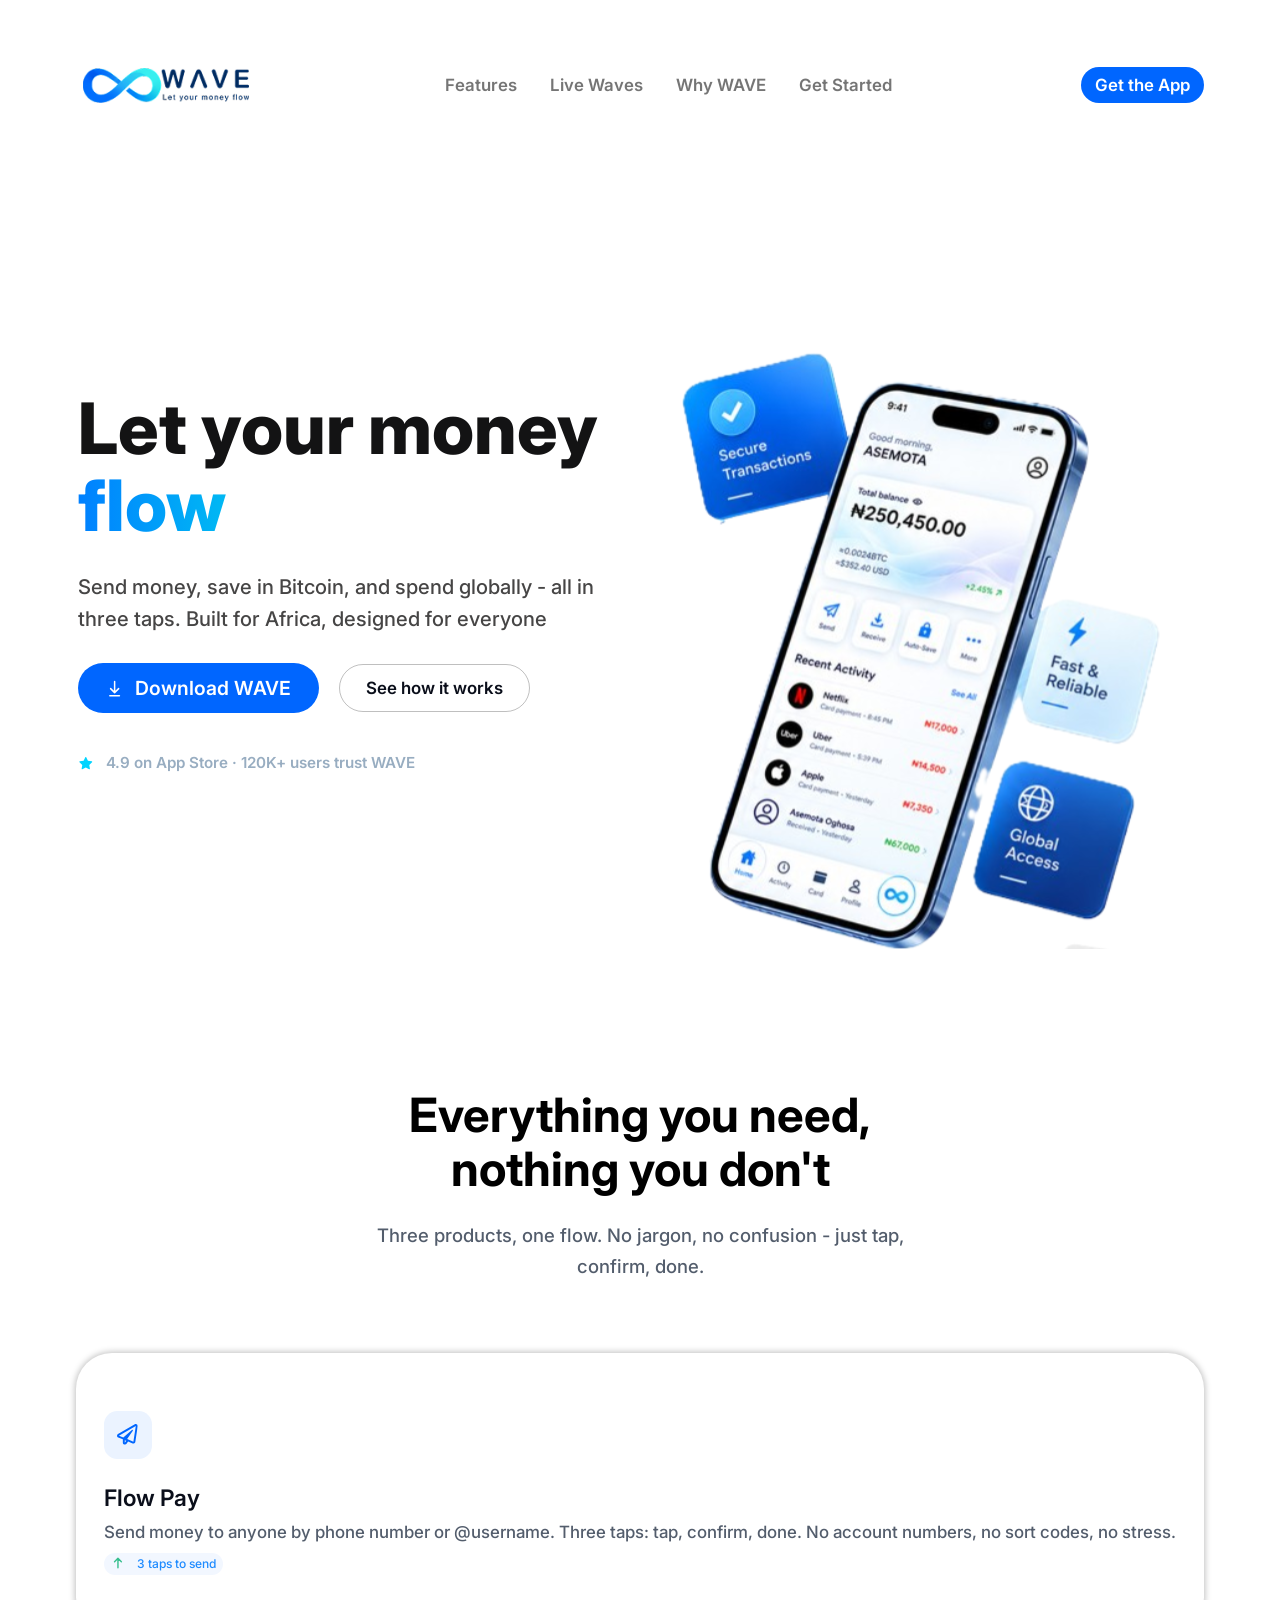
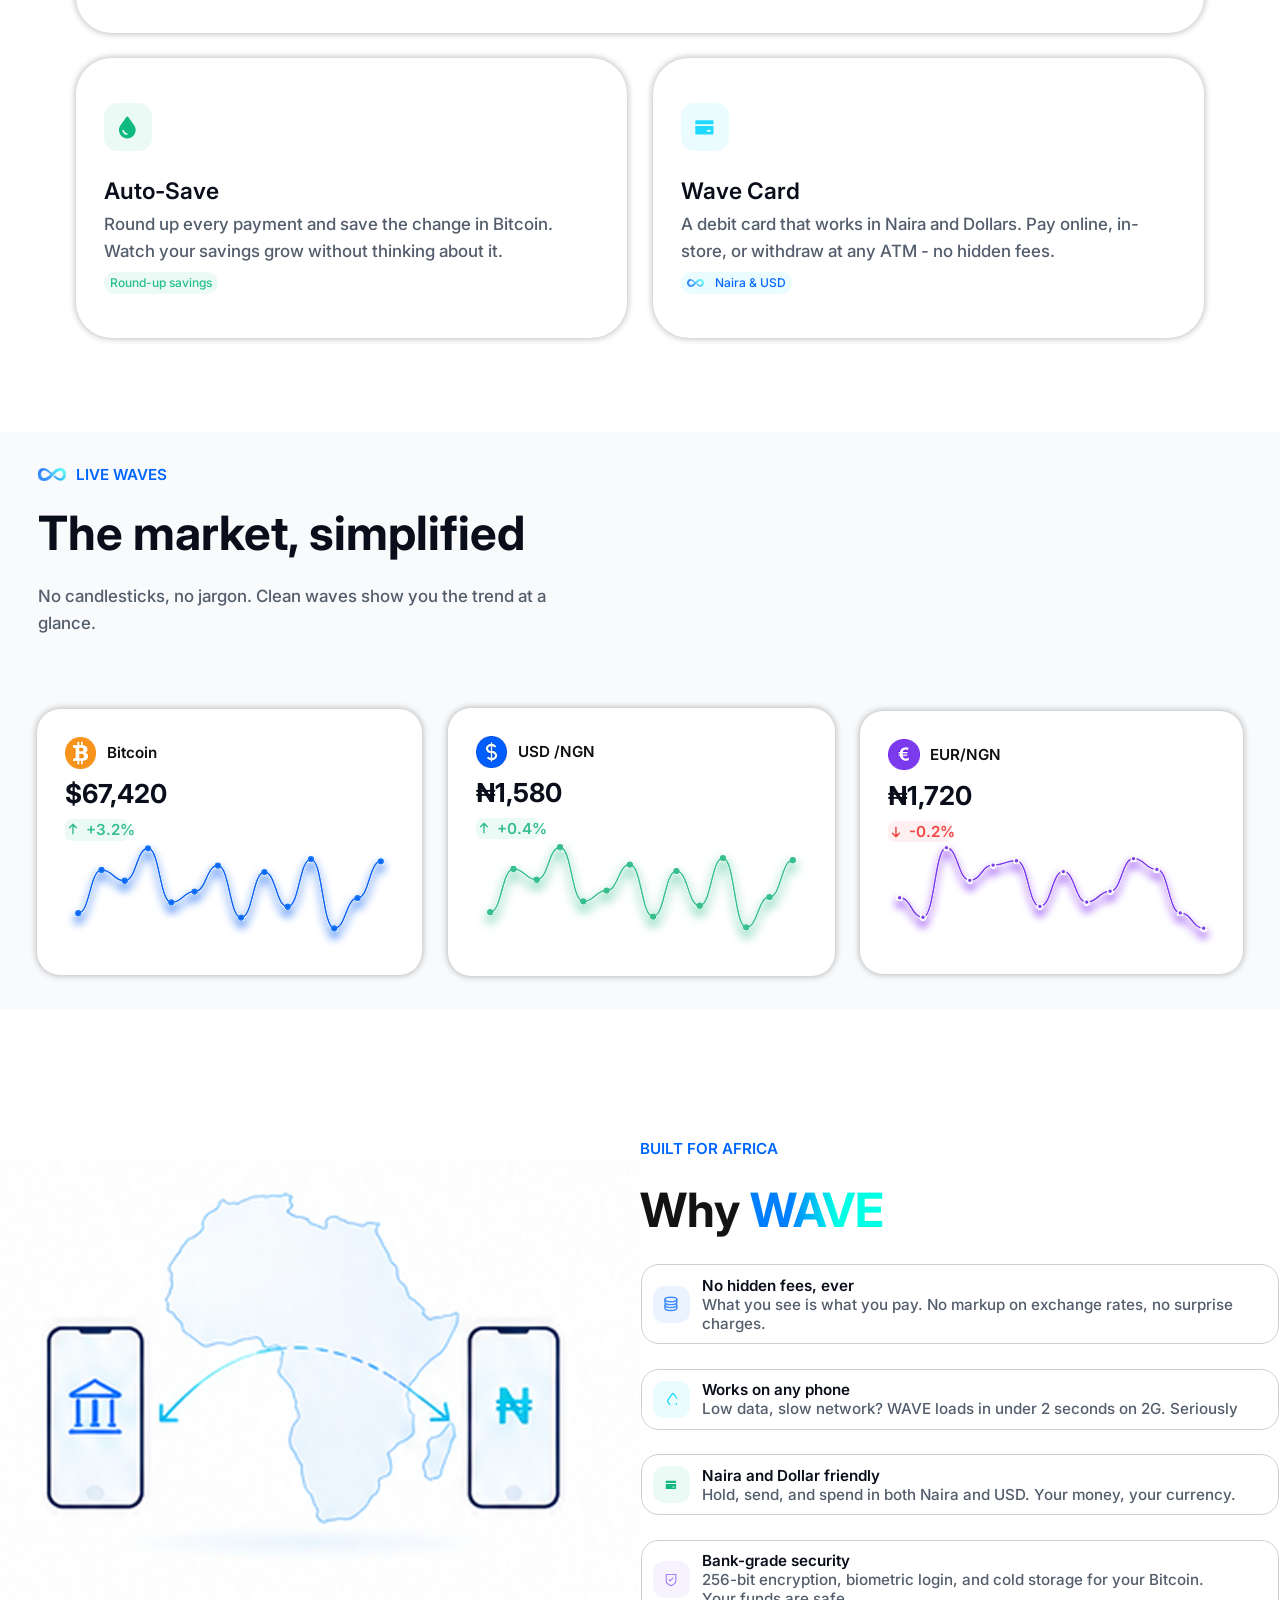
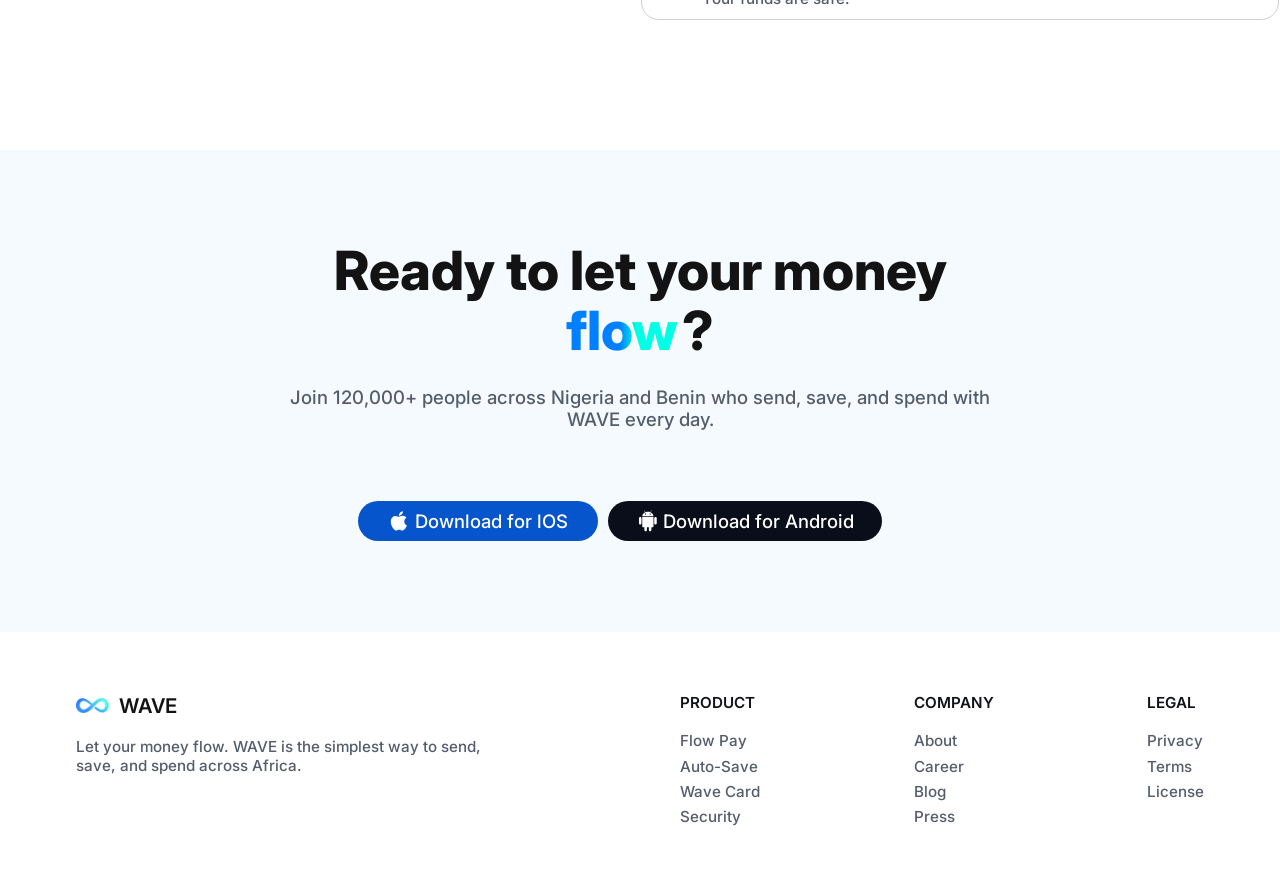
==== index.html @ 25938897 "major changes" ====
<!DOCTYPE html>
<html lang="en">
<head>
    <meta charset="UTF-8">
    <meta name="viewport" content="width=device-width, initial-scale=1.0">
    <link rel="stylesheet" href="/styles/global.css">
    <link rel="stylesheet" href="/styles/layout.css">
    <title>Wave</title>
</head>
<body>
    <div class="wave-animation" style="display: none;">
        
        <div id="sm-circle" class="circle-bg"></div>
        <div id="mid-circle" class="circle-bg"></div>
        <div id="big-circle" class="circle-bg"></div>
    </div>
    <div class="body_content">
        <header class="main-pd-all">
            <nav>
                <div class="logo_box">
                    <div class="logo"></div>
                </div>
                <div class="nav">
                    <ul>
                        <li class="nav-content"><a class="a-text semi-bold" href="#section-2">Features</a></li>
                        <li class="nav-content"><a class="a-text semi-bold" href="#section-3">Live Waves</a></li>
                        <li class="nav-content"><a class="a-text semi-bold" href="#section-4">Why WAVE</a></li>
                        <li class="nav-content"><a class="a-text semi-bold" href="#section-5">Get Started</a></li>
                    </ul>
                </div>
                <div class="nav_download_btn_box">
                    <a class="get-the-app single-item-centering-text-alignment blue-bg white-text get-the-app-btn-pd get-the-app-btn-bdr-r semi-bold">Get the App</a>
                </div>
                <!--<div class="hamburger hb-active">
                    <a href="#">
                        <span class="line black-text"></span>
                        <span class="line black-text"></span>
                        <span class="line black-text"></span>
                    </a>
                </div>-->
            </nav>
        </header>
        <main>
            <section id="section-1" class="main-pd">
                <div class="hero">
                    <h1 class="heading-1 black-with-wave extra-bold">Let your money <br><span><div class="wave_design_1">flow</div></span></h1>
                    <p class="hero-gray-text hero-pg-1 medium">Send money, save in Bitcoin, and spend globally - all in three taps. Built for Africa, designed for everyone </p>
                    <div class="hero-application-info">
                        <div class="hero-btn-box">
                        <a class=" hero-download-btn blue-bg hero-btn-size hero-btn-bdr-r double-item-centering box-pd-side" href="#">
                            <span class="vertical-alignment">
                                <svg class="download-btn-arrow-box" viewBox="0 0 26 26" fill="none" xmlns="http://www.w3.org/2000/svg">
                                <path class="download-btn-arrow-color" d="M6.5 22.75H19.5M13 3.25V18.4167M7.58333 13L13 18.4167L18.4167 13" stroke-width="2" stroke-linecap="round" stroke-linejoin="round"/>
                                </svg>  
                            </span>
                            <p class="hero-download-btn-font white-text semi-bold">Download WAVE</p>
                        </a>
                        <a class="hero-working-btn white-bg hero-btn-size hero-btn-bdr-r single-item-centering-text-alignment box-pd-side how_it_works_btn_outline" href="#">
                            <p class="hero-working-btn-font black-text semi-bold">See how it works</p>
                        </a>
                        </div>
                        <div class="hero-bottom-text">
                            <span class="vertical-alignment">
                                <svg class="blue-star-box-size" viewBox="0 0 21 21" fill="none" xmlns="http://www.w3.org/2000/svg">
                                    <path class="blue-star-color" d="M18.6232 7.24133L13.4163 6.48459L11.0886 1.76574C11.025 1.63654 10.9205 1.53195 10.7913 1.46838C10.4672 1.30842 10.0735 1.44172 9.91147 1.76574L7.58383 6.48459L2.3769 7.24133C2.23335 7.26184 2.1021 7.32951 2.00161 7.43205C1.88012 7.55692 1.81318 7.7249 1.81549 7.8991C1.81779 8.0733 1.88916 8.23945 2.01391 8.36106L5.7812 12.034L4.89116 17.2204C4.87029 17.3411 4.88364 17.4652 4.9297 17.5786C4.97576 17.6921 5.05268 17.7903 5.15175 17.8623C5.25082 17.9342 5.36806 17.977 5.49019 17.9857C5.61232 17.9944 5.73445 17.9687 5.84272 17.9115L10.5 15.4629L15.1574 17.9115C15.2845 17.9792 15.4322 18.0018 15.5737 17.9772C15.9305 17.9156 16.1705 17.5773 16.1089 17.2204L15.2189 12.034L18.9862 8.36106C19.0887 8.26057 19.1564 8.12932 19.1769 7.98576C19.2323 7.62688 18.9821 7.29465 18.6232 7.24133Z"/>
                                </svg>
                            </span>
                            <p class=" hero-pg-2 lighter-hero-gray-text semi-bold">4.9 on App Store · 120K+ users trust WAVE</p>
                        </div>
                    </div>
                </div>
                <div class="phone-illustration">
                    <span class="vertical-alignment">
                        <div id="imported-phone-illustration"></div>
                    </span>
                </div>
            </section>
            <section id="section-2" class="main-pd">
                    <div class="section-2-title">
                        <h2 class="heading-3 bold">Everything you need,<br> nothing you don't</h2>
                        <p class="section-2-intro-pg gray medium">Three products, one flow. No jargon, no confusion - just tap,<br> confirm, done.</p>
                    </div>
                    <div class="section-2-content ">
                        <div class=" section-2-box-contr section-2-content-box-type-1 section-2-main-content-box-size section-2-main-content-box-bdr-r box-pd vertical-alignment section-2-gap box-shadow">
                            <div class="paper-plane-box-bg section-2-iconbox single-item-centering">
                                <span class="vertical-alignment">
                                    <svg class="paper-plane-box-size" viewBox="0 0 28 28" fill="none" xmlns="http://www.w3.org/2000/svg">
                                    <g clip-path="url(#clip0_2177_845)">
                                    <path class="paper-plane-color" d="M24.0626 0.355458L1.31256 13.475C-0.568686 14.5633 -0.388217 17.3469 1.62428 18.1726L7.87506 20.7594V25.375C7.87506 27.9125 11.1126 28.957 12.611 26.9391L15.0063 23.707L21.1258 26.2336C21.4485 26.3648 21.7876 26.4305 22.1266 26.4305C22.5751 26.4305 23.018 26.3156 23.4173 26.0914C24.1173 25.6976 24.5985 24.9976 24.7243 24.2047L27.9727 3.02968C28.3063 0.836708 25.9548 -0.732823 24.0626 0.355458ZM10.5001 25.375V21.8422L12.5016 22.668L10.5001 25.375ZM22.1266 23.8055L13.7157 20.3328L21.3829 9.26952C21.968 8.42186 20.8633 7.43749 20.0868 8.11015L8.52038 18.1891L2.62506 15.75L25.3751 2.62499L22.1266 23.8055Z"/>
                                    </g>
                                    <defs>
                                    <clipPath id="clip0_2177_845">
                                    <rect width="28" height="28" fill="white"/>
                                    </clipPath>
                                    </defs>
                                    </svg>
                                </span>
                            </div>
                            <div class="vertical-alignment section-2-sub-gap">
                                <p class="products-headings black-text semi-bold">Flow Pay</p>
                                <p class="products-pg gray medium">Send money to anyone by phone number or @username. Three taps: tap, confirm, done. No account numbers, no sort codes, no stress.</p>
                                <div class="section-2-text-contr-size section-2-text-contr-bdr-r light-blue-text-contr sm-text-contr double-item-centering">
                                    <span class="vertical-alignment">
                                        <svg class="arrow-size" viewBox="0 0 24 24" fill="none" xmlns="http://www.w3.org/2000/svg">
                                        <path class="green-arrow-color" d="M11.2169 18.0057L11.2105 4.58905M16.0045 9.37842L11.2105 4.58905L6.42113 9.38302" stroke-width="2" stroke-linecap="round" stroke-linejoin="round"/>
                                        </svg>
                                    </span>
                                    <p class="products-icon-font light-blue-text-contr-text medium">3 taps to send</p>
                                </div>
                            </div>
                        </div>
                        <div class=" section-2-box-contr section-2-content-box-type-2 section-2-main-content-box-size section-2-main-content-box-bdr-r box-pd vertical-alignment section-2-gap box-shadow">
                            <div class="green-drop-box-bg section-2-iconbox single-item-centering">
                                <span class="vertical-alignment">
                                    <svg class="green-drop-size" viewBox="0 0 36 36" fill="none" xmlns="http://www.w3.org/2000/svg">
                                    <path class="green-drop-color" fill-rule="evenodd" clip-rule="evenodd" d="M19.5301 4.35001L27.2026 15.2925L27.1876 15.285C28.5227 17.1734 29.2382 19.4299 29.2351 21.7425C29.2351 27.945 24.1876 32.9925 17.9851 32.9925C11.7826 32.9925 6.73511 27.945 6.73511 21.7425C6.73511 19.425 7.44761 17.19 8.78261 15.285L16.4551 4.34251C16.6285 4.09538 16.859 3.89377 17.127 3.75482C17.3951 3.61588 17.6927 3.5437 17.9946 3.54444C18.2965 3.54518 18.5937 3.6188 18.8611 3.75905C19.1284 3.8993 19.3579 4.10203 19.5301 4.35001ZM11.2501 21.75H13.5001C13.5001 24.2325 15.5176 26.25 18.0001 26.25V28.5C14.2801 28.5 11.2501 25.47 11.2501 21.75Z" />
                                    </svg>
                                </span>
                            </div>
                            <div class="vertical-alignment section-2-sub-gap">
                                <p class="products-headings black-text semi-bold">Auto-Save</p>
                                <p class="products-pg gray medium">Round up every payment and save the change in Bitcoin. Watch your savings grow without thinking about it.</p>
                                <div class="section-2-text-contr-size section-2-text-contr-bdr-r light-green-text-contr sm-text-contr single-item-centering-text-alignment-sec-2">
                                    <span class="vertical-alignment"><!--padlock--></span>
                                    <p class="products-icon-font light-green-text-contr-text medium">Round-up savings</p>
                                </div>
                            </div>
                        </div>
                        <div class=" section-2-box-contr section-2-content-box-type-2 section-2-main-content-box-size section-2-main-content-box-bdr-r box-pd vertical-alignment section-2-gap box-shadow">
                            <div class="light-blue-card-box-bg section-2-iconbox single-item-centering">
                                <span class="vertical-alignment">
                                    <svg class="light-blue-credit-card-size" viewBox="0 0 23 23" fill="none" xmlns="http://www.w3.org/2000/svg">
                                    <path class="light-blue-credit-card-color" d="M20.8438 3.59375H2.15625C1.75869 3.59375 1.4375 3.91494 1.4375 4.3125V7.90625H21.5625V4.3125C21.5625 3.91494 21.2413 3.59375 20.8438 3.59375ZM1.4375 18.6875C1.4375 19.0851 1.75869 19.4062 2.15625 19.4062H20.8438C21.2413 19.4062 21.5625 19.0851 21.5625 18.6875V9.88281H1.4375V18.6875ZM14.4424 14.5547C14.4424 14.4559 14.5232 14.375 14.6221 14.375H18.3281C18.427 14.375 18.5078 14.4559 18.5078 14.5547V16.1719C18.5078 16.2707 18.427 16.3516 18.3281 16.3516H14.6221C14.5232 16.3516 14.4424 16.2707 14.4424 16.1719V14.5547Z"/>
                                    </svg>
                                </span>
                            </div>
                            <div class="vertical-alignment section-2-sub-gap">
                                <p class=" products-headings black-text semi-bold">Wave Card</p>
                                <p class="products-pg gray medium">A debit card that works in Naira and Dollars. Pay online, in-store, or withdraw at any ATM - no hidden fees.</p>
                                <div class="section-2-text-contr-size section-2-text-contr-bdr-r light-sky-blue-text-contr sm-text-contr double-item-centering">
                                    <span class="vertical-alignment">
                                        <div class="logo-tiny"></div>
                                    </span>
                                    <p class="products-icon-font light-sky-blue-text-contr-text medium">Naira & USD</p>
                                </div>
                            </div>
                        </div>
                    </div>
            </section>
            <section id="section-3" >
                    <div class="section-3-title-box vertical-alignment ">
                        <div class="double-item-centering">
                            <span class="vertical-alignment">
                                <div class="logo-sm"></div>
                            </span>
                            <p class="section-3-logo-text blue-text semi-bold">LIVE WAVES</p>
                        </div>
                        <h2 class="heading-3 black-text bold">The market, simplified</h2>
                        <p class="section-3-intro-pg gray medium">No candlesticks, no jargon. Clean waves show you the trend at a <br>glance.</p>
                    </div>
                    <div class="section-3-content ">
                        <div class=" section-3-box-contr section-3-box-contr-size section-3-box-contr-bdr-r vertical-alignment box-pd box-shadow">
                            <div class="vertical-alignment section-3-box-gap">
                                <div class="double-item-centering">
                                    <span class="vertical-alignment">
                                        <div class="currency-img-size bitcoin"></div>
                                    </span>
                                    <p class="section-3-box-heading currency-text semi-bold">Bitcoin</p>
                                </div>
                                <div>
                                    <p class="section-3-box-values black-text bold">$67,420</p>
                                </div>
                                <div class="section-3-percentage-contr-size section-3-percentage-contr-bdr-r light-green-text-contr double-item-centering-sm-gap">
                                    <span class="vertical-alignment">
                                        <svg class="arrow-size" viewBox="0 0 24 24" fill="none" xmlns="http://www.w3.org/2000/svg">
                                            <path class="green-arrow-color" d="M11.2169 18.0057L11.2105 4.58905M16.0045 9.37842L11.2105 4.58905L6.42113 9.38302" stroke-width="2" stroke-linecap="round" stroke-linejoin="round"/>
                                        </svg>
                                    </span>
                                    <p class="section-3-box-arrow-icon-font green-text-percentage-color semi-bold">+3.2%</p>
                                </div>
                            </div>
                            <div class="single-item-centering">
                                <span class="vertical-alignment">
                                    <!--svg-->
                                    <!--focus on size-->
                                    <svg class="blue-graph-size" viewBox="0 0 445 144" fill="none" xmlns="http://www.w3.org/2000/svg">
                                        <g filter="url(#filter0_d_2020_235)">
                                        <path class="blue-graph-stroke" d="M17.8528 97.527C33.5642 97.527 33.5642 39.0777 49.2755 39.0777C64.9869 39.0777 64.9869 53.69 80.6983 53.69C96.4097 53.69 96.4097 9.85303 112.121 9.85303C127.832 9.85303 127.832 82.9147 143.544 82.9147C159.255 82.9147 159.255 68.3023 174.967 68.3023C190.678 68.3023 190.678 33.2328 206.389 33.2328C222.101 33.2328 222.101 103.372 237.812 103.372C253.523 103.372 253.523 42.0002 269.235 42.0002C284.946 42.0002 284.946 88.7596 300.658 88.7596C316.369 88.7596 316.369 24.4654 332.08 24.4654C347.792 24.4654 347.792 117.984 363.503 117.984C379.214 117.984 379.214 77.0697 394.926 77.0697C410.637 77.0697 410.637 27.3878 426.349 27.3878" stroke-width="2"/>
                                        <circle cx="17.8528" cy="97.5269" r="3.25273" class="blue-graph-main" stroke-width="2"/>
                                        <circle cx="49.2754" cy="39.0774" r="3.25273" class="blue-graph-main" stroke-width="2"/>
                                        <circle cx="80.6985" cy="53.69" r="3.25273" class="blue-graph-main" stroke-width="2"/>
                                        <circle cx="112.121" cy="9.85283" r="3.25273" class="blue-graph-main" stroke-width="2"/>
                                        <circle cx="143.544" cy="82.9146" r="3.25273" class="blue-graph-main" stroke-width="2"/>
                                        <circle cx="174.967" cy="68.3023" r="3.25273" class="blue-graph-main" stroke-width="2"/>
                                        <circle cx="206.39" cy="33.2327" r="3.25273" class="blue-graph-main" stroke-width="2"/>
                                        <circle cx="237.813" cy="103.372" r="3.25273" class="blue-graph-main" stroke-width="2"/>
                                        <circle cx="269.235" cy="42.0003" r="3.25273" class="blue-graph-main" stroke-width="2"/>
                                        <circle cx="300.658" cy="88.7596" r="3.25273" class="blue-graph-main" stroke-width="2"/>
                                        <circle cx="332.081" cy="24.4654" r="3.25273" class="blue-graph-main" stroke-width="2"/>
                                        <circle cx="363.504" cy="117.984" r="3.25273" class="blue-graph-main" stroke-width="2"/>
                                        <circle cx="394.927" cy="77.0699" r="3.25273" class="blue-graph-main" stroke-width="2"/>
                                        <circle cx="426.35" cy="27.3877" r="3.25273" class="blue-graph-main" stroke-width="2"/>
                                        </g>
                                        <defs>
                                        <filter id="filter0_d_2020_235" x="9.72748e-05" y="9.72748e-05" width="444.202" height="143.837" filterUnits="userSpaceOnUse" color-interpolation-filters="sRGB">
                                        <feFlood flood-opacity="0" result="BackgroundImageFix"/>
                                        <feColorMatrix in="SourceAlpha" type="matrix" values="0 0 0 0 0 0 0 0 0 0 0 0 0 0 0 0 0 0 127 0" result="hardAlpha"/>
                                        <feOffset dy="8"/>
                                        <feGaussianBlur stdDeviation="6.8"/>
                                        <feComposite in2="hardAlpha" operator="out"/>
                                        <feColorMatrix type="matrix" values="0 0 0 0 0.0509804 0 0 0 0 0.384314 0 0 0 0 0.952941 0 0 0 1 0"/>
                                        <feBlend mode="normal" in2="BackgroundImageFix" result="effect1_dropShadow_2020_235"/>
                                        <feBlend mode="normal" in="SourceGraphic" in2="effect1_dropShadow_2020_235" result="shape"/>
                                        </filter>
                                        </defs>
                                    </svg>
                                </span>
                            </div>
                        </div>
                        <div class=" section-3-box-contr section-3-box-contr-size section-3-box-contr-bdr-r vertical-alignment box-pd box-shadow">
                            <div class="vertical-alignment section-3-box-gap">
                                <div class="double-item-centering">
                                    <span class="vertical-alignment">
                                        <div class="currency-img-size dollar"></div>
                                    </span>
                                    <p class="section-3-box-heading currency-text semi-bold">USD /NGN</p>
                                </div>
                                <div>
                                    <p class="section-3-box-values black-text bold">₦1,580</p>
                                </div>
                                <div class="section-3-percentage-contr-size section-3-percentage-contr-bdr-r light-green-text-contr double-item-centering-sm-gap">
                                    <span class="vertical-alignment">
                                        <svg class="arrow-size" viewBox="0 0 24 24" fill="none" xmlns="http://www.w3.org/2000/svg">
                                            <path class="green-arrow-color" d="M11.2169 18.0057L11.2105 4.58905M16.0045 9.37842L11.2105 4.58905L6.42113 9.38302" stroke-width="2" stroke-linecap="round" stroke-linejoin="round"/>
                                        </svg>
                                    </span>
                                    <p class="section-3-box-arrow-icon-font green-text-percentage-color semi-bold">+0.4%</p>
                                </div>
                            </div>
                            <div class="single-item-centering">
                                <span class="vertical-alignment">
                                    <!--svg-->
                                    <!--focus on size-->
                                    <svg class="green-graph-size" viewBox="0 0 447 147" fill="none" xmlns="http://www.w3.org/2000/svg">
                                        <g filter="url(#filter0_d_2020_252)">
                                        <path class="green-graph-stroke" d="M19.1526 98.8268C34.864 98.8268 34.864 40.3775 50.5753 40.3775C66.2867 40.3775 66.2867 54.9898 81.9981 54.9898C97.7095 54.9898 97.7095 11.1528 113.421 11.1528C129.132 11.1528 129.132 84.2145 144.844 84.2145C160.555 84.2145 160.555 69.6022 176.266 69.6022C191.978 69.6022 191.978 34.5326 207.689 34.5326C223.401 34.5326 223.401 104.672 239.112 104.672C254.823 104.672 254.823 43.3 270.535 43.3C286.246 43.3 286.246 90.0594 301.957 90.0594C317.669 90.0594 317.669 25.7652 333.38 25.7652C349.092 25.7652 349.092 119.284 364.803 119.284C380.514 119.284 380.514 78.3696 396.226 78.3696C411.937 78.3696 411.937 28.6876 427.648 28.6876M427.648 28.6876V28.6876Z" stroke-width="2"/>
                                        <circle cx="19.1526" cy="98.8267" r="3.25273" class="green-graph-main" stroke-width="2"/>
                                        <circle cx="50.5752" cy="40.3772" r="3.25273" class="green-graph-main" stroke-width="2"/>
                                        <circle cx="81.9983" cy="54.9898" r="3.25273" class="green-graph-main" stroke-width="2"/>
                                        <circle cx="113.421" cy="11.1526" r="3.25273" class="green-graph-main" stroke-width="2"/>
                                        <circle cx="144.844" cy="84.2144" r="3.25273" class="green-graph-main" stroke-width="2"/>
                                        <circle cx="176.267" cy="69.6021" r="3.25273" class="green-graph-main" stroke-width="2"/>
                                        <circle cx="207.689" cy="34.5325" r="3.25273" class="green-graph-main" stroke-width="2"/>
                                        <circle cx="239.112" cy="104.672" r="3.25273" class="green-graph-main" stroke-width="2"/>
                                        <circle cx="270.535" cy="43.3001" r="3.25273" class="green-graph-main" stroke-width="2"/>
                                        <circle cx="301.958" cy="90.0594" r="3.25273" class="green-graph-main" stroke-width="2"/>
                                        <circle cx="333.381" cy="25.7652" r="3.25273" class="green-graph-main" stroke-width="2"/>
                                        <circle cx="364.804" cy="119.284" r="3.25273" class="green-graph-main" stroke-width="2"/>
                                        <circle cx="396.226" cy="78.3697" r="3.25273" class="green-graph-main" stroke-width="2"/>
                                        <circle cx="427.649" cy="28.6875" r="3.25273" class="green-graph-main" stroke-width="2"/>
                                        </g>
                                        <defs>
                                        <filter id="filter0_d_2020_252" x="-9.72748e-05" y="-9.72748e-05" width="446.802" height="146.437" filterUnits="userSpaceOnUse" color-interpolation-filters="sRGB">
                                        <feFlood flood-opacity="0" result="BackgroundImageFix"/>
                                        <feColorMatrix in="SourceAlpha" type="matrix" values="0 0 0 0 0 0 0 0 0 0 0 0 0 0 0 0 0 0 127 0" result="hardAlpha"/>
                                        <feOffset dy="8"/>
                                        <feGaussianBlur stdDeviation="7.45"/>
                                        <feComposite in2="hardAlpha" operator="out"/>
                                        <feColorMatrix type="matrix" values="0 0 0 0 0.215686 0 0 0 0 0.74902 0 0 0 0 0.556863 0 0 0 1 0"/>
                                        <feBlend mode="normal" in2="BackgroundImageFix" result="effect1_dropShadow_2020_252"/>
                                        <feBlend mode="normal" in="SourceGraphic" in2="effect1_dropShadow_2020_252" result="shape"/>
                                        </filter>
                                        </defs>
                                    </svg>
                                </span>
                            </div>
                        </div>
                        <div class=" section-3-box-contr section-3-box-contr-size section-3-box-contr-bdr-r vertical-alignment box-pd box-shadow">
                            <div class="vertical-alignment section-3-box-gap">
                                <div class="double-item-centering">
                                    <span class="vertical-alignment">
                                        <div class="currency-img-size euro"></div>
                                    </span>
                                    <p class="section-3-box-heading currency-text semi-bold">EUR/NGN</p>
                                </div>
                                <div>
                                    <p class="section-3-box-values black-text bold">₦1,720</p>
                                </div>
                                <div class="section-3-percentage-contr-size section-3-percentage-contr-bdr-r light-red-text-contr double-item-centering-sm-gap">
                                    <div class="invert">
                                    <span class="vertical-alignment"><!--svg do it the other way around-->
                                        <svg class="arrow-size" viewBox="0 0 24 24" fill="none" xmlns="http://www.w3.org/2000/svg">
                                            <path class="red-arrow-color" d="M11.2169 18.0057L11.2105 4.58905M16.0045 9.37842L11.2105 4.58905L6.42113 9.38302" stroke-width="2" stroke-linecap="round" stroke-linejoin="round"/>
                                        </svg>
                                    </span>
                                    </div>
                                    <p class="section-3-box-arrow-icon-font red-text-percentage-color semi-bold">-0.2%</p>
                                </div>
                            </div>
                            <div class="single-item-centering">
                                <span class="vertical-alignment">
                                    <!--svg-->
                                    <!--focus on size-->
                                    <svg class="purple-graph-size" viewBox="0 0 442 140" fill="none" xmlns="http://www.w3.org/2000/svg">
                                        <g filter="url(#filter0_d_2021_301)">
                                        <path class="purple-graph-stroke" d="M15.6636 75.2056C31.451 75.2056 31.451 101.635 47.2384 101.635C63.0258 101.635 63.0258 7.66357 78.8132 7.66357C94.6006 7.66357 94.6006 51.7127 110.388 51.7127C126.175 51.7127 126.175 31.1565 141.963 31.1565C157.75 31.1565 157.75 25.2832 173.538 25.2832C189.325 25.2832 189.325 86.952 205.113 86.952C220.9 86.952 220.9 39.9663 236.687 39.9663C252.475 39.9663 252.475 81.0788 268.262 81.0788C284.05 81.0788 284.05 66.3958 299.837 66.3958C315.624 66.3958 315.624 22.3466 331.412 22.3466C347.199 22.3466 347.199 37.0297 362.987 37.0297C378.774 37.0297 378.774 95.7619 394.561 95.7619C410.349 95.7619 410.349 116.318 426.136 116.318" stroke-width="2"/>
                                        <circle cx="15.6635" cy="75.2058" r="3.26364" class="purple-graph-main" stroke-width="2"/>
                                        <circle cx="47.2382" cy="101.635" r="3.26364" class="purple-graph-main" stroke-width="2"/>
                                        <circle cx="78.8132" cy="7.66354" r="3.26364" class="purple-graph-main" stroke-width="2"/>
                                        <circle cx="110.388" cy="51.7126" r="3.26364" class="purple-graph-main" stroke-width="2"/>
                                        <circle cx="141.963" cy="31.1565" r="3.26364" class="purple-graph-main" stroke-width="2"/>
                                        <circle cx="173.538" cy="25.2834" r="3.26364" class="purple-graph-main" stroke-width="2"/>
                                        <circle cx="205.113" cy="86.9519" r="3.26364" class="purple-graph-main" stroke-width="2"/>
                                        <circle cx="236.687" cy="39.9665" r="3.26364" class="purple-graph-main" stroke-width="2"/>
                                        <circle cx="268.262" cy="81.0788" r="3.26364" class="purple-graph-main" stroke-width="2"/>
                                        <circle cx="299.837" cy="66.3957" r="3.26364" class="purple-graph-main" stroke-width="2"/>
                                        <circle cx="331.412" cy="22.3466" r="3.26364" class="purple-graph-main" stroke-width="2"/>
                                        <circle cx="362.987" cy="37.0298" r="3.26364" class="purple-graph-main" stroke-width="2"/>
                                        <circle cx="394.561" cy="95.7619" r="3.26364" class="purple-graph-main" stroke-width="2"/>
                                        <circle cx="426.136" cy="116.318" r="3.26364" class="purple-graph-main" stroke-width="2"/>
                                        </g>
                                        <defs>
                                        <filter id="filter0_d_2021_301" x="-9.72748e-05" y="-9.72748e-05" width="441.8" height="139.982" filterUnits="userSpaceOnUse" color-interpolation-filters="sRGB">
                                        <feFlood flood-opacity="0" result="BackgroundImageFix"/>
                                        <feColorMatrix in="SourceAlpha" type="matrix" values="0 0 0 0 0 0 0 0 0 0 0 0 0 0 0 0 0 0 127 0" result="hardAlpha"/>
                                        <feOffset dy="8"/>
                                        <feGaussianBlur stdDeviation="5.7"/>
                                        <feComposite in2="hardAlpha" operator="out"/>
                                        <feColorMatrix type="matrix" values="0 0 0 0 0.541176 0 0 0 0 0.219608 0 0 0 0 0.960784 0 0 0 1 0"/>
                                        <feBlend mode="normal" in2="BackgroundImageFix" result="effect1_dropShadow_2021_301"/>
                                        <feBlend mode="normal" in="SourceGraphic" in2="effect1_dropShadow_2021_301" result="shape"/>
                                        </filter>
                                        </defs>
                                    </svg>
                                </span>
                            </div>
                        </div>
                    </div>
            </section>
            <section id="section-4">
                <div class="country-transfer"></div>
                <div class="section-4-content ">
                    <p class="section-4-sm-heading blue-text semi-bold" >BUILT FOR AFRICA</p>
                    <div class="section-4-heading-with-wave"><h2 class="heading-3 black-with-wave double-item-centering bold"><div>Why</div><span><div class="wave_design_2" >WAVE</div></span></h2></div>
                    <div class="section-4-content-box vertical-alignment">
                        <div class=" section-4-box-contr section-4-box-contr-size section-4-box-contr-bdr-r double-item-centering-sec-4 section-4-box-outline box-pd-sm">
                            <div class="section-4-iconbox single-item-centering coins-box-bg">
                            <span class="vertical-alignment">
                                <svg class="coins-size" viewBox="0 0 24 24" fill="none" xmlns="http://www.w3.org/2000/svg">
                                <path class="coins-color" d="M12 9C16.4183 9 20 7.65685 20 6C20 4.34315 16.4183 3 12 3C7.58172 3 4 4.34315 4 6C4 7.65685 7.58172 9 12 9Z" stroke-width="2" stroke-linecap="round" stroke-linejoin="round"/>
                                <path class="coins-color" d="M6.037 12C4.77 12.53 4 13.232 4 14C4 15.657 7.582 17 12 17C16.418 17 20 15.657 20 14C20 13.232 19.23 12.53 17.963 12" stroke-width="2" stroke-linecap="round" stroke-linejoin="round"/>
                                <path class="coins-color" d="M4 6V10C4 11.657 7.582 13 12 13C16.418 13 20 11.657 20 10V6M4 14V18C4 19.657 7.582 21 12 21C16.418 21 20 19.657 20 18V14" stroke-width="2" stroke-linecap="round" stroke-linejoin="round"/>
                                </svg>
                            </span>
                            </div>
                            <div class="vertical-alignment">
                                <p class="section-4-box-bold-font black-text semi-bold">No hidden fees, ever</p>
                                <p class="section-4-box-font gray medium">What you see is what you pay. No markup on exchange rates, no surprise charges.</p>
                            </div>
                        </div>
                        <div class=" section-4-box-contr section-4-box-contr-size section-4-box-contr-bdr-r double-item-centering-sec-4 section-4-box-outline box-pd-sm">
                            <div class="section-4-iconbox single-item-centering diamond-box-bg">
                            <span class="vertical-alignment">
                            <svg class="diamond-size" xmlns="http://www.w3.org/2000/svg" xmlns:xlink="http://www.w3.org/1999/xlink" width="16" height="16" fill="none"><use xlink:href="#a" class="diamond-color"/><mask id="b" fill="#fff"><use xlink:href="#a"/></mask><path class="diamond-color-stroke" stroke-width="2" d="M8.38405 1.22592a.4629.4629 0 0 0-.16651-.15007.46306.46306 0 0 0-.21749-.05426.46306.46306 0 0 0-.21748.05426.4629.4629 0 0 0-.16651.15007l-4.56001 6.468a.54006.54006 0 0 0-.09506.306c0 .10927.03315.21597.09506.306l4.56001 6.46898c.04237.0629.09955.1145.16651.1501.06695.0356.14164.0542.21748.0542.07585 0 .15054-.0186.21749-.0542.06696-.0356.12414-.0872.16651-.1501l4.56005-6.46898c.0619-.09003.095-.19673.095-.306s-.0331-.21597-.095-.306zm-1.536-.613003a1.39 1.39 0 0 1 .49973-.449634 1.38996 1.38996 0 0 1 .65227-.16255c.22746 0 .45143.055815.65228.16255a1.39 1.39 0 0 1 .49973.449634L13.7121 7.08092c.1875.26976.288.59045.288.919s-.1005.64923-.288.919L9.15206 15.3869c-.12728.1885-.29887.3429-.49973.4497a1.39034 1.39034 0 0 1-.65228.1625c-.22745 0-.45142-.0558-.65227-.1625-.20086-.1068-.37245-.2612-.49973-.4497l-4.56-6.46698A1.61006 1.61006 0 0 1 2 8.00092c0-.32855.10052-.64924.28805-.919z" mask="url(#b)"/><defs><path id="a" d="M8.38405 1.22592a.4629.4629 0 0 0-.16651-.15007.46306.46306 0 0 0-.21749-.05426.46306.46306 0 0 0-.21748.05426.4629.4629 0 0 0-.16651.15007l-4.56001 6.468a.54006.54006 0 0 0-.09506.306c0 .10927.03315.21597.09506.306l4.56001 6.46898c.04237.0629.09955.1145.16651.1501.06695.0356.14164.0542.21748.0542.07585 0 .15054-.0186.21749-.0542.06696-.0356.12414-.0872.16651-.1501l4.56005-6.46898c.0619-.09003.095-.19673.095-.306s-.0331-.21597-.095-.306zm-1.536-.613003a1.39 1.39 0 0 1 .49973-.449634 1.38996 1.38996 0 0 1 .65227-.16255c.22746 0 .45143.055815.65228.16255a1.39 1.39 0 0 1 .49973.449634L13.7121 7.08092c.1875.26976.288.59045.288.919s-.1005.64923-.288.919L9.15206 15.3869c-.12728.1885-.29887.3429-.49973.4497a1.39034 1.39034 0 0 1-.65228.1625c-.22745 0-.45142-.0558-.65227-.1625-.20086-.1068-.37245-.2612-.49973-.4497l-4.56-6.46698A1.61006 1.61006 0 0 1 2 8.00092c0-.32855.10052-.64924.28805-.919z"/></defs></svg>
                            </span>
                            </div>
                            <div class="vertical-alignment">
                                <p class="section-4-box-bold-font black-text semi-bold">Works on any phone</p>
                                <p class="section-4-box-font gray medium">Low data, slow network? WAVE loads in under 2 seconds on 2G. Seriously</p>
                            </div>
                        </div>
                        <div class=" section-4-box-contr section-4-box-contr-size section-4-box-contr-bdr-r double-item-centering-sec-4 section-4-box-outline box-pd-sm">
                            <div class="section-4-iconbox single-item-centering green-credit-card-box-bg">
                            <span class="vertical-alignment">
                                <svg class="green-credit-card-size" viewBox="0 0 23 23" fill="none" xmlns="http://www.w3.org/2000/svg">
                                <path class="green-credit-card-color" d="M20.8438 3.59375H2.15625C1.75869 3.59375 1.4375 3.91494 1.4375 4.3125V7.90625H21.5625V4.3125C21.5625 3.91494 21.2413 3.59375 20.8438 3.59375ZM1.4375 18.6875C1.4375 19.0851 1.75869 19.4062 2.15625 19.4062H20.8438C21.2413 19.4062 21.5625 19.0851 21.5625 18.6875V9.88281H1.4375V18.6875ZM14.4424 14.5547C14.4424 14.4559 14.5232 14.375 14.6221 14.375H18.3281C18.427 14.375 18.5078 14.4559 18.5078 14.5547V16.1719C18.5078 16.2707 18.427 16.3516 18.3281 16.3516H14.6221C14.5232 16.3516 14.4424 16.2707 14.4424 16.1719V14.5547Z"/>
                                </svg>
                            </span>
                            </div>
                            <div class="vertical-alignment">
                                <p class="section-4-box-bold-font black-text semi-bold">Naira and Dollar friendly</p>
                                <p class="section-4-box-font gray medium">Hold, send, and spend in both Naira and USD. Your money, your currency.</p>
                            </div>
                        </div>
                        <div class=" section-4-box-contr section-4-box-contr-size section-4-box-contr-bdr-r double-item-centering-sec-4 section-4-box-outline box-pd-sm">
                            <div class="section-4-iconbox single-item-centering shield-box-bg">
                            <span class="vertical-alignment">
                                <svg class="purple-shield" viewBox="0 0 19 19" fill="none" xmlns="http://www.w3.org/2000/svg">
                                <path class="shield-color" d="M8.3125 9.85031L6.77469 8.3125L5.9375 9.14969L8.3125 11.5247L13.0625 6.77469L12.2253 5.9375L8.3125 9.85031Z"/>
                                <path class="shield-color" d="M9.5 17.8125L5.833 15.8573C4.78752 15.3012 3.91324 14.4709 3.30401 13.4555C2.69478 12.4401 2.37362 11.2779 2.375 10.0938V2.375C2.375 2.06006 2.50012 1.75801 2.72282 1.53531C2.94551 1.31261 3.24756 1.1875 3.5625 1.1875H15.4375C15.7524 1.1875 16.0545 1.31261 16.2772 1.53531C16.4999 1.75801 16.625 2.06006 16.625 2.375V10.0938C16.6264 11.2779 16.3052 12.4401 15.696 13.4555C15.0868 14.4709 14.2125 15.3012 13.167 15.8573L9.5 17.8125ZM3.5625 2.375V10.0938C3.56184 11.0626 3.82487 12.0133 4.32338 12.844C4.8219 13.6747 5.5371 14.3541 6.39232 14.8093L9.5 16.4665L12.6077 14.8099C13.463 14.3547 14.1783 13.6752 14.6768 12.8444C15.1753 12.0135 15.4383 11.0627 15.4375 10.0938V2.375H3.5625Z"/>
                                </svg>

                            </span>
                            </div>
                            <div class="vertical-alignment">
                                <p class="section-4-box-bold-font black-text semi-bold">Bank-grade security</p>
                                <p class="section-4-box-font gray medium">256-bit encryption, biometric login, and cold storage for your Bitcoin. <br>Your funds are safe.</p>
                            </div>
                        </div>
                    </div>
                </div>
            </section>
            <section id="section-5" class="main-pd">
                <div class="section-5-title">
                    <h2 class="heading-2 black-with-wave vertical-alignment-center extra-bold">Ready to let your money <span class="double-item-centering-sm-gap"><div class="wave_design_3">flow</div><div>?</div></span></h2>
                    <p class="section-5-pg gray medium">Join 120,000+ people across Nigeria and Benin who send, save, and spend with <br>WAVE every day.</p>
                </div>
                <div class="section-5-download-link-btn-contr double-item-centering">
                    <a class=" apple blue-bg section-5-download-btn section-5-download-btn-apple-pd section-5-download-btn-bdr-r double-item-center-centering-sm-gap" href="">
                        <span class="vertical-alignment">
                            <svg class="apple-size" viewBox="0 0 31 31" fill="none" xmlns="http://www.w3.org/2000/svg">
                            <path class="app-color" d="M22.6264 16.2175C22.6143 14.1528 23.5497 12.5968 25.4388 11.4494C24.3822 9.93574 22.7838 9.10322 20.6768 8.94277C18.6817 8.78535 16.499 10.1053 15.6998 10.1053C14.8552 10.1053 12.9237 8.99727 11.404 8.99727C8.26768 9.0457 4.93457 11.4979 4.93457 16.4869C4.93457 17.9612 5.204 19.484 5.74287 21.0521C6.46338 23.1168 9.06084 28.1755 11.7703 28.0937C13.1871 28.0604 14.1892 27.0887 16.0328 27.0887C17.822 27.0887 18.7483 28.0937 20.3286 28.0937C23.0623 28.0544 25.4115 23.4559 26.0957 21.3852C22.4296 19.6565 22.6264 16.3234 22.6264 16.2175ZM19.4446 6.98408C20.9795 5.16162 20.8402 3.50264 20.7948 2.90625C19.4386 2.98496 17.8704 3.82959 16.9773 4.86797C15.9935 5.98203 15.4152 7.35947 15.5394 8.9125C17.0046 9.02451 18.3427 8.2707 19.4446 6.98408Z"/>
                            </svg>
                        </span>
                        <p class="section-5-btn-font download-btn-text medium">Download for lOS</p>
                    </a>
                    <a class=" andriod black-bg section-5-download-btn section-5-download-btn-android-pd section-5-download-btn-bdr-r double-item-center-centering-sm-gap" href="">
                        <span class="vertical-alignment">
                            <svg class="andriod-size" viewBox="0 0 32 32" fill="none" xmlns="http://www.w3.org/2000/svg">
                            <path class="app-color" d="M8.44067 23.1779C8.44067 23.9092 9.03755 24.506 9.77192 24.506H11.2938V28.2685C11.2938 29.2217 12.0594 29.9998 13 29.9998C13.9438 29.9998 14.7063 29.2248 14.7063 28.2685V24.5029H17.3625V28.2654C17.3625 29.2185 18.1282 29.9967 19.0688 29.9967C20.0125 29.9967 20.775 29.2217 20.775 28.2654V24.5029H22.2969C23.0313 24.5029 23.6282 23.906 23.6282 23.1748V10.8248H8.44067V23.1779ZM19.6 4.42478L21.0032 2.39353C21.0844 2.27478 21.0657 2.11541 20.9563 2.03728C20.8469 1.96228 20.6907 1.99978 20.6094 2.11853L19.1532 4.23103C18.1938 3.85291 17.125 3.64353 16.0032 3.64353C14.8813 3.64353 13.8125 3.85291 12.8532 4.23103L11.3969 2.12166C11.3157 2.00291 11.1594 1.96228 11.05 2.04041C10.9407 2.11541 10.9219 2.27166 11.0032 2.39666L12.4063 4.42791C10.175 5.46541 8.61255 7.43103 8.41255 9.72791H23.6C23.3938 7.42791 21.8282 5.46228 19.6 4.42478ZM12.7969 7.62791C12.6307 7.62791 12.4681 7.5786 12.3299 7.48624C12.1917 7.39387 12.0839 7.26258 12.0203 7.10897C11.9567 6.95537 11.94 6.78635 11.9725 6.62328C12.0049 6.46022 12.0849 6.31043 12.2025 6.19287C12.3201 6.07531 12.4699 5.99524 12.6329 5.96281C12.796 5.93037 12.965 5.94702 13.1186 6.01064C13.2722 6.07427 13.4035 6.18201 13.4959 6.32025C13.5882 6.45849 13.6375 6.62102 13.6375 6.78728C13.637 7.01005 13.5482 7.22353 13.3907 7.38105C13.2332 7.53858 13.0197 7.62733 12.7969 7.62791ZM19.3094 7.62791C19.1432 7.62791 18.9806 7.5786 18.8424 7.48624C18.7042 7.39387 18.5964 7.26258 18.5328 7.10897C18.4692 6.95537 18.4525 6.78635 18.485 6.62328C18.5174 6.46022 18.5974 6.31043 18.715 6.19287C18.8326 6.07531 18.9824 5.99524 19.1454 5.96281C19.3085 5.93037 19.4775 5.94702 19.6311 6.01064C19.7847 6.07427 19.916 6.18201 20.0084 6.32025C20.1007 6.45849 20.15 6.62102 20.15 6.78728C20.1495 7.01005 20.0607 7.22353 19.9032 7.38105C19.7457 7.53858 19.5322 7.62733 19.3094 7.62791ZM26.2907 10.7748C25.3469 10.7748 24.5844 11.5498 24.5844 12.506V19.2685C24.5844 20.2217 25.35 20.9998 26.2907 20.9998C27.2344 20.9998 27.9969 20.2248 27.9969 19.2685V12.5029C28 11.5467 27.2375 10.7748 26.2907 10.7748ZM5.70942 10.7748C4.76567 10.7748 4.00317 11.5498 4.00317 12.506V19.2685C4.00317 20.2217 4.7688 20.9998 5.70942 20.9998C6.65317 20.9998 7.41567 20.2248 7.41567 19.2685V12.5029C7.41567 11.5467 6.65005 10.7748 5.70942 10.7748Z"/>
                            </svg>
                        </span>
                        <p class="section-5-btn-font download-btn-text medium">Download for Android</p>
                    </a>
                </div>
            </section>
        </main>
        <footer class="main-pd-all">
            <div class="vertical-alignment-with-gap">
                <div class="double-item-centering">
                    <span class="vertical-alignment">
                        <div class="logo-m"></div>
                    </span>
                    <p class="footer-sm-heading ft_logo_black semi-bold">WAVE</p>
                </div>
                <div>
                    <p class="footer-font gray medium">Let your money flow. WAVE is the simplest way to send, save, and spend across Africa.</p>
                </div>
            </div>
            <div class="footer-content">
                <div class="vertical-alignment-with-gap">
                    <p class="footer-font ft_hd_black semi-bold">PRODUCT</p>
                    <ul>
                        <li class="footer-font gray medium">Flow Pay</li>
                        <li class="footer-font gray medium">Auto-Save</li>
                        <li class="footer-font gray medium">Wave Card</li>
                        <li class="footer-font gray medium">Security</li>
                    </ul>
                </div>
                <div class="vertical-alignment-with-gap">
                    <p class="footer-font ft_hd_black semi-bold">COMPANY</p>
                    <ul>
                        <li class="footer-font gray medium">About</li>
                        <li class="footer-font gray medium">Career</li>
                        <li class="footer-font gray medium">Blog</li>
                        <li class="footer-font gray medium">Press</li>
                    </ul>
                </div>
                <div class="vertical-alignment-with-gap">
                    <p class="footer-font ft_hd_black semi-bold">LEGAL</p>
                    <ul>
                        <li class="footer-font gray medium">Privacy</li>
                        <li class="footer-font gray medium">Terms</li>
                        <li class="footer-font gray medium">License</li>
                    </ul>
                </div>
            </div>
        </footer>
    </div>
    <script src="/index.js"></script>
</body>
</html>
---- styles/global.css ----
/* All universal styles: body, main-content(div) style, header style, footer style,  color, font-weight, font-family, background-color, background-image, logo, nav styles(all) *this includes all the sizes for all here; so don't bother in other style sheets */



@import url('https://fonts.googleapis.com/css2?family=Inter:ital,opsz,wght@0,14..32,100..900;1,14..32,100..900&display=swap');



*{
    margin: 0;
    padding: 0;
    box-sizing: border-box; 
}



html{
    scroll-behavior: smooth;
}



:root{

/*Font-weight*/

--medium: 500;

 --semi-bold: 600;

 --bold: 700;

 --extra-bold: 800;



 /*Colors*/

 --bg_white: #ffffff;

 --bg_white01: #F8FAFC;

 --bg_white02: #F5FAFE;



 --nav_gray: #15141496;

 --black_with_wave_design: #131314;

 --black: #0A0E1A;

 --currency_black: #0F1010;

 --hero_gray: #464545;

 --lighter_hero_gray: #98ADC1;

 --gray: #535D6C;

 --wave_design_1: linear-gradient(90deg, #0080FF 0%, #00FFE5 64%);

 --wave_design_2: linear-gradient(90deg, #0080FF 30%, #00FFE5 65%);

 --wave_design_3: linear-gradient(90deg, #0080FF 48%, #00FFE5 63%);

 --download_font_color: #ffffff;

 --blue: #0066FF;

 --how_it_works_font_color: #121212;

 --ft_logo_black: #141313;

 --ft_hd_black: #11121B;

 --how_it_works_btn: #ffffff;

 --how_it_works_btn_border_color: #00000030;



 --icon_outer_fill: #ffffff;

 --tiny_star_inner_fill: #00D4FF;

 --blue_paper_plane_inner_fill: #0066FF;

 --green_drop_icon_inner_fill: #10B981;

 --light_blue_mail_inner_fill: #20D9FF;

 --blue_coins_inner_fill: #418DFF;

 --light_blue_diamond_inner_fill: #20DAFF;

 --green_mail_inner_fill: #11B981;

 --tiny_purple_shield_inner_fill: #8F61F6;

 --blue_icon_box: #EBF3FF;

 --green_icon_box: #ECFAF5;

 --light_blue_icon_box: #EBFCFF;

 --purple_icon_box: #F6F2FE;

 --light_blue_text_contr: #F2F7FF;

 --green_text_contr: #ECFAF5;

 --blue_text_contr: #EBFCFF;

 --light_blue_text_contr_text: #1E8BFF;

 --green_text_contr_text: #25BF8C;

 --blue_text_contr_text: #0668FF;

 --green_arrow_inner_fill: #37BF8E;

 --red_arrow_inner_fill: #F14644;

 --green_percentage_contr: #ECFAF5;

 --red_percentage_contr: #FEF0F0;

 --blue_graph_stroke: #0D62F3;

 --blue_graph_shadow: #0D62F3;

 --green_graph_stroke: #37BF8E;

 --green_graph_shadow: #37BF8E;

 --purple_graph_stroke: #7C3AED;

 --purple_graph_shadow: #8A38F5;



 --box-shadow: 0 0 6.4px 1px #00000040;

 --outline-sm: 1px solid #00000030;

 --outline: 1px solid #00000040;

 --inside-outline: -2px;



 --blue_active: #0B52BE;

 --apple-btn-active: #0655CC;

 --how_it_works_font_color-active: #0066FF;

 --outline-active: 2px solid #0066FF;

 --box-shadow-active: 0 8px 30px 0 #0066f64a;

 --major_shadow-active: inset 0 -9px 4px 0 #0066FF, 0 8px 30px 0 #0066f64a;

}



body{

 font-family: 'Inter';

 width: 100%;

 display: grid;

 grid-template-columns: 1fr;

 justify-content: center;

 align-content: center;

}



.body_content{

 width: 100%;

 height: auto;

}



header{

 width: 100%;

}



section{

 width: 100%;

}

#section-3{

 background-color: #F8FAFC;

}



#section-5{

 background-color: #F5FAFE;

}


.medium{
    font-weight: var(--medium);
}

.semi-bold{
    font-weight: var(--semi-bold);
}

.bold{
    font-weight: var(--bold);
}

.extra-bold{
    font-weight: var(--extra-bold);
}




.invert{

 transform: rotateX(180deg);

}



/*Active buttons and Containers*/



/*Links*/
a{
    text-decoration: none;
}


.a-text{

 color: var(--nav_gray);

 text-decoration: none;

}



.a-text:visited{

 color: var(--nav_gray);

 text-decoration: underline;

 opacity: 90%;

}



.a-text:hover, .a-text:focus{

color: var(--blue);

 text-decoration: underline;

}



.a-text:active{

 color: var(--blue);

 text-decoration: underline;

}







/*List*/



.nav ul{

list-style-type: none;

display: flex;

flex-direction: row;

gap: clamp(35px, 2.6vw, 55px);

justify-content: center;

align-items: center;

white-space: nowrap;

}







/*Nav*/



nav{

 display: grid;

 grid-template-columns: repeat(3, 1fr);

 justify-content: space-between;

 align-items: center;

 width: 100%;

 height: auto;

 gap: clamp(100px, 18vw, 400px)



}



.nav_download_btn_box{

 display: flex;

 flex-direction: row;

 justify-content: flex-end;

 align-items: center;

 white-space: nowrap;

}



/*Footer*/






/*Make the footer collpse in mobile by usign drop down for each content*/





/*Logo*/



.logo{

 width: clamp(180px, 11.22685185vw, 400px);

 height: clamp(35px, 2.372685185vw, 50px);

 background-image: url("/assets/img/z_copy_2_1.png");

 background-position: center;

 background-size: contain;

 background-repeat: no-repeat;

}



.logo-m{

 width: 2.604166667vw;

 height: 1.157407407vw;

 background-image: url("/assets/img/z_copy_2_1_smaller.png");

 background-position: center;

 background-size: contain;

 background-repeat: no-repeat;

}



.logo-sm{

 width: 2.141203704vw;

 height: 0.9837962963vw;

 background-image: url("/assets/img/z_copy_2_1_smaller.png");

 background-position: center;

 background-size: contain;

 background-repeat: no-repeat;

}



.logo-tiny{

 width: 1.388888889vw;

 height: 0.6365740741vw;

 background-image: url("/assets/img/z_copy_2_1_smaller.png");

 background-position: center;

 background-size: contain;

 background-repeat: no-repeat;

}



.bitcoin{

 background-image: url("/assets/img/Bitcoin.png");

 background-position: center;

 background-size: cover;

 background-repeat: no-repeat;

}



.dollar{

 background-image: url("/assets/img/USD-NGN.png");

 background-position: center;

 background-size: cover;

 background-repeat: no-repeat;

}



.euro{

 background-image: url("/assets/img/EUR-NGN.png");

 background-position: center;

 background-size: cover;

 background-repeat: no-repeat;

}



.wave-animation{

 width: 100%;

 height: 30vw;

 display: flex;

 flex-direction: row;

 justify-content: center;

 align-items: center;

 position: absolute;

 top: 0;

 z-index: 1;

 backdrop-filter: blur();



}





.circle-bg{

background-image: radial-gradient(#0BBCFF 60%, #00FFE5 70% );

background-position: center;

background-repeat: no-repeat;

background-size: cover;





}



#sm-circle{

 width: 13.88888889vw; /*use vw*/

 height: 13.88888889vw;

 border-radius: 50%;



}

/*TEXT COLORS*/



.white-text{

 color: var(--download_font_color);

}



.blue-text{

 color: var(--blue);

}



.black-with-wave{

 color: var(--black_with_wave_design);

}



.black-text{

 color: var(--black);

}



.currency-text{

 color: var(--currency_black);

}



.hero-gray-text{

 color: var(--hero_gray);

}



.lighter-hero-gray-text{

 color: var(--lighter_hero_gray);

}



.gray{

 color: var(--gray);

}



.download-btn-text{

 color: var(--download_font_color)

}



.how_it_works_font_color{

 color: var(--how_it_works_font_color);

}



.ft_logo_black{

 color: var(--ft_logo_black);

}



.ft_hd_black{

 color: var(--ft_hd_black);

}



/*MAIN COLORS*/




.blue-bg{

 background-color: var(--blue);

}



.white-bg{

 background-color:var(--download_font_color) ;

}



.black-bg{

 background-color: var(--black);

}

.box-shadow{
    box-shadow: var(--box-shadow);
}


.how_it_works_btn_outline{

 outline: var(--outline);
 outline-offset: var(--inside-outline);

}

.section-4-box-outline{
    outline: var(--outline-sm);
    outline-offset: var(--inside-outline);    
}



.wave_design_1{

 background-image: var(--wave_design_1);

 background-repeat: no-repeat;

 background-position: center;

 background-size: cover;

 background-clip: text;

 color: transparent



}



.wave_design_2{

 background-image: var(--wave_design_2);

 background-repeat: no-repeat;

 background-position: left;

 background-size: cover;

 background-clip: text;

 color: transparent

}



.wave_design_3{

 background-image: var(--wave_design_3);

 background-repeat: no-repeat;

 background-position: center;

 background-size: cover;

 background-clip: text;

 color: transparent

}



/*ICONS*/



.blue-star-color {fill: var(--tiny_star_inner_fill);}



.download-btn-arrow-color {stroke: #ffffff;}



.paper-plane-color {fill: var(--blue);}



.green-drop-color {fill: var(--green_drop_icon_inner_fill);}



.light-blue-credit-card-color {fill: var(--light_blue_mail_inner_fill);}



.coins-color {stroke: var(--blue_coins_inner_fill);}



.diamond-color{

 fill: var(--light_blue_diamond_inner_fill);


}

.diamond-color-stroke{

 stroke: var(--light_blue_diamond_inner_fill);
}



.green-credit-card-color {fill: var(--green_mail_inner_fill);}



.shield-color {fill: var(--tiny_purple_shield_inner_fill);}



.app-color {fill: #ffffff;}



.blue-graph-main{

 fill: var(--blue_graph_stroke);

 stroke: #1678F8;

}

.blue-graph-stroke{

stroke: var(--blue_graph_stroke);

}



.green-graph-main{

 fill: var(--green_graph_stroke);

 stroke: var(--green_graph_stroke);

}



.green-graph-stroke{

 stroke: var(--green_graph_stroke);

}



.purple-graph-main{

 fill: var(--purple_graph_stroke);

 stroke: #F4F4F4;

}



.purple-graph-stroke{

 stroke: var(--purple_graph_stroke);

}



/*section 2*/



.paper-plane-box-bg{

 background-color: var(--blue_icon_box);

}



.green-drop-box-bg{

 background-color: var(--green_icon_box);

}



.light-blue-card-box-bg{

 background-color: var(--light_blue_icon_box);

}





.light-blue-text-contr{

 background-color: var(--light_blue_text_contr);

}



.light-green-text-contr{

 background-color: var(--green_icon_box);

}



.light-red-text-contr{

 background-color: var(--red_percentage_contr);

}



.light-sky-blue-text-contr{

 background-color: var(--blue_text_contr);

}



.light-blue-text-contr-text{

 color: var(--light_blue_text_contr_text);

}



.light-green-text-contr-text{

 color: var(--green_text_contr_text)

}



.light-sky-blue-text-contr-text{

 color: var(--blue_text_contr_text)

}



/*section 4*/

.coins-box-bg{

 background-color: var(--blue_icon_box);

}



.diamond-box-bg{

 background-color: var(--blue_text_contr);

}



.green-credit-card-box-bg{

 background-color: var(--green_icon_box);

}



.shield-box-bg{

 background-color: var(--purple_icon_box);

}

/*arrows color*/

.green-arrow-color{

 stroke: var(--green_graph_stroke);

}



.red-arrow-color{

 stroke: var(--red_arrow_inner_fill);

}

.blue-arrow-color{

 stroke: var(--light_blue_text_contr_text);

}



/*percentage colors*/

.green-text-color{

 color: var(--green_text_contr_text);

}



.green-text-percentage-color{

 color: var(--green_arrow_inner_fill);

}



.red-text-percentage-color{

 color: var(--red_arrow_inner_fill);

}



/*icon sizes*/



.blue-star-box-size{

 width: 1.215277778vw;

 height: 1.215277778vw;

}



.download-btn-arrow-box{

 width: 1.50462963vw;

 height: 1.50462963vw;

}

.paper-plane-box-size{

 width: 1.62037037vw;

 height: 1.62037037vw;

}



.green-drop-size{

 width: 2.083333333vw;

 height: 2.083333333vw;

}



.light-blue-credit-card-size{

 width: 1.62037037vw;

 height: 1.62037037vw;

}



.arrow-size{

width: 1.331018519vw;

 height: 1.331018519vw;

}



.coins-size{

 width: 1.388888889vw;

 height:1.388888889vw;

}



.diamond-size{

 width: 0.9259259259vw;

 height: 0.9259259259vw;

}



.green-credit-card-size{

 width: 0.9259259259vw;

 height: 0.9259259259vw;

}



.purple-shield{

 width: 1.099537037vw;

 height: 1.099537037vw;

}



.apple-size{

 width: 1.851851851852vw;

 height: 1.851851851852vw;

}



.andriod-size{

 width: 1.851851851852vw;

 height: 1.851851851852vw;

}



.blue-graph-size{

 width: 25.75231481vw;

 height: 8.333333333vw;

}



.green-graph-size{

 width: 25.86805556vw;

 height: 8.506944444vw;

}



.purple-graph-size{

 width: 25.5787037vw;

 height: 8.101851852vw;

}

/*icon boxes*/



.section-2-iconbox{

 min-width: 3.761574074vw;

 min-height: 3.761574074vw;

 border-radius: 1.041666667vw;

}



.section-4-iconbox{

 min-width: 2.893518519vw;

 min-height: 2.893518519vw;

 border-radius: 0.9259259259vw;

}





/*IMAGES*/



.currency-img-size{

 width: 2.488425926vw;

 height: 2.488425926vw;

}



.country-transfer{

 height: 34.31712963vw;

 background-image: url("/assets/img/Across_Africa.png");

 background-position: center;

 background-repeat: no-repeat;

 background-size: cover;
 
 width: 50%;

}



.phone-illustrated{

 width: 40.68287037vw;

 height: 57.52314815vw;

}



.hero-download-btn:hover, .hero-download-btn:active, .hero-download-btn:visited {
    background-color: var(--blue_active);
    box-shadow: var(--box-shadow-active);
}

.hero-working-btn:hover, .hero-working-btn:active, .hero-working-btn:visited{
    color: var(--blue);
    outline: var(--outline-active);
}

.section-2-box-contr:hover{
    box-shadow: var(--major_shadow-active);
}

.section-3-box-contr:hover{
    box-shadow: var(--box-shadow-active);
} 

.section-4-box-contr:hover{
    box-shadow: var(--box-shadow-active);
}

.apple:hover, .apple:active, .apple:visited{
    background-color: var(--apple-btn-active);
    box-shadow: var(--box-shadow-active);   
}

.andriod:hover, .andriod:active, .andriod:visited{
    background-color: var(--black);
    box-shadow: var(--box-shadow-active);   
}

html {
    scroll-padding-top: clamp(3.5rem, 5vw, 5rem);

    
}

body {
    min-width: 0;
    max-width: 100vw;
    width: 100%;
    display: grid;
    grid-template-columns: 1fr;
    justify-content: center;
    align-items: center;
    
}

img, video, canvas {
    max-width: 100%;
}

nav {
    display: flex;
    flex-wrap: nowrap;
    justify-content: space-between;
    align-items: center;
    gap: clamp(0.75rem, 2.5vw, 2.5rem);
    min-height: clamp(3rem, 2.9vw, 3.125rem);
}

.nav ul {
    flex-wrap: nowrap;
    gap: clamp(0.75rem, 2.6vw, 3.4rem);
    white-space: normal;
}

footer {
    display: flex;
    flex-direction: row;
    justify-content: flex-start;
    align-items: flex-start;
    gap: clamp(1rem, 15vw, 15rem);
    
}
---- styles/layout.css ----
:root {
    --page-gutter: clamp(1rem, 5.9259vw, 6.4rem);
    --page-gutter-2: clamp(1rem, 4.8vw, 4.8rem);
    --section-space: clamp(2.5rem, 5.5556vw, 6rem);
    --component-space: clamp(1rem, 3.8194vw, 4.125rem);
    --content-space: clamp(0.875rem, 2.1759vw, 2.35rem);
    --radius-button: clamp(1rem, calc(1.2rem + 0.7407vw), 2.5rem);
    --radius-card: clamp(1.25rem, calc(1.5rem + 0.9259vw), 3.125rem);
    --radius-small: clamp(0.625rem, calc(0.8625rem + 0.5324vw), 1.875rem);
}

/* Shared page spacing */
.main-pd {
    padding: 0 var(--page-gutter);
}

.main-pd-all{
    padding: var(--page-gutter-2) var(--page-gutter);
}
.sec-5-up-down-pd {
    padding-block: clamp(3rem, 9.2593vw, 10rem) 0;
}

.box-pd {
    padding: var(--content-space);
}

.box-pd-sm{
    padding: clamp(0.45rem, 0.98vw, 1.85rem);
}

.box-pd-side{
    padding: 0 var(--content-space);
}

.sm-text-contr{
    padding: 0 clamp(0.2rem, 0.5vw, 1.85rem);
}

.sm-text-contr-percentage{
    padding: 0.2vw clamp(0.2rem, 0.5vw, 1.85rem);
}
/* Section heights are minimums, not fixed heights, so content can grow. */
#section-1 {
    display: flex;
    flex-direction: row;
    justify-content: space-evenly;
    align-items: center;
    gap: clamp(1.5rem, 3vw, 3rem);
    min-height: clamp(42rem, 64.3519vw, 69.5rem);
}

#section-2 {
    display: flex;
    flex-direction: column;
    justify-content: center;
    align-items: center;
    gap: var(--section-space);
    min-height: clamp(50rem, 81.0185vw, 87.5rem);
}

#section-3 {
    display: flex;
    flex-direction: column;
    justify-content: center;
    align-items: flex-start;
    gap: var(--section-space);
    min-height: clamp(34rem, 45.1389vw, 48.75rem);
}

#section-4 {
    display: flex;
    flex-direction: row;
    justify-content: flex-start;
    align-items: center;
    min-height: clamp(38rem, 57.8704vw, 62.5rem);
}

#section-5 {
    display: flex;
    flex-direction: column;
    justify-content: center;
    align-items: center;
    gap: var(--section-space);
    min-height: clamp(30rem, 37.6157vw, 40.625rem);
    text-align: center;
}

/* Component and button dimensions */
.get-the-app-btn-pd {
    width: clamp(7.5rem, 9.6065vw, 10.375rem);
    min-height: clamp(2.25rem, 2.662vw, 2.875rem);
}

.hero-btn-size {
    min-height: clamp(2.75rem, 3.9352vw, 4.25rem);
}

.section-2-main-content-box-size {
    min-height: clamp(16rem, 21.875vw, 23.625rem);
    height: auto;
    width: 100%;
}

.section-2-text-contr-size {
    min-height: clamp(1.25rem, 1.7361vw, 1.875rem);
    height: auto;
}

.section-3-box-contr-size {
     background-color: #ffffff;
    min-height: clamp(14rem, 18.8079vw, 20.25rem);
    height: auto;
    
}

.section-3-percentage-contr-size {
    width: clamp(4rem, 5vw, 10rem);
    min-height: clamp(1.25rem, 1.6782vw, 1.8125rem);
    height: auto;
}

.section-4-box-contr-size {
    width: clamp(18rem, 100%, 48rem);
    max-width: 100%;
    height: auto;
    
}

.section-5-download-btn {
    min-height: clamp(2.5rem, 3.0093vw, 3.25rem);
    height: auto;
}

.section-5-download-btn-apple-pd {
    width: 42.5%;
    max-width: 100%;
}

.section-5-download-btn-android-pd {
    width: 48.6%;
    max-width: 100%;
}

.box-shadow {
    box-shadow: var(--box-shadow);
}

/* Border radii */
.get-the-app-btn-bdr-r {
    border-radius: clamp(1.25rem, calc(1.575rem + 0.9722vw), 3.25rem);
}

.hero-btn-bdr-r {
    border-radius: var(--radius-button);
}

.section-2-main-content-box-bdr-r {
    border-radius: var(--radius-card);
}

.section-2-text-contr-bdr-r {
    border-radius: var(--radius-small);
}

.section-3-box-contr-bdr-r {
    border-radius: clamp(0.875rem, calc(0.975rem + 0.6019vw), 2.125rem);
}

.section-3-percentage-contr-bdr-r {
    border-radius: clamp(0.375rem, calc(0.3rem + 0.1852vw), 0.75rem);
}

.section-4-box-contr-bdr-r {
    border-radius: clamp(0.75rem, calc(0.7875rem + 0.4861vw), 1.75rem);
}

.section-5-download-btn-bdr-r {
    border-radius: clamp(1rem, calc(1.0875rem + 0.6713vw), 2.5rem);
}

/* Responsive typography. clamp() gives each size a floor and ceiling. */
.heading-1 { font-size: clamp(2rem, calc(2.9167vw + 2.1rem), 5.25rem); line-height: 1.08; }
.heading-2 { font-size: clamp(1.75rem, calc(2.2222vw + 1.6rem), 4rem); line-height: 1.12; }
.heading-3 { font-size: clamp(1.5rem, calc(1.9444vw + 1.4rem), 3.5rem); line-height: 1.15; }

.nav-content,
.get-the-app { font-size: clamp(0.75rem, calc(0.6944vw + 0.5rem), 1.5rem); }

.hero-pg-1 { font-size: clamp(0.875rem, calc(0.8333vw + 0.6rem), 1.5rem); line-height: 1.6; }
.hero-pg-2 { font-size: clamp(0.8125rem, calc(0.625vw + 0.45rem), 1.125rem); line-height: 1.6; }
.hero-download-btn-font { font-size: clamp(0.875rem, calc(0.7986vw + 0.575rem), 1.4375rem); }
.hero-working-btn-font { font-size: clamp(0.8125rem, calc(0.6944vw + 0.5rem), 1.25rem); }

.section-2-intro-pg { font-size: clamp(0.875rem, calc(0.7639vw + 0.55rem), 1.375rem); line-height: 1.65; }
.products-headings { font-size: clamp(1rem, calc(0.9375vw + 0.675rem), 1.6875rem); line-height: 1.25; }
.products-pg { font-size: clamp(0.8125rem, calc(0.6944vw + 0.5rem), 1.25rem); line-height: 1.6; }
.products-icon-font { font-size: clamp(0.75rem, calc(0.4861vw + 0.35rem), 1rem); }

.section-3-logo-text,
.section-3-box-heading,
.section-3-box-arrow-icon-font,
.section-4-sm-heading,
.section-4-box-bold-font,
.section-4-box-font,
.footer-font { font-size: clamp(0.8125rem, calc(0.625vw + 0.45rem), 1.125rem); }

.section-3-intro-pg { font-size: clamp(0.8125rem, calc(0.6944vw + 0.5rem), 1.25rem); line-height: 1.6; }
.section-3-box-values { font-size: clamp(1.125rem, calc(1.0764vw + 0.775rem), 1.9375rem); }
.section-5-pg,
.section-5-btn-font { font-size: clamp(0.875rem, calc(0.7639vw + 0.55rem), 1.375rem); }
.footer-sm-heading { font-size: clamp(0.875rem, calc(0.8333vw + 0.6rem), 1.5rem); }

/* Main content arrangement */
.hero {
    display: flex;
    flex: 0 1 50%;
    flex-direction: column;
    justify-content: center;
    align-items: flex-start;
    gap: clamp(1.5rem, 2.1481vw, 4.48rem);
    width: 50%;
    min-width: 0;
    height: auto;
    white-space: normal;
}

.hero-application-info {
    display: flex;
    flex-direction: column;
    justify-content: center;
    align-items: flex-start;
    gap: clamp(1.5rem, 2.9556vw, 6rem);
    max-width: 100%;
}

.hero-btn-box {
    display: flex;
    flex-direction: row;
    justify-content: space-between;
    align-items: center;
    flex-wrap: nowrap;
    gap: clamp(0.75rem, 1.5vw, 1.5rem);
    width: 100%;
    max-width: 48rem;
}

.hero-bottom-text {
    display: flex;
    flex-direction: row;
    flex-wrap: nowrap;
    justify-content: flex-start;
    align-items: center;
    width: 80%;
    gap: clamp(0.75rem, 1vw, 1.5rem);
    max-width: 45rem;
}

.section-2-title,
.section-5-title {
    display: flex;
    flex-direction: column;
    justify-content: center;
    align-items: center;
    gap: clamp(1.5rem, 1.75vw, 4.48rem);
    max-width: 100%;
    text-align: center;
}

.section-2-title { white-space: normal; }

.section-2-content {
    display: grid;
    grid-template-columns: repeat(auto-fit, minmax(min(100%, 25rem), 1fr));
    gap: clamp(1rem, 2vw, 2rem);
    align-items: stretch;
    width: 100%;
}

.section-2-gap{
    gap: clamp(0.5rem, 2vw, 2.5rem);
}

.section-2-sub-gap{
gap: clamp(0.2rem, 0.5vw, 1.5rem)  
}

.section-2-content > *,
.section-3-content > *,
.section-4-content > * {
    min-width: 0;
}

.section-3-title-box {
    display: flex;
    flex-direction: column;
    justify-content: center;
    align-items: flex-start;
    flex-wrap: wrap;
    gap: clamp(1rem, 1.75vw, 4.125rem);
    max-width: 100%;
    margin-left: 3vw;
}

.section-3-content {
    display: flex;
    flex-direction: row;
    flex-wrap: nowrap;
    justify-content: center;
    align-items: center;
    gap: clamp(1rem, 2vw, 2rem);
    width: 100%;
}



.section-3-box-gap{
    gap: clamp(0.2rem, 0.75vw, 2rem)
}

.section-4-content {
    display: flex;
    flex-direction: column;
    justify-content: center;
    align-items: flex-start;
    flex-wrap: nowrap;
    gap: clamp(1.25rem, 2vw, 3rem);
    width: 50%;
    min-width: 0;
    height: auto;
}


.section-4-content-box {
    display: flex;
    flex-direction: column;
    justify-content: center;
    align-items: flex-start;
    gap: clamp(1rem, 1.75vw, 3.95rem);
    width: 100%;
    
}
 


.section-5-download-link-btn-contr {
    display: flex;
    flex-direction: row;
    justify-content: space-between;
    align-items: center;
    flex-wrap: wrap;
    gap: clamp(0.75rem, 1.5vw, 1.5rem);
    width: 50%;
    max-width: 52rem;
}


.footer-content{
    display: grid;
    grid-template-columns: repeat(3, 1fr);
    justify-content: space-evenly;
    align-items: flex-start;
    gap: 12vw;
    
}



/* Alignment utilities */
.single-item-centering,
.single-item-centering-text-alignment {
    display: flex;
    flex-direction: row;
    justify-content: center;
    align-items: center;
}

.single-item-centering-text-alignment-sec-2{
    display: flex;
    flex-direction: row;
    justify-content: flex-start;
    align-items: center;   
}

.single-item-centering-text-alignment { text-align: center; }

.double-item-centering-sm-gap{
    display: flex;
    flex-direction: row;
    justify-content: flex-start;
    align-items: center;
    gap: clamp(0.25rem, 0.3vw, 0.8rem);    
}

.double-item-center-centering-sm-gap{
    display: flex;
    flex-direction: row;
    justify-content: center;
    align-items: center;
    gap: clamp(0.25rem, 0.3vw, 0.8rem);    
}

.double-item-centering{
    display: flex;
    flex-direction: row;
    justify-content: flex-start;
    align-items: center;
    gap: clamp(0.5rem, 0.8vw, 1rem);    
}

.double-item-centering-sec-4{
    display: flex;
    flex-direction: row;
    justify-content: flex-start;
    align-items: center;
    gap: clamp(0.75rem, 1vw, 1.5rem);    
}

.vertical-alignment {
    display: flex;
    flex-direction: column;
    justify-content: center;
    align-items: flex-start;
}

.vertical-alignment-center{
    display: flex;
    flex-direction: column;
    justify-content: center;
    align-items: center;  
}

.vertical-alignment-with-gap{
    display: flex;
    flex-direction: column;
    justify-content: flex-start;
    align-items: flex-start; 
    gap: 1.5vw;
     
}

.vertical-alignment-with-gap ul{
    list-style: none;
}

.vertical-alignment-with-gap li{
    margin-bottom: 0.5vw;
    white-space: nowrap;
}


@media screen and (orientation: landscape)
{
    .section-2-content-box-type-1{
        grid-column: span 2;
    }
}
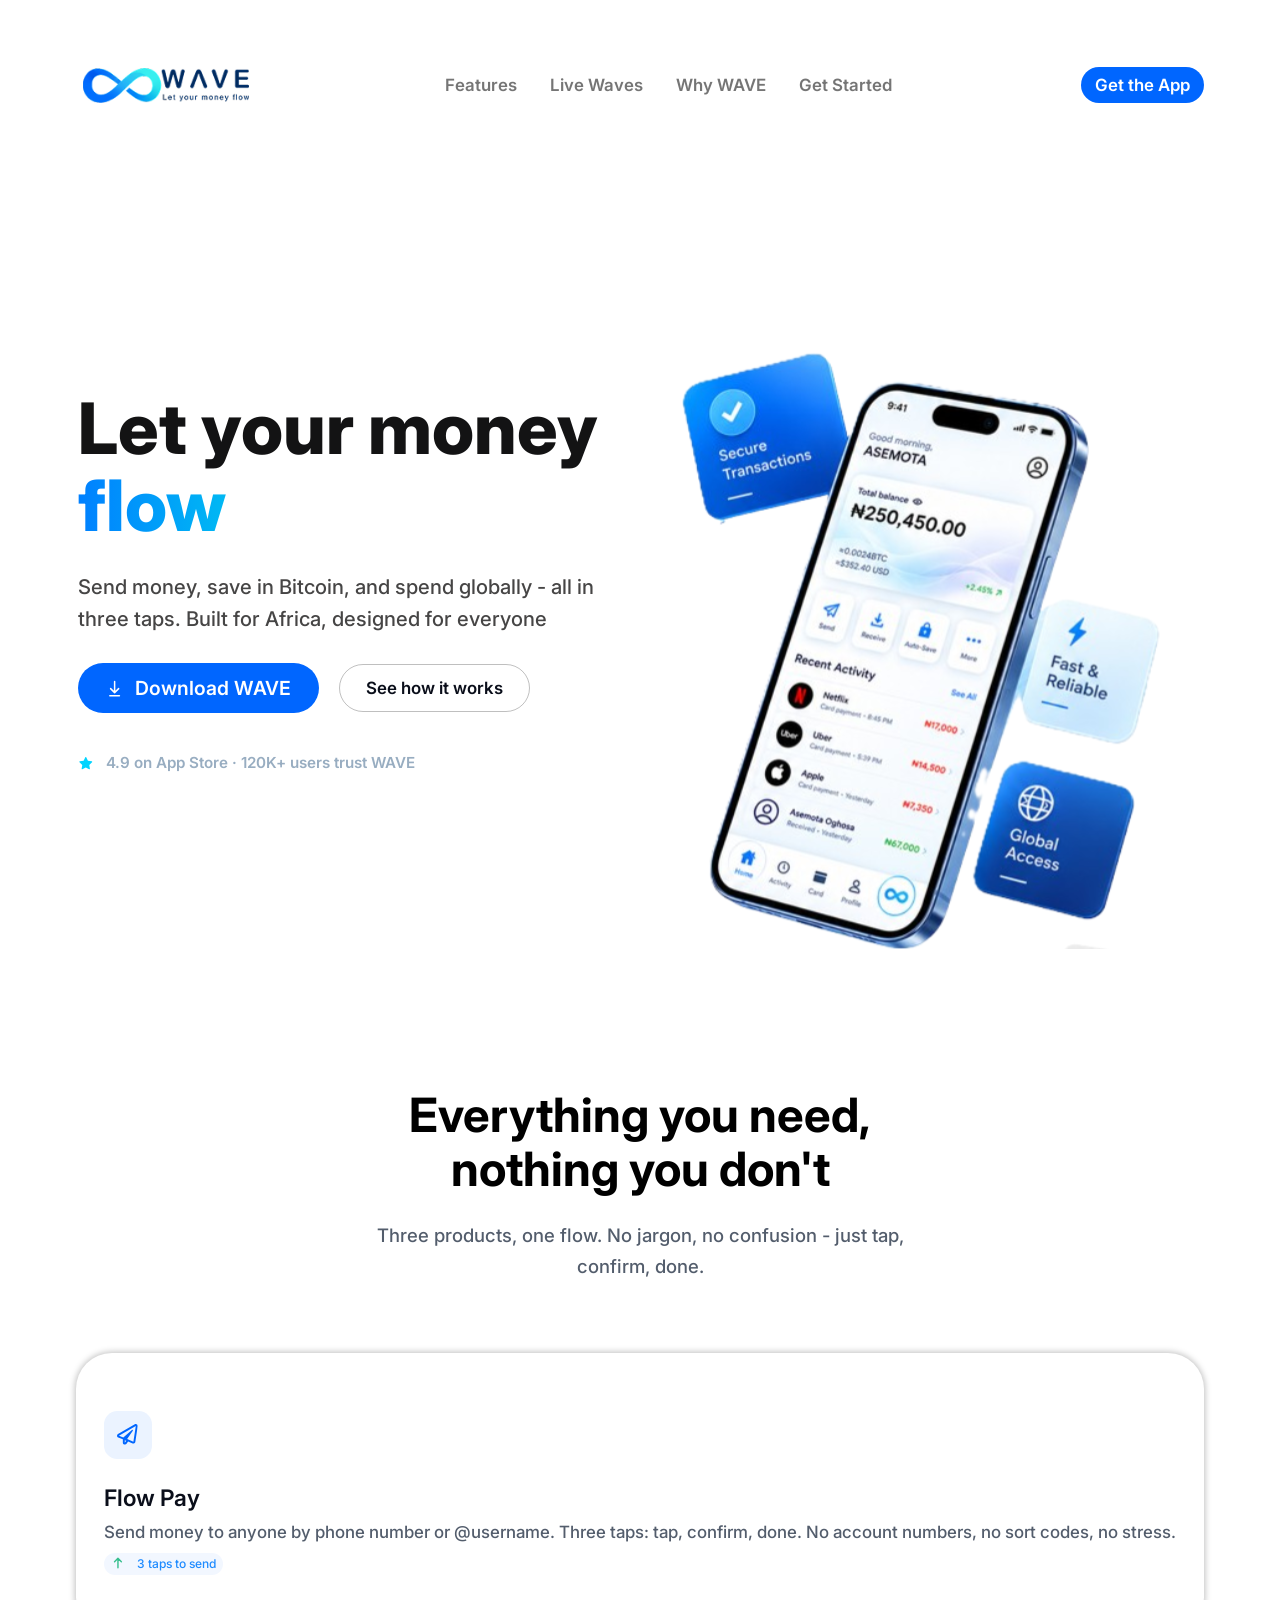
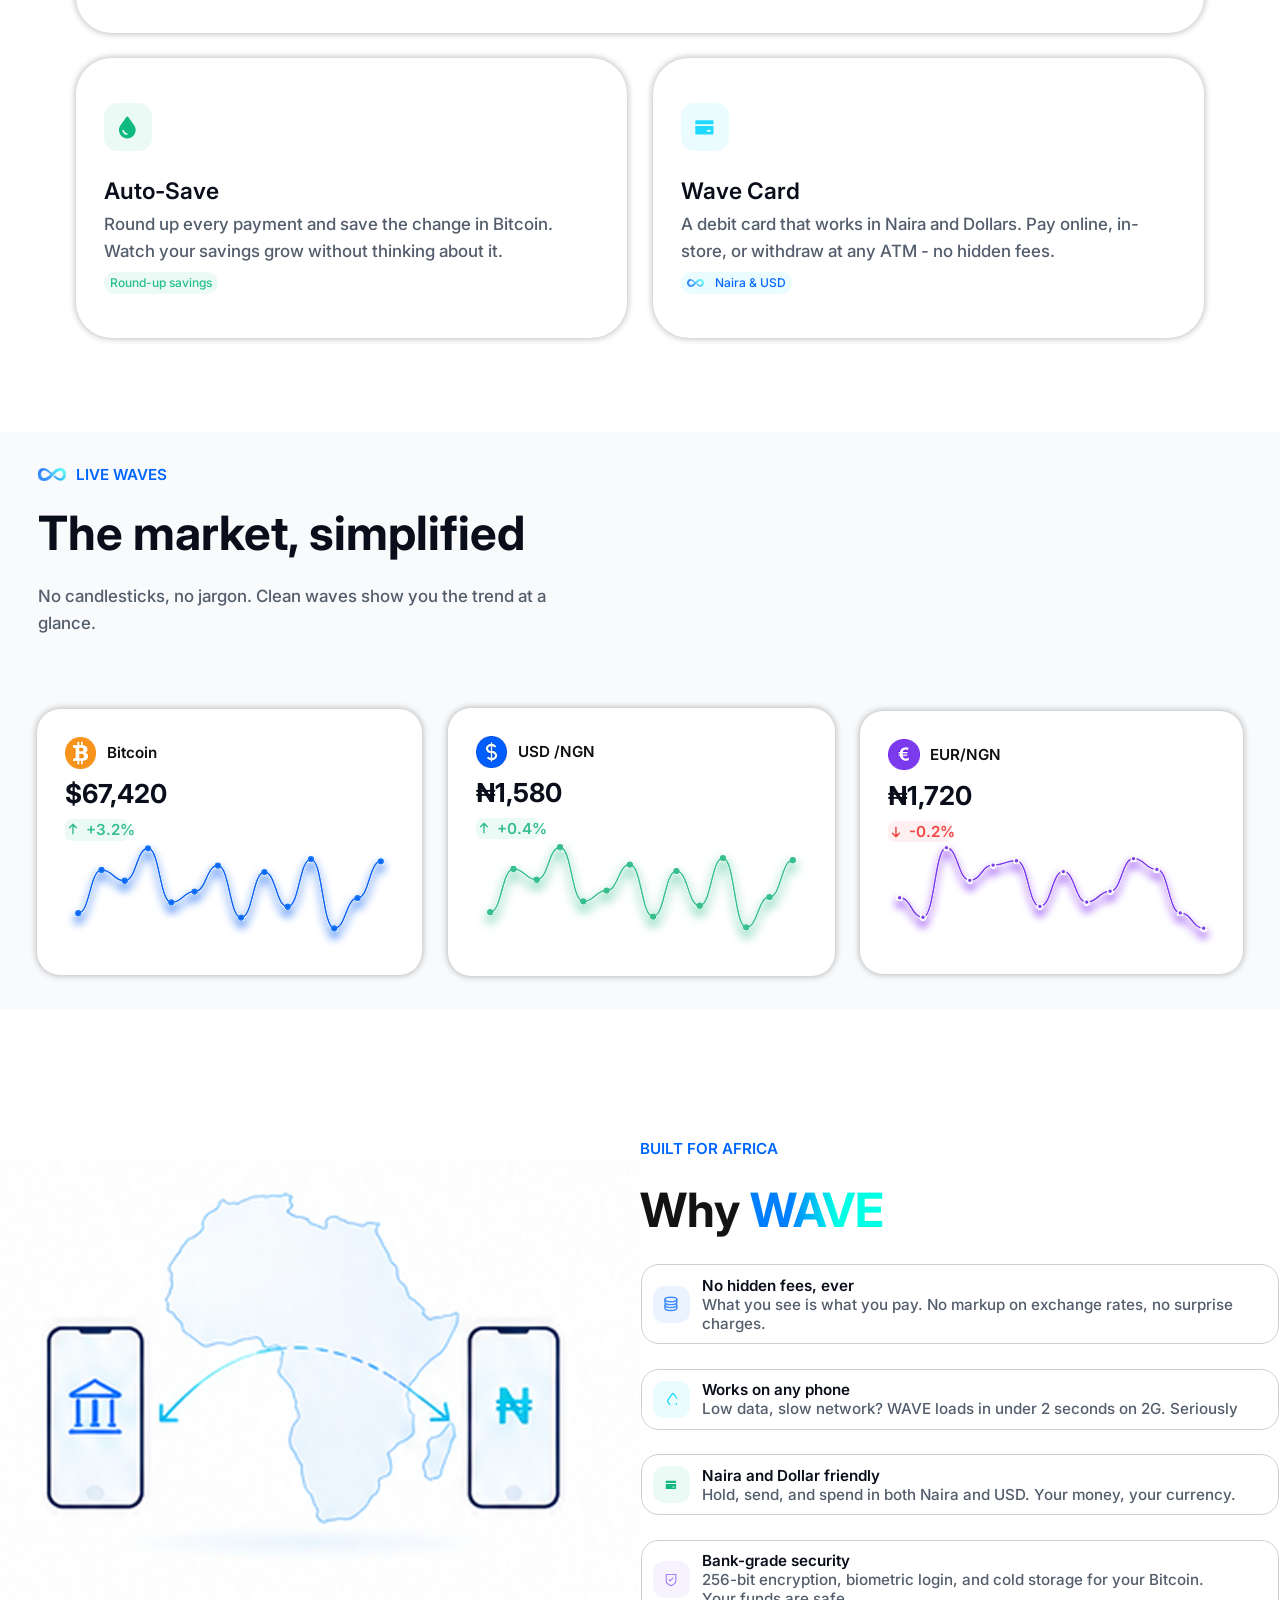
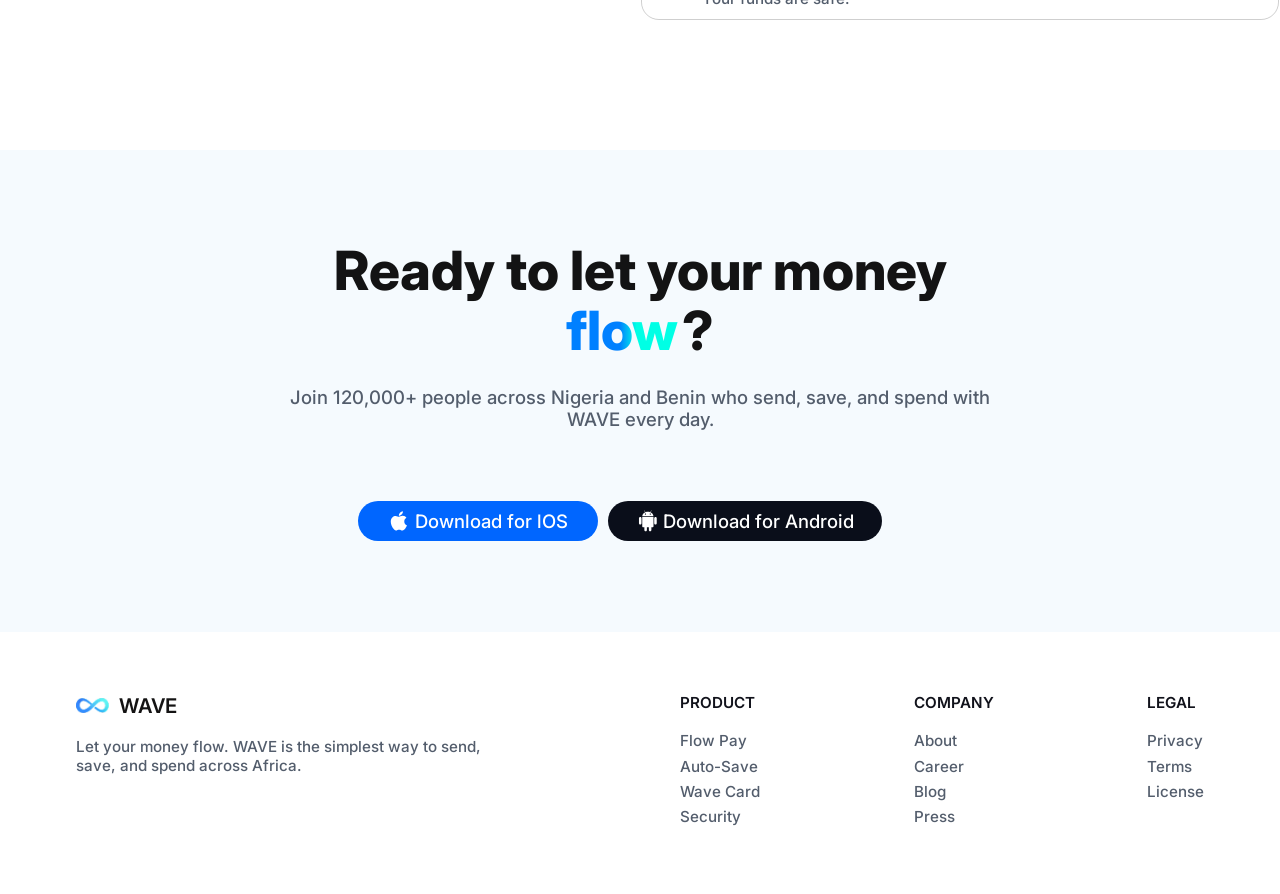
==== commit 32c7b2c1: "changes" ====
--- a/index.html
+++ b/index.html
@@ -47,7 +47,7 @@
                     <p class="hero-gray-text hero-pg-1 medium">Send money, save in Bitcoin, and spend globally - all in three taps. Built for Africa, designed for everyone </p>
                     <div class="hero-application-info">
                         <div class="hero-btn-box">
-                        <a class=" hero-download-btn blue-bg hero-btn-size hero-btn-bdr-r double-item-centering box-pd-side" href="#">
+                        <a class=" hero-download-btn blue-bg hero-btn-size hero-btn-bdr-r double-item-centering box-pd-side" href="">
                             <span class="vertical-alignment">
                                 <svg class="download-btn-arrow-box" viewBox="0 0 26 26" fill="none" xmlns="http://www.w3.org/2000/svg">
                                 <path class="download-btn-arrow-color" d="M6.5 22.75H19.5M13 3.25V18.4167M7.58333 13L13 18.4167L18.4167 13" stroke-width="2" stroke-linecap="round" stroke-linejoin="round"/>
@@ -55,7 +55,7 @@
                             </span>
                             <p class="hero-download-btn-font white-text semi-bold">Download WAVE</p>
                         </a>
-                        <a class="hero-working-btn white-bg hero-btn-size hero-btn-bdr-r single-item-centering-text-alignment box-pd-side how_it_works_btn_outline" href="#">
+                        <a class="hero-working-btn white-bg hero-btn-size hero-btn-bdr-r single-item-centering-text-alignment box-pd-side how_it_works_btn_outline" href="">
                             <p class="hero-working-btn-font black-text semi-bold">See how it works</p>
                         </a>
                         </div>
--- a/styles/global.css
+++ b/styles/global.css
@@ -1263,14 +1263,23 @@
 
 }
 
-
-
-.hero-download-btn:hover, .hero-download-btn:active, .hero-download-btn:visited {
+.hero-download-btn:visited{
+    background-color: var(--blue);
+    box-shadow: none;
+}
+
+
+.hero-download-btn:hover, .hero-download-btn:active {
     background-color: var(--blue_active);
     box-shadow: var(--box-shadow-active);
 }
 
-.hero-working-btn:hover, .hero-working-btn:active, .hero-working-btn:visited{
+ .hero-working-btn:visited{
+    color: var(--how_it_works_font_color);
+    outline: var(--outline);
+ }
+
+.hero-working-btn:hover, .hero-working-btn:active{
     color: var(--blue);
     outline: var(--outline-active);
 }
@@ -1287,12 +1296,22 @@
     box-shadow: var(--box-shadow-active);
 }
 
-.apple:hover, .apple:active, .apple:visited{
+.apple:visited{
+    background-color: var(--blue);
+    box-shadow: none;    
+}
+
+.apple:hover, .apple:active {
     background-color: var(--apple-btn-active);
     box-shadow: var(--box-shadow-active);   
 }
 
-.andriod:hover, .andriod:active, .andriod:visited{
+.andriod:visited{
+    background-color: var(--black);
+    box-shadow: none;
+}
+
+.andriod:hover, .andriod:active{
     background-color: var(--black);
     box-shadow: var(--box-shadow-active);   
 }
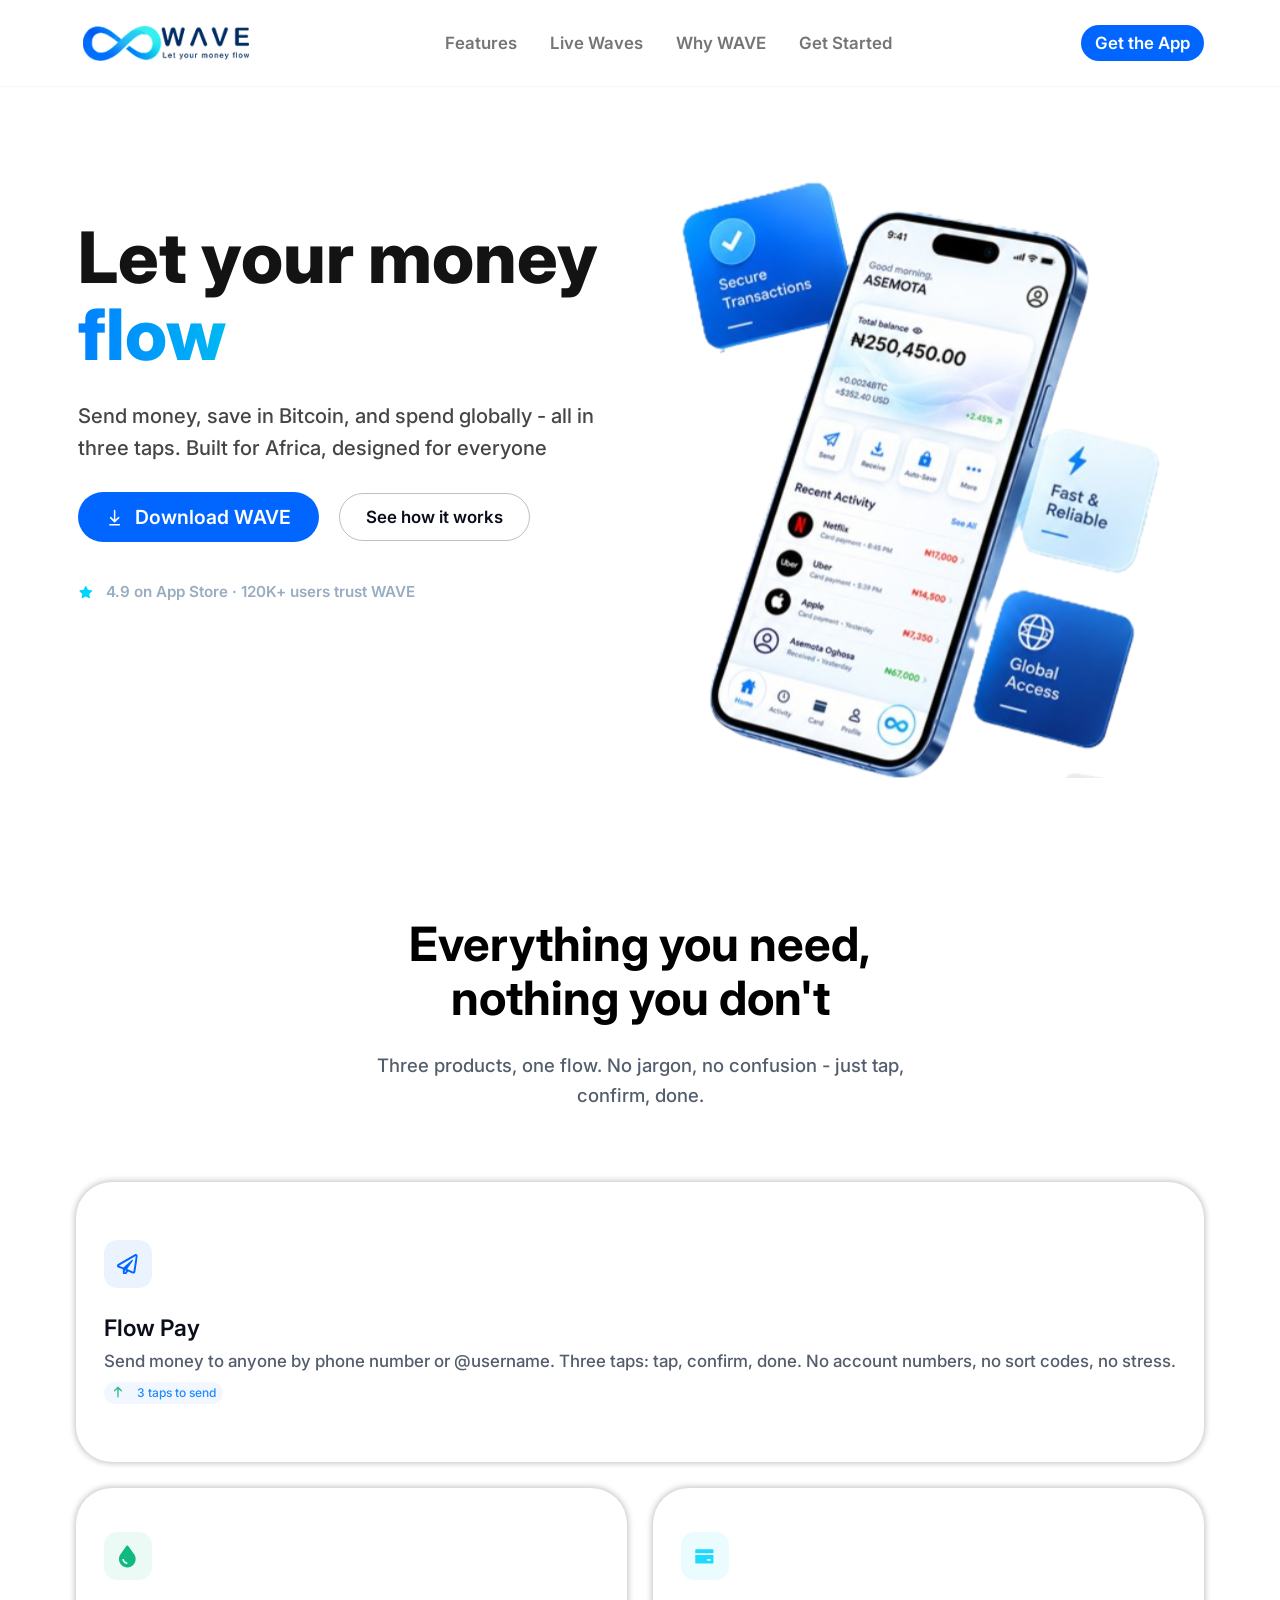
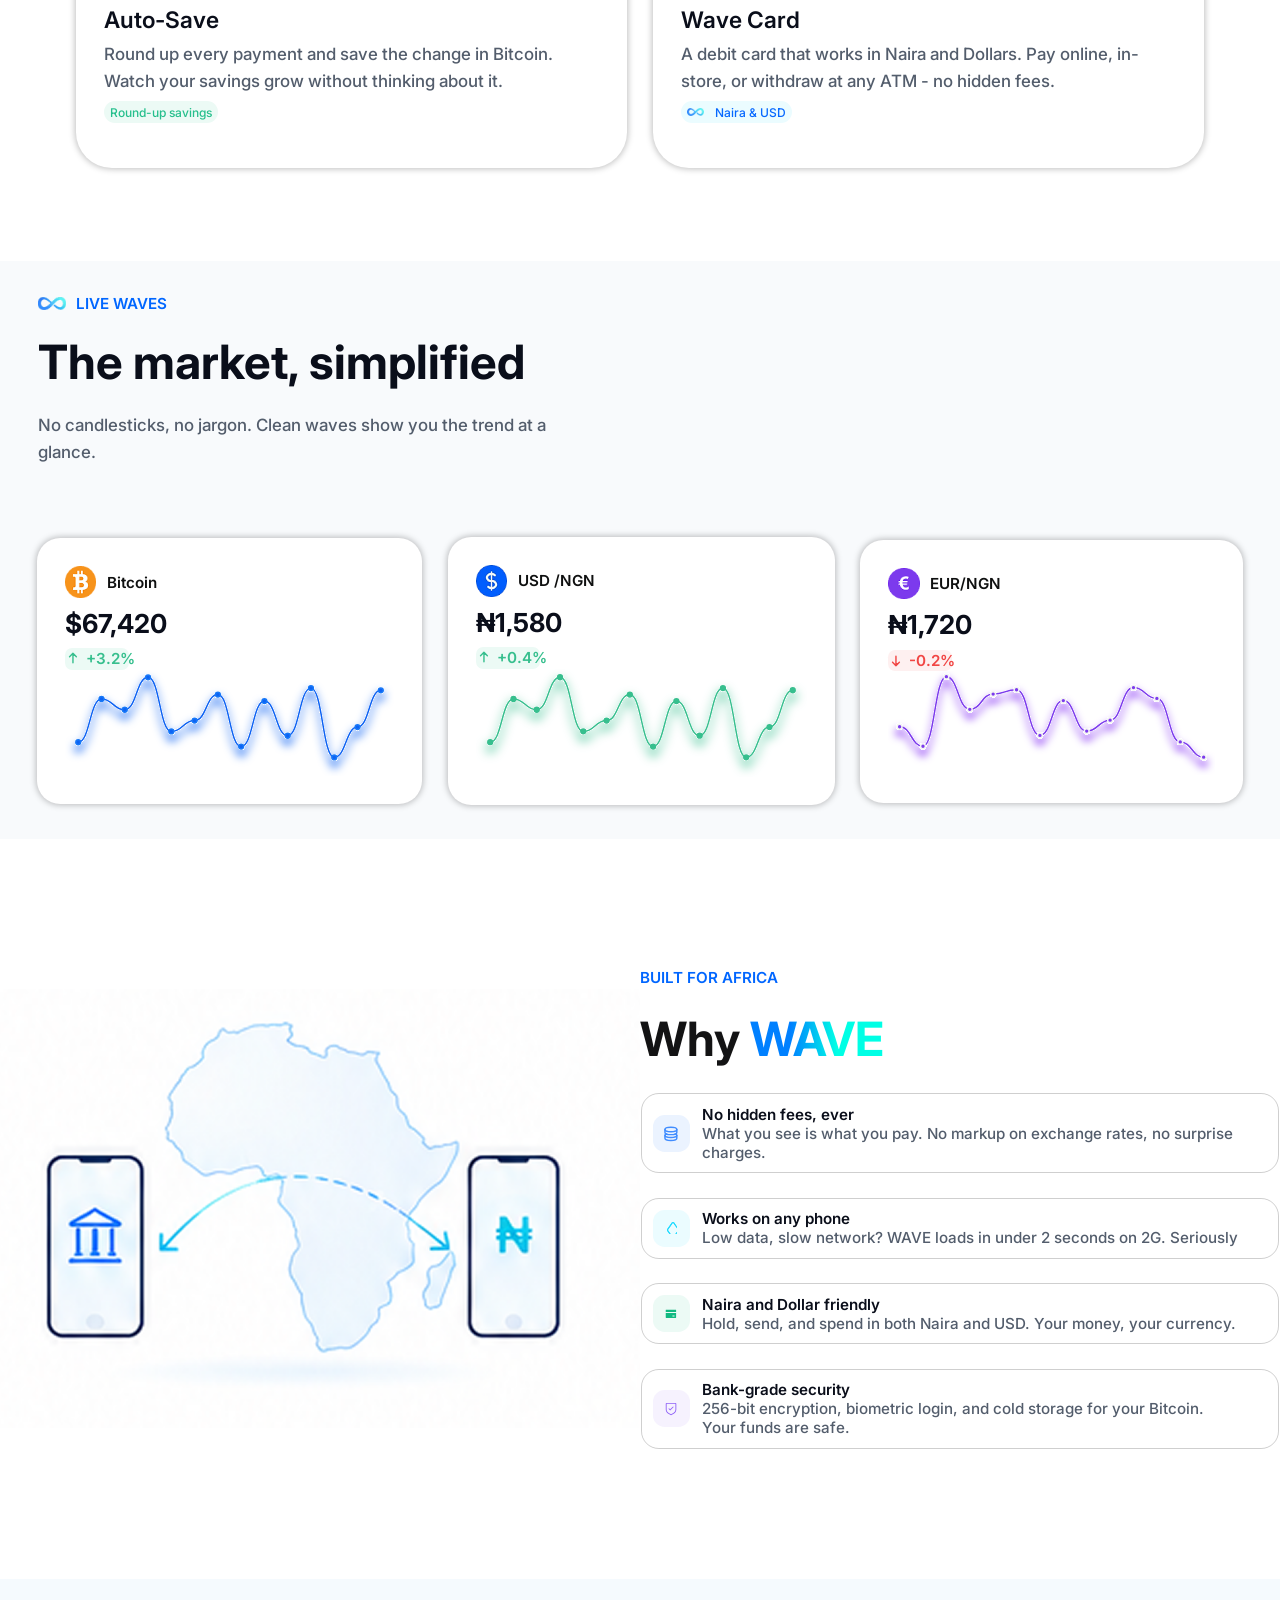
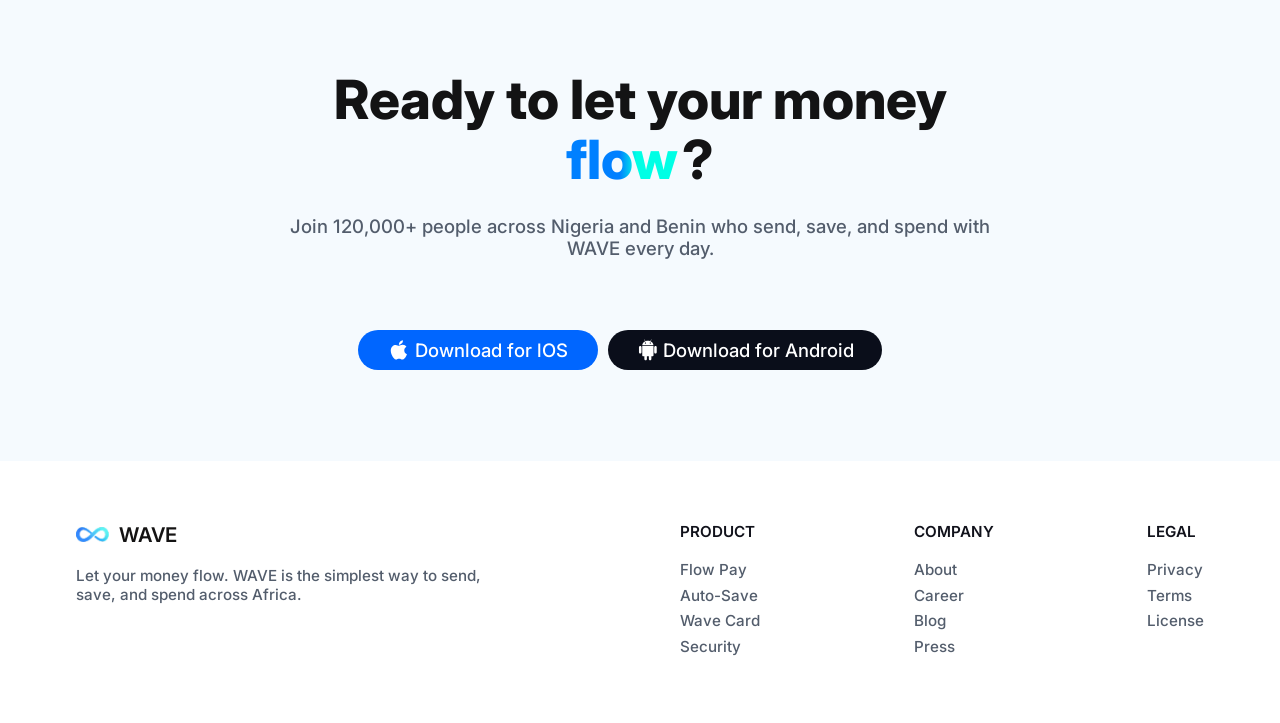
==== commit a8bd69fe: "changes" ====
--- a/index.html
+++ b/index.html
@@ -15,7 +15,7 @@
         <div id="big-circle" class="circle-bg"></div>
     </div>
     <div class="body_content">
-        <header class="main-pd-all">
+        <header class="main-pd-all-sm">
             <nav>
                 <div class="logo_box">
                     <div class="logo"></div>
--- a/styles/global.css
+++ b/styles/global.css
@@ -179,6 +179,7 @@
  justify-content: center;
 
  align-content: center;
+ cursor:context-menu;
 
 }
 
@@ -197,6 +198,10 @@
 header{
 
  width: 100%;
+ position: fixed;
+ top: 0;
+ background-color: var(--bg_white);
+ border-bottom: 1px solid #3333330a;
 
 }
 
--- a/styles/layout.css
+++ b/styles/layout.css
@@ -3,6 +3,7 @@
 :root {
     --page-gutter: clamp(1rem, 5.9259vw, 6.4rem);
     --page-gutter-2: clamp(1rem, 4.8vw, 4.8rem);
+    --page-gutter-3: clamp(1rem, 1.5vw, 2.5rem);
     --section-space: clamp(2.5rem, 5.5556vw, 6rem);
     --component-space: clamp(1rem, 3.8194vw, 4.125rem);
     --content-space: clamp(0.875rem, 2.1759vw, 2.35rem);
@@ -14,6 +15,10 @@
 /* Shared page spacing */
 .main-pd {
     padding: 0 var(--page-gutter);
+}
+
+.main-pd-all-sm{
+    padding: var(--page-gutter-3) var(--page-gutter);
 }
 
 .main-pd-all{
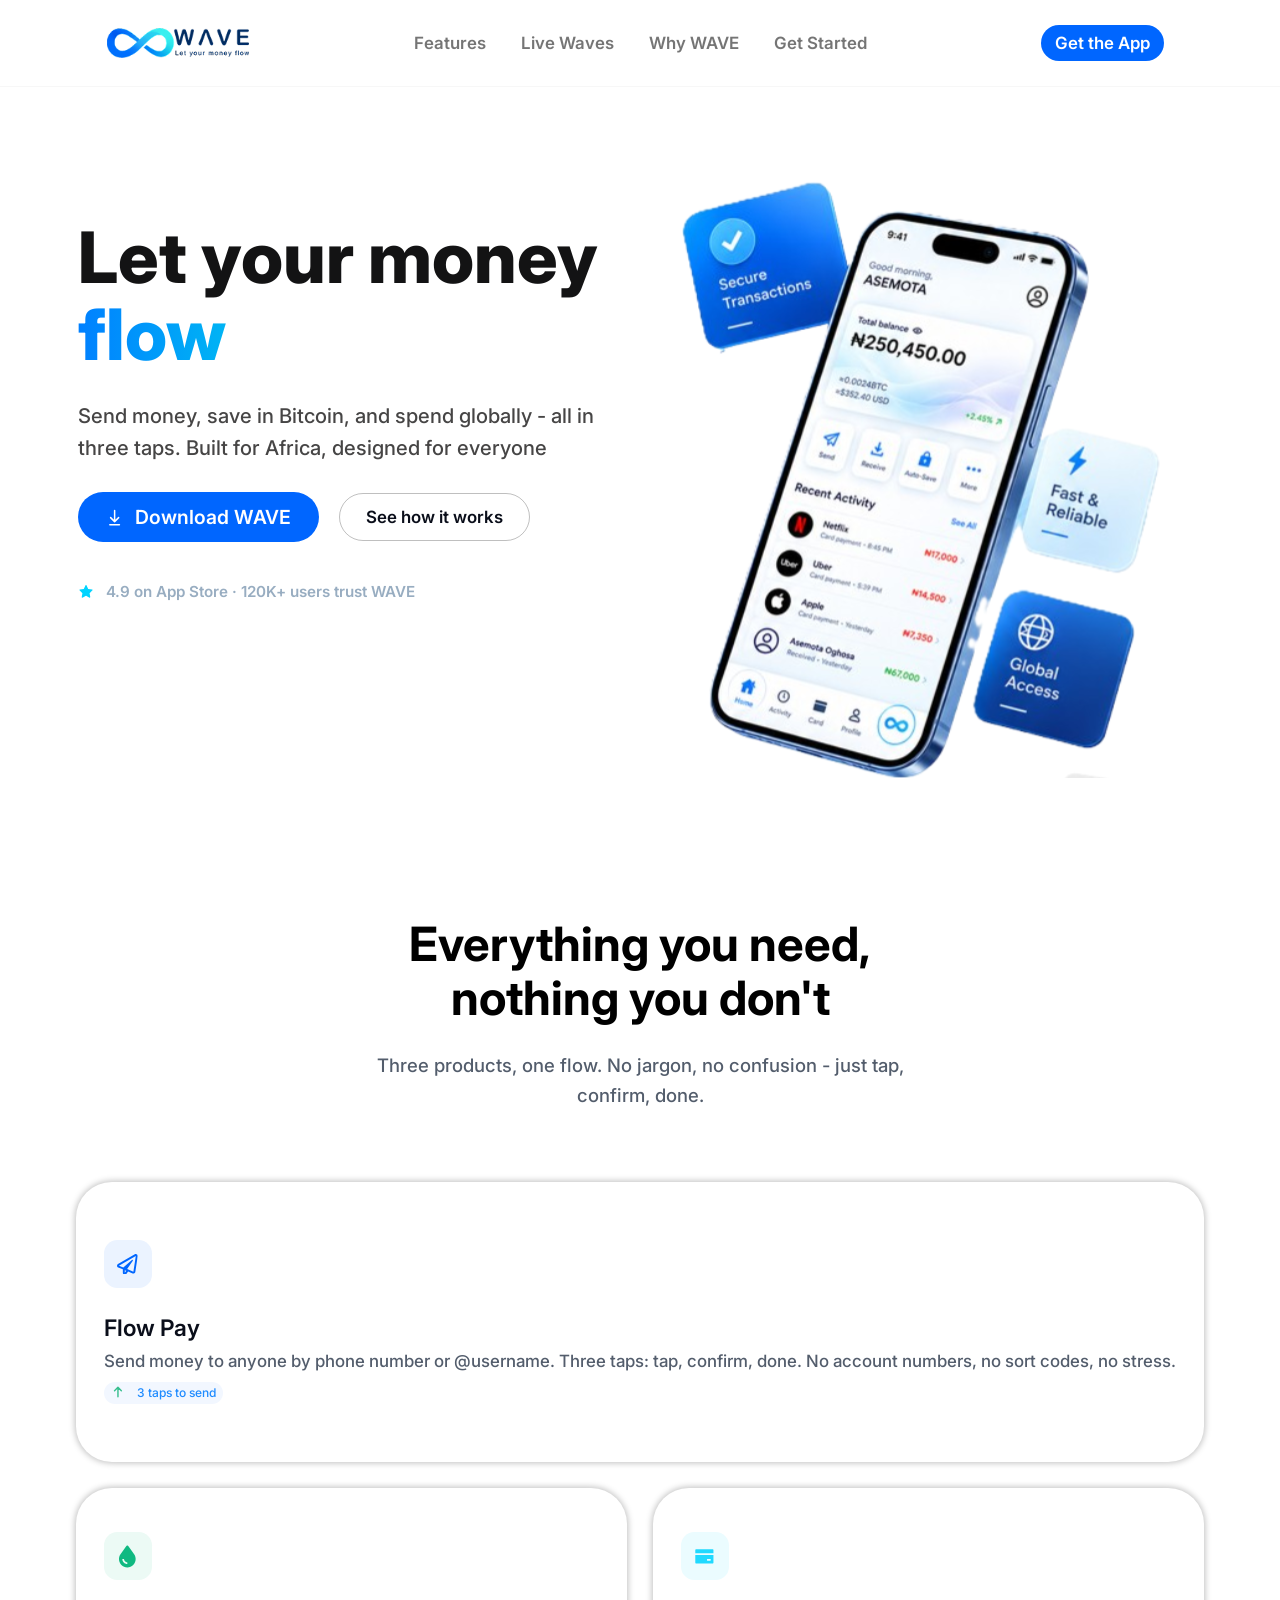
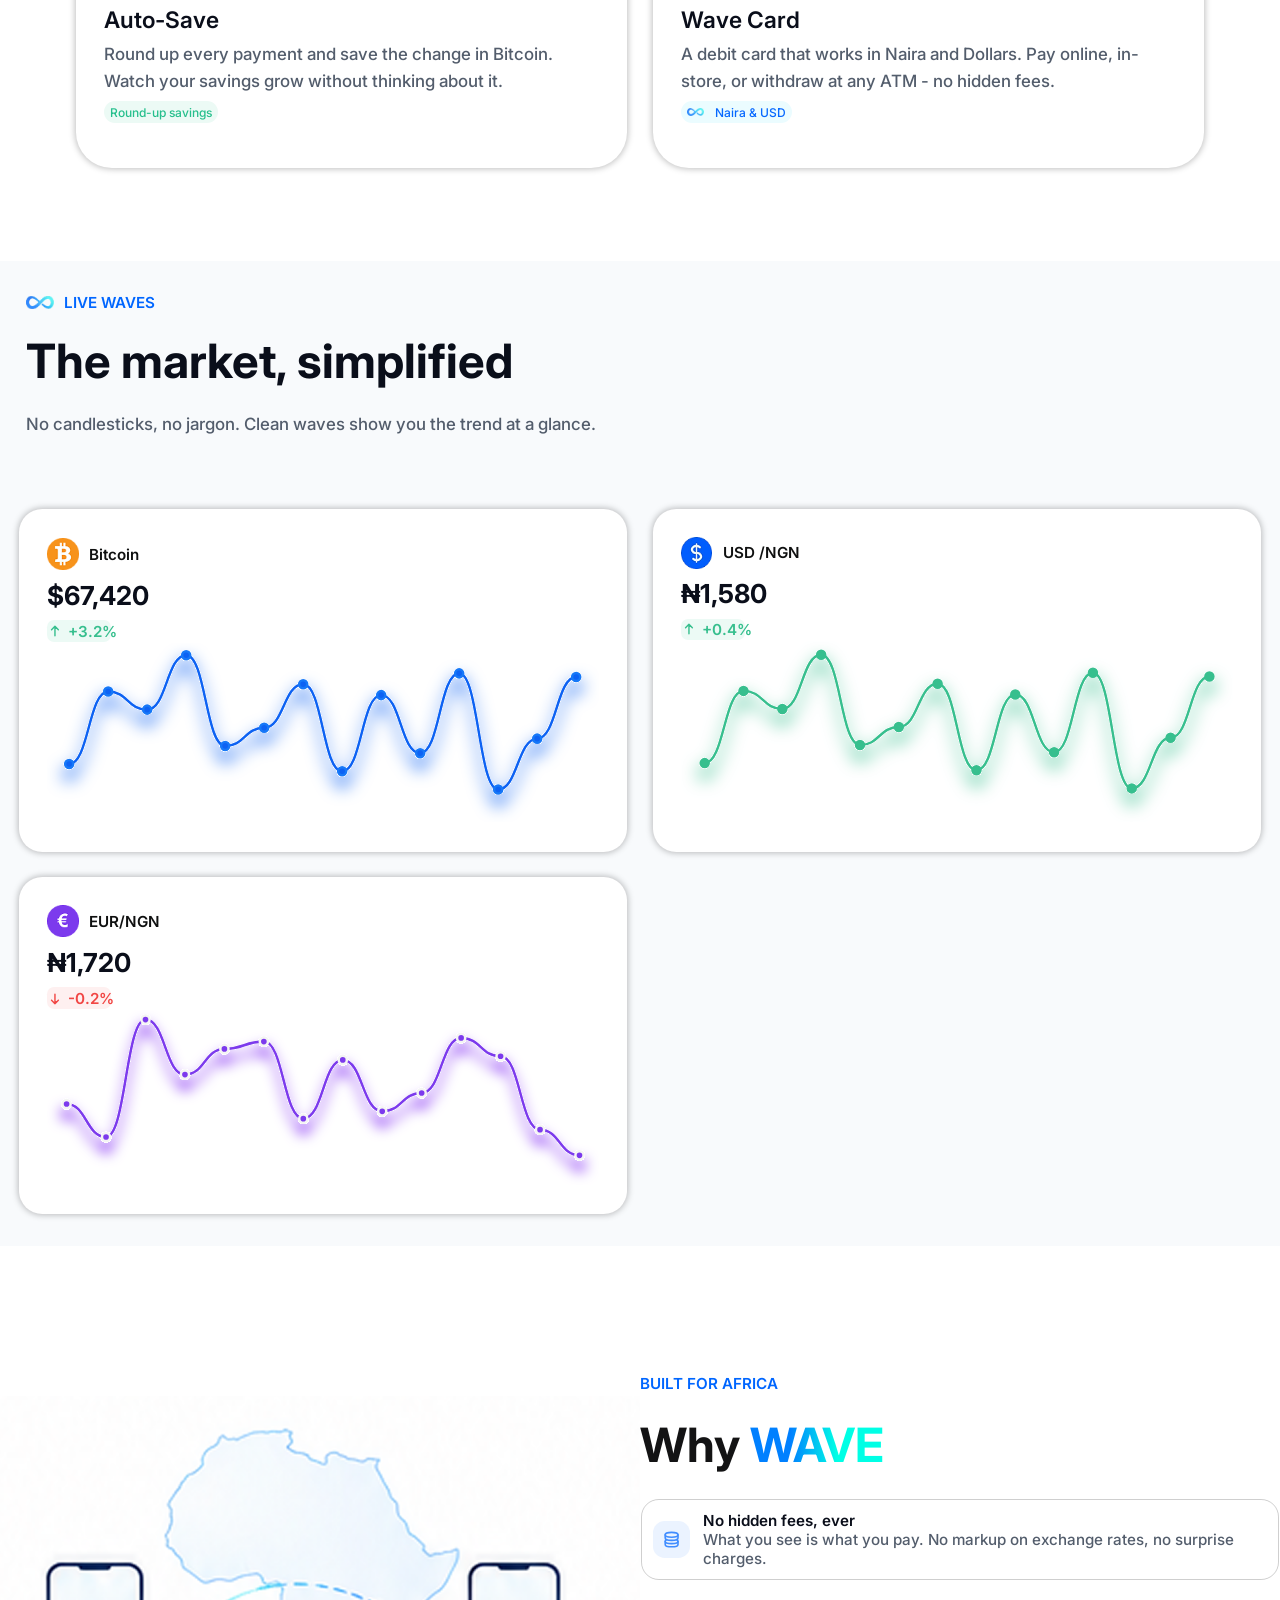
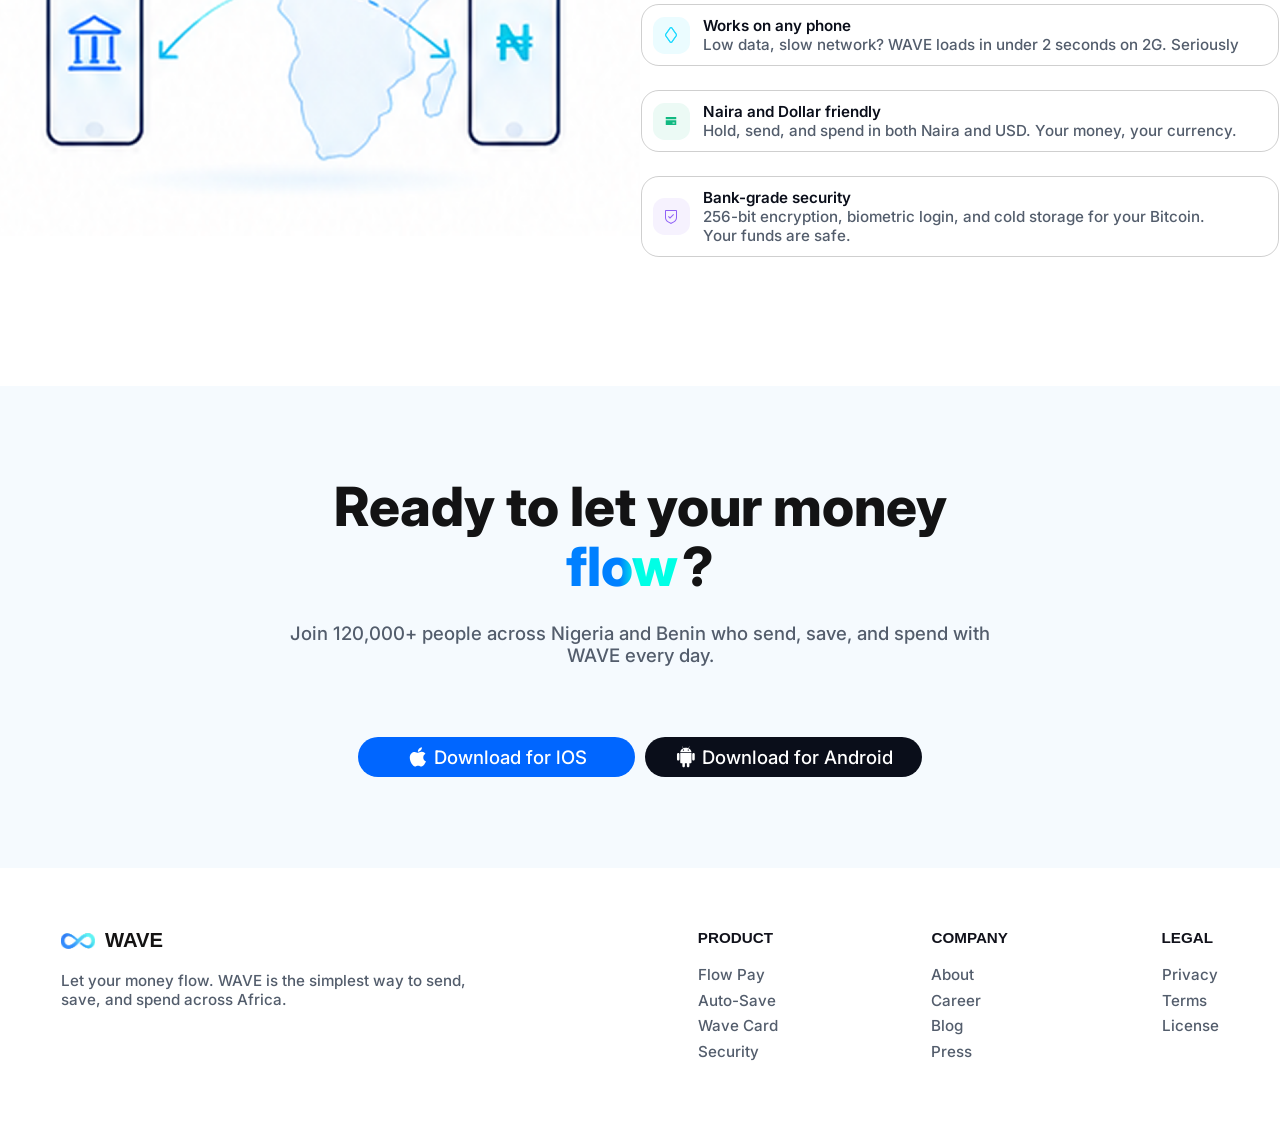
==== commit e1223eb3: "changes" ====
--- a/index.html
+++ b/index.html
@@ -14,7 +14,20 @@
         <div id="mid-circle" class="circle-bg"></div>
         <div id="big-circle" class="circle-bg"></div>
     </div>
-    <div class="body_content">
+    <div class="sidebar">
+        <div class="nav-2">
+                    <ul>
+                        <li class="nav-content"><a class="a-text semi-bold" href="#section-2">Features</a></li>
+                        <li class="nav-content"><a class="a-text semi-bold" href="#section-3">Live Waves</a></li>
+                        <li class="nav-content"><a class="a-text semi-bold" href="#section-4">Why WAVE</a></li>
+                        <li class="nav-content"><a class="a-text semi-bold" href="#section-5">Get Started</a></li>
+                    </ul>
+                </div>
+                <div class="nav_download_btn_box_2">
+                    <a class="get-the-app single-item-centering-text-alignment blue-bg white-text get-the-app-btn-pd get-the-app-btn-bdr-r semi-bold">Get the App</a>
+                </div>
+    </div>
+    <div class="body_content" >
         <header class="main-pd-all-sm">
             <nav>
                 <div class="logo_box">
@@ -31,13 +44,11 @@
                 <div class="nav_download_btn_box">
                     <a class="get-the-app single-item-centering-text-alignment blue-bg white-text get-the-app-btn-pd get-the-app-btn-bdr-r semi-bold">Get the App</a>
                 </div>
-                <!--<div class="hamburger hb-active">
-                    <a href="#">
-                        <span class="line black-text"></span>
-                        <span class="line black-text"></span>
-                        <span class="line black-text"></span>
-                    </a>
-                </div>-->
+                <div class="hamburger-contr">
+                    <button id="logo-btn" class="logo-btn">
+                        <div class="logo-m-major"></div>
+                    </button>
+                </div>
             </nav>
         </header>
         <main>
@@ -75,7 +86,7 @@
                     </span>
                 </div>
             </section>
-            <section id="section-2" class="main-pd">
+            <section id="section-2" class="main-pd" >
                     <div class="section-2-title">
                         <h2 class="heading-3 bold">Everything you need,<br> nothing you don't</h2>
                         <p class="section-2-intro-pg gray medium">Three products, one flow. No jargon, no confusion - just tap,<br> confirm, done.</p>
@@ -148,7 +159,7 @@
                     </div>
             </section>
             <section id="section-3" >
-                    <div class="section-3-title-box vertical-alignment ">
+                    <div class="section-3-title-box">
                         <div class="double-item-centering">
                             <span class="vertical-alignment">
                                 <div class="logo-sm"></div>
@@ -156,9 +167,9 @@
                             <p class="section-3-logo-text blue-text semi-bold">LIVE WAVES</p>
                         </div>
                         <h2 class="heading-3 black-text bold">The market, simplified</h2>
-                        <p class="section-3-intro-pg gray medium">No candlesticks, no jargon. Clean waves show you the trend at a <br>glance.</p>
-                    </div>
-                    <div class="section-3-content ">
+                        <p class="section-3-intro-pg gray medium">No candlesticks, no jargon. Clean waves show you the trend at a glance.</p>
+                    </div>
+                    <div class="section-3-content main-pd-sm">
                         <div class=" section-3-box-contr section-3-box-contr-size section-3-box-contr-bdr-r vertical-alignment box-pd box-shadow">
                             <div class="vertical-alignment section-3-box-gap">
                                 <div class="double-item-centering">
@@ -179,7 +190,7 @@
                                     <p class="section-3-box-arrow-icon-font green-text-percentage-color semi-bold">+3.2%</p>
                                 </div>
                             </div>
-                            <div class="single-item-centering">
+                            <div class=" graph">
                                 <span class="vertical-alignment">
                                     <!--svg-->
                                     <!--focus on size-->
@@ -237,7 +248,7 @@
                                     <p class="section-3-box-arrow-icon-font green-text-percentage-color semi-bold">+0.4%</p>
                                 </div>
                             </div>
-                            <div class="single-item-centering">
+                            <div class=" graph">
                                 <span class="vertical-alignment">
                                     <!--svg-->
                                     <!--focus on size-->
@@ -297,7 +308,7 @@
                                     <p class="section-3-box-arrow-icon-font red-text-percentage-color semi-bold">-0.2%</p>
                                 </div>
                             </div>
-                            <div class="single-item-centering">
+                            <div class=" graph">
                                 <span class="vertical-alignment">
                                     <!--svg-->
                                     <!--focus on size-->
@@ -406,7 +417,7 @@
                     <p class="section-5-pg gray medium">Join 120,000+ people across Nigeria and Benin who send, save, and spend with <br>WAVE every day.</p>
                 </div>
                 <div class="section-5-download-link-btn-contr double-item-centering">
-                    <a class=" apple blue-bg section-5-download-btn section-5-download-btn-apple-pd section-5-download-btn-bdr-r double-item-center-centering-sm-gap" href="">
+                    <a class=" apple blue-bg section-5-download-btn section-5-download-btn-apple-pd section-5-download-btn-bdr-r double-item-center-centering-sm-gap box-pd-side" href="">
                         <span class="vertical-alignment">
                             <svg class="apple-size" viewBox="0 0 31 31" fill="none" xmlns="http://www.w3.org/2000/svg">
                             <path class="app-color" d="M22.6264 16.2175C22.6143 14.1528 23.5497 12.5968 25.4388 11.4494C24.3822 9.93574 22.7838 9.10322 20.6768 8.94277C18.6817 8.78535 16.499 10.1053 15.6998 10.1053C14.8552 10.1053 12.9237 8.99727 11.404 8.99727C8.26768 9.0457 4.93457 11.4979 4.93457 16.4869C4.93457 17.9612 5.204 19.484 5.74287 21.0521C6.46338 23.1168 9.06084 28.1755 11.7703 28.0937C13.1871 28.0604 14.1892 27.0887 16.0328 27.0887C17.822 27.0887 18.7483 28.0937 20.3286 28.0937C23.0623 28.0544 25.4115 23.4559 26.0957 21.3852C22.4296 19.6565 22.6264 16.3234 22.6264 16.2175ZM19.4446 6.98408C20.9795 5.16162 20.8402 3.50264 20.7948 2.90625C19.4386 2.98496 17.8704 3.82959 16.9773 4.86797C15.9935 5.98203 15.4152 7.35947 15.5394 8.9125C17.0046 9.02451 18.3427 8.2707 19.4446 6.98408Z"/>
@@ -414,7 +425,7 @@
                         </span>
                         <p class="section-5-btn-font download-btn-text medium">Download for lOS</p>
                     </a>
-                    <a class=" andriod black-bg section-5-download-btn section-5-download-btn-android-pd section-5-download-btn-bdr-r double-item-center-centering-sm-gap" href="">
+                    <a class=" andriod black-bg section-5-download-btn section-5-download-btn-android-pd section-5-download-btn-bdr-r double-item-center-centering-sm-gap box-pd-side" href="">
                         <span class="vertical-alignment">
                             <svg class="andriod-size" viewBox="0 0 32 32" fill="none" xmlns="http://www.w3.org/2000/svg">
                             <path class="app-color" d="M8.44067 23.1779C8.44067 23.9092 9.03755 24.506 9.77192 24.506H11.2938V28.2685C11.2938 29.2217 12.0594 29.9998 13 29.9998C13.9438 29.9998 14.7063 29.2248 14.7063 28.2685V24.5029H17.3625V28.2654C17.3625 29.2185 18.1282 29.9967 19.0688 29.9967C20.0125 29.9967 20.775 29.2217 20.775 28.2654V24.5029H22.2969C23.0313 24.5029 23.6282 23.906 23.6282 23.1748V10.8248H8.44067V23.1779ZM19.6 4.42478L21.0032 2.39353C21.0844 2.27478 21.0657 2.11541 20.9563 2.03728C20.8469 1.96228 20.6907 1.99978 20.6094 2.11853L19.1532 4.23103C18.1938 3.85291 17.125 3.64353 16.0032 3.64353C14.8813 3.64353 13.8125 3.85291 12.8532 4.23103L11.3969 2.12166C11.3157 2.00291 11.1594 1.96228 11.05 2.04041C10.9407 2.11541 10.9219 2.27166 11.0032 2.39666L12.4063 4.42791C10.175 5.46541 8.61255 7.43103 8.41255 9.72791H23.6C23.3938 7.42791 21.8282 5.46228 19.6 4.42478ZM12.7969 7.62791C12.6307 7.62791 12.4681 7.5786 12.3299 7.48624C12.1917 7.39387 12.0839 7.26258 12.0203 7.10897C11.9567 6.95537 11.94 6.78635 11.9725 6.62328C12.0049 6.46022 12.0849 6.31043 12.2025 6.19287C12.3201 6.07531 12.4699 5.99524 12.6329 5.96281C12.796 5.93037 12.965 5.94702 13.1186 6.01064C13.2722 6.07427 13.4035 6.18201 13.4959 6.32025C13.5882 6.45849 13.6375 6.62102 13.6375 6.78728C13.637 7.01005 13.5482 7.22353 13.3907 7.38105C13.2332 7.53858 13.0197 7.62733 12.7969 7.62791ZM19.3094 7.62791C19.1432 7.62791 18.9806 7.5786 18.8424 7.48624C18.7042 7.39387 18.5964 7.26258 18.5328 7.10897C18.4692 6.95537 18.4525 6.78635 18.485 6.62328C18.5174 6.46022 18.5974 6.31043 18.715 6.19287C18.8326 6.07531 18.9824 5.99524 19.1454 5.96281C19.3085 5.93037 19.4775 5.94702 19.6311 6.01064C19.7847 6.07427 19.916 6.18201 20.0084 6.32025C20.1007 6.45849 20.15 6.62102 20.15 6.78728C20.1495 7.01005 20.0607 7.22353 19.9032 7.38105C19.7457 7.53858 19.5322 7.62733 19.3094 7.62791ZM26.2907 10.7748C25.3469 10.7748 24.5844 11.5498 24.5844 12.506V19.2685C24.5844 20.2217 25.35 20.9998 26.2907 20.9998C27.2344 20.9998 27.9969 20.2248 27.9969 19.2685V12.5029C28 11.5467 27.2375 10.7748 26.2907 10.7748ZM5.70942 10.7748C4.76567 10.7748 4.00317 11.5498 4.00317 12.506V19.2685C4.00317 20.2217 4.7688 20.9998 5.70942 20.9998C6.65317 20.9998 7.41567 20.2248 7.41567 19.2685V12.5029C7.41567 11.5467 6.65005 10.7748 5.70942 10.7748Z"/>
@@ -431,16 +442,16 @@
                     <span class="vertical-alignment">
                         <div class="logo-m"></div>
                     </span>
-                    <p class="footer-sm-heading ft_logo_black semi-bold">WAVE</p>
-                </div>
-                <div>
+                    <button id="dropdown-btn-0" class="dropdown-btn"><p class="footer-sm-heading ft_logo_black semi-bold">WAVE</p></button>
+                </div>
+                <div class="footer-sm-heading-pg">
                     <p class="footer-font gray medium">Let your money flow. WAVE is the simplest way to send, save, and spend across Africa.</p>
                 </div>
             </div>
             <div class="footer-content">
                 <div class="vertical-alignment-with-gap">
-                    <p class="footer-font ft_hd_black semi-bold">PRODUCT</p>
-                    <ul>
+                    <button id="dropdown-btn-1" class="dropdown-btn"><p class="footer-font ft_hd_black semi-bold">PRODUCT</p></button>
+                    <ul id="sub-content-1" class="sub-content">
                         <li class="footer-font gray medium">Flow Pay</li>
                         <li class="footer-font gray medium">Auto-Save</li>
                         <li class="footer-font gray medium">Wave Card</li>
@@ -448,8 +459,8 @@
                     </ul>
                 </div>
                 <div class="vertical-alignment-with-gap">
-                    <p class="footer-font ft_hd_black semi-bold">COMPANY</p>
-                    <ul>
+                    <button id="dropdown-btn-2" class="dropdown-btn"><p class="footer-font ft_hd_black semi-bold">COMPANY</p></button>
+                    <ul id="sub-content-2" class="sub-content">
                         <li class="footer-font gray medium">About</li>
                         <li class="footer-font gray medium">Career</li>
                         <li class="footer-font gray medium">Blog</li>
@@ -457,8 +468,8 @@
                     </ul>
                 </div>
                 <div class="vertical-alignment-with-gap">
-                    <p class="footer-font ft_hd_black semi-bold">LEGAL</p>
-                    <ul>
+                    <button id="dropdown-btn-3" class="dropdown-btn"><p class="footer-font ft_hd_black semi-bold">LEGAL</p></button>
+                    <ul id="sub-content-3" class="sub-content">
                         <li class="footer-font gray medium">Privacy</li>
                         <li class="footer-font gray medium">Terms</li>
                         <li class="footer-font gray medium">License</li>
--- a/styles/global.css
+++ b/styles/global.css
@@ -13,13 +13,6 @@
 }
 
 
-
-html{
-    scroll-behavior: smooth;
-}
-
-
-
 :root{
 
 /*Font-weight*/
@@ -164,1196 +157,43 @@
 
 }
 
-
-
-body{
-
- font-family: 'Inter';
-
- width: 100%;
-
- display: grid;
-
- grid-template-columns: 1fr;
-
- justify-content: center;
-
- align-content: center;
- cursor:context-menu;
-
-}
-
-
-
-.body_content{
-
- width: 100%;
-
- height: auto;
-
-}
-
-
-
-header{
-
- width: 100%;
- position: fixed;
- top: 0;
- background-color: var(--bg_white);
- border-bottom: 1px solid #3333330a;
-
-}
-
-
-
-section{
-
- width: 100%;
-
-}
-
-#section-3{
-
- background-color: #F8FAFC;
-
-}
-
-
-
-#section-5{
-
- background-color: #F5FAFE;
-
-}
-
-
-.medium{
-    font-weight: var(--medium);
-}
-
-.semi-bold{
-    font-weight: var(--semi-bold);
-}
-
-.bold{
-    font-weight: var(--bold);
-}
-
-.extra-bold{
-    font-weight: var(--extra-bold);
-}
-
-
-
-
-.invert{
-
- transform: rotateX(180deg);
-
-}
-
-
-
-/*Active buttons and Containers*/
-
-
-
-/*Links*/
-a{
-    text-decoration: none;
-}
-
-
-.a-text{
-
- color: var(--nav_gray);
-
- text-decoration: none;
-
-}
-
-
-
-.a-text:visited{
-
- color: var(--nav_gray);
-
- text-decoration: underline;
-
- opacity: 90%;
-
-}
-
-
-
-.a-text:hover, .a-text:focus{
-
-color: var(--blue);
-
- text-decoration: underline;
-
-}
-
-
-
-.a-text:active{
-
- color: var(--blue);
-
- text-decoration: underline;
-
-}
-
-
-
-
-
-
-
-/*List*/
-
-
-
-.nav ul{
-
-list-style-type: none;
-
-display: flex;
-
-flex-direction: row;
-
-gap: clamp(35px, 2.6vw, 55px);
-
-justify-content: center;
-
-align-items: center;
-
-white-space: nowrap;
-
-}
-
-
-
-
-
-
-
-/*Nav*/
-
-
-
-nav{
-
- display: grid;
-
- grid-template-columns: repeat(3, 1fr);
-
- justify-content: space-between;
-
- align-items: center;
-
- width: 100%;
-
- height: auto;
-
- gap: clamp(100px, 18vw, 400px)
-
-
-
-}
-
-
-
-.nav_download_btn_box{
-
- display: flex;
-
- flex-direction: row;
-
- justify-content: flex-end;
-
- align-items: center;
-
- white-space: nowrap;
-
-}
-
-
-
-/*Footer*/
-
-
-
-
-
-
-/*Make the footer collpse in mobile by usign drop down for each content*/
-
-
-
-
-
-/*Logo*/
-
-
-
-.logo{
-
- width: clamp(180px, 11.22685185vw, 400px);
-
- height: clamp(35px, 2.372685185vw, 50px);
-
- background-image: url("/assets/img/z_copy_2_1.png");
-
- background-position: center;
-
- background-size: contain;
-
- background-repeat: no-repeat;
-
-}
-
-
-
-.logo-m{
-
- width: 2.604166667vw;
-
- height: 1.157407407vw;
-
- background-image: url("/assets/img/z_copy_2_1_smaller.png");
-
- background-position: center;
-
- background-size: contain;
-
- background-repeat: no-repeat;
-
-}
-
-
-
-.logo-sm{
-
- width: 2.141203704vw;
-
- height: 0.9837962963vw;
-
- background-image: url("/assets/img/z_copy_2_1_smaller.png");
-
- background-position: center;
-
- background-size: contain;
-
- background-repeat: no-repeat;
-
-}
-
-
-
-.logo-tiny{
-
- width: 1.388888889vw;
-
- height: 0.6365740741vw;
-
- background-image: url("/assets/img/z_copy_2_1_smaller.png");
-
- background-position: center;
-
- background-size: contain;
-
- background-repeat: no-repeat;
-
-}
-
-
-
-.bitcoin{
-
- background-image: url("/assets/img/Bitcoin.png");
-
- background-position: center;
-
- background-size: cover;
-
- background-repeat: no-repeat;
-
-}
-
-
-
-.dollar{
-
- background-image: url("/assets/img/USD-NGN.png");
-
- background-position: center;
-
- background-size: cover;
-
- background-repeat: no-repeat;
-
-}
-
-
-
-.euro{
-
- background-image: url("/assets/img/EUR-NGN.png");
-
- background-position: center;
-
- background-size: cover;
-
- background-repeat: no-repeat;
-
-}
-
-
-
-.wave-animation{
-
- width: 100%;
-
- height: 30vw;
-
- display: flex;
-
- flex-direction: row;
-
- justify-content: center;
-
- align-items: center;
-
- position: absolute;
-
- top: 0;
-
- z-index: 1;
-
- backdrop-filter: blur();
-
-
-
-}
-
-
-
-
-
-.circle-bg{
-
-background-image: radial-gradient(#0BBCFF 60%, #00FFE5 70% );
-
-background-position: center;
-
-background-repeat: no-repeat;
-
-background-size: cover;
-
-
-
-
-
-}
-
-
-
-#sm-circle{
-
- width: 13.88888889vw; /*use vw*/
-
- height: 13.88888889vw;
-
- border-radius: 50%;
-
-
-
-}
-
-/*TEXT COLORS*/
-
-
-
-.white-text{
-
- color: var(--download_font_color);
-
-}
-
-
-
-.blue-text{
-
- color: var(--blue);
-
-}
-
-
-
-.black-with-wave{
-
- color: var(--black_with_wave_design);
-
-}
-
-
-
-.black-text{
-
- color: var(--black);
-
-}
-
-
-
-.currency-text{
-
- color: var(--currency_black);
-
-}
-
-
-
-.hero-gray-text{
-
- color: var(--hero_gray);
-
-}
-
-
-
-.lighter-hero-gray-text{
-
- color: var(--lighter_hero_gray);
-
-}
-
-
-
-.gray{
-
- color: var(--gray);
-
-}
-
-
-
-.download-btn-text{
-
- color: var(--download_font_color)
-
-}
-
-
-
-.how_it_works_font_color{
-
- color: var(--how_it_works_font_color);
-
-}
-
-
-
-.ft_logo_black{
-
- color: var(--ft_logo_black);
-
-}
-
-
-
-.ft_hd_black{
-
- color: var(--ft_hd_black);
-
-}
-
-
-
-/*MAIN COLORS*/
-
-
-
-
-.blue-bg{
-
- background-color: var(--blue);
-
-}
-
-
-
-.white-bg{
-
- background-color:var(--download_font_color) ;
-
-}
-
-
-
-.black-bg{
-
- background-color: var(--black);
-
-}
-
-.box-shadow{
-    box-shadow: var(--box-shadow);
-}
-
-
-.how_it_works_btn_outline{
-
- outline: var(--outline);
- outline-offset: var(--inside-outline);
-
-}
-
-.section-4-box-outline{
-    outline: var(--outline-sm);
-    outline-offset: var(--inside-outline);    
-}
-
-
-
-.wave_design_1{
-
- background-image: var(--wave_design_1);
-
- background-repeat: no-repeat;
-
- background-position: center;
-
- background-size: cover;
-
- background-clip: text;
-
- color: transparent
-
-
-
-}
-
-
-
-.wave_design_2{
-
- background-image: var(--wave_design_2);
-
- background-repeat: no-repeat;
-
- background-position: left;
-
- background-size: cover;
-
- background-clip: text;
-
- color: transparent
-
-}
-
-
-
-.wave_design_3{
-
- background-image: var(--wave_design_3);
-
- background-repeat: no-repeat;
-
- background-position: center;
-
- background-size: cover;
-
- background-clip: text;
-
- color: transparent
-
-}
-
-
-
-/*ICONS*/
-
-
-
-.blue-star-color {fill: var(--tiny_star_inner_fill);}
-
-
-
-.download-btn-arrow-color {stroke: #ffffff;}
-
-
-
-.paper-plane-color {fill: var(--blue);}
-
-
-
-.green-drop-color {fill: var(--green_drop_icon_inner_fill);}
-
-
-
-.light-blue-credit-card-color {fill: var(--light_blue_mail_inner_fill);}
-
-
-
-.coins-color {stroke: var(--blue_coins_inner_fill);}
-
-
-
-.diamond-color{
-
- fill: var(--light_blue_diamond_inner_fill);
-
-
-}
-
-.diamond-color-stroke{
-
- stroke: var(--light_blue_diamond_inner_fill);
-}
-
-
-
-.green-credit-card-color {fill: var(--green_mail_inner_fill);}
-
-
-
-.shield-color {fill: var(--tiny_purple_shield_inner_fill);}
-
-
-
-.app-color {fill: #ffffff;}
-
-
-
-.blue-graph-main{
-
- fill: var(--blue_graph_stroke);
-
- stroke: #1678F8;
-
-}
-
-.blue-graph-stroke{
-
-stroke: var(--blue_graph_stroke);
-
-}
-
-
-
-.green-graph-main{
-
- fill: var(--green_graph_stroke);
-
- stroke: var(--green_graph_stroke);
-
-}
-
-
-
-.green-graph-stroke{
-
- stroke: var(--green_graph_stroke);
-
-}
-
-
-
-.purple-graph-main{
-
- fill: var(--purple_graph_stroke);
-
- stroke: #F4F4F4;
-
-}
-
-
-
-.purple-graph-stroke{
-
- stroke: var(--purple_graph_stroke);
-
-}
-
-
-
-/*section 2*/
-
-
-
-.paper-plane-box-bg{
-
- background-color: var(--blue_icon_box);
-
-}
-
-
-
-.green-drop-box-bg{
-
- background-color: var(--green_icon_box);
-
-}
-
-
-
-.light-blue-card-box-bg{
-
- background-color: var(--light_blue_icon_box);
-
-}
-
-
-
-
-
-.light-blue-text-contr{
-
- background-color: var(--light_blue_text_contr);
-
-}
-
-
-
-.light-green-text-contr{
-
- background-color: var(--green_icon_box);
-
-}
-
-
-
-.light-red-text-contr{
-
- background-color: var(--red_percentage_contr);
-
-}
-
-
-
-.light-sky-blue-text-contr{
-
- background-color: var(--blue_text_contr);
-
-}
-
-
-
-.light-blue-text-contr-text{
-
- color: var(--light_blue_text_contr_text);
-
-}
-
-
-
-.light-green-text-contr-text{
-
- color: var(--green_text_contr_text)
-
-}
-
-
-
-.light-sky-blue-text-contr-text{
-
- color: var(--blue_text_contr_text)
-
-}
-
-
-
-/*section 4*/
-
-.coins-box-bg{
-
- background-color: var(--blue_icon_box);
-
-}
-
-
-
-.diamond-box-bg{
-
- background-color: var(--blue_text_contr);
-
-}
-
-
-
-.green-credit-card-box-bg{
-
- background-color: var(--green_icon_box);
-
-}
-
-
-
-.shield-box-bg{
-
- background-color: var(--purple_icon_box);
-
-}
-
-/*arrows color*/
-
-.green-arrow-color{
-
- stroke: var(--green_graph_stroke);
-
-}
-
-
-
-.red-arrow-color{
-
- stroke: var(--red_arrow_inner_fill);
-
-}
-
-.blue-arrow-color{
-
- stroke: var(--light_blue_text_contr_text);
-
-}
-
-
-
-/*percentage colors*/
-
-.green-text-color{
-
- color: var(--green_text_contr_text);
-
-}
-
-
-
-.green-text-percentage-color{
-
- color: var(--green_arrow_inner_fill);
-
-}
-
-
-
-.red-text-percentage-color{
-
- color: var(--red_arrow_inner_fill);
-
-}
-
-
-
-/*icon sizes*/
-
-
-
-.blue-star-box-size{
-
- width: 1.215277778vw;
-
- height: 1.215277778vw;
-
-}
-
-
-
-.download-btn-arrow-box{
-
- width: 1.50462963vw;
-
- height: 1.50462963vw;
-
-}
-
-.paper-plane-box-size{
-
- width: 1.62037037vw;
-
- height: 1.62037037vw;
-
-}
-
-
-
-.green-drop-size{
-
- width: 2.083333333vw;
-
- height: 2.083333333vw;
-
-}
-
-
-
-.light-blue-credit-card-size{
-
- width: 1.62037037vw;
-
- height: 1.62037037vw;
-
-}
-
-
-
-.arrow-size{
-
-width: 1.331018519vw;
-
- height: 1.331018519vw;
-
-}
-
-
-
-.coins-size{
-
- width: 1.388888889vw;
-
- height:1.388888889vw;
-
-}
-
-
-
-.diamond-size{
-
- width: 0.9259259259vw;
-
- height: 0.9259259259vw;
-
-}
-
-
-
-.green-credit-card-size{
-
- width: 0.9259259259vw;
-
- height: 0.9259259259vw;
-
-}
-
-
-
-.purple-shield{
-
- width: 1.099537037vw;
-
- height: 1.099537037vw;
-
-}
-
-
-
-.apple-size{
-
- width: 1.851851851852vw;
-
- height: 1.851851851852vw;
-
-}
-
-
-
-.andriod-size{
-
- width: 1.851851851852vw;
-
- height: 1.851851851852vw;
-
-}
-
-
-
-.blue-graph-size{
-
- width: 25.75231481vw;
-
- height: 8.333333333vw;
-
-}
-
-
-
-.green-graph-size{
-
- width: 25.86805556vw;
-
- height: 8.506944444vw;
-
-}
-
-
-
-.purple-graph-size{
-
- width: 25.5787037vw;
-
- height: 8.101851852vw;
-
-}
-
-/*icon boxes*/
-
-
-
-.section-2-iconbox{
-
- min-width: 3.761574074vw;
-
- min-height: 3.761574074vw;
-
- border-radius: 1.041666667vw;
-
-}
-
-
-
-.section-4-iconbox{
-
- min-width: 2.893518519vw;
-
- min-height: 2.893518519vw;
-
- border-radius: 0.9259259259vw;
-
-}
-
-
-
-
-
-/*IMAGES*/
-
-
-
-.currency-img-size{
-
- width: 2.488425926vw;
-
- height: 2.488425926vw;
-
-}
-
-
-
-.country-transfer{
-
- height: 34.31712963vw;
-
- background-image: url("/assets/img/Across_Africa.png");
-
- background-position: center;
-
- background-repeat: no-repeat;
-
- background-size: cover;
- 
- width: 50%;
-
-}
-
-
-
-.phone-illustrated{
-
- width: 40.68287037vw;
-
- height: 57.52314815vw;
-
-}
-
-.hero-download-btn:visited{
-    background-color: var(--blue);
-    box-shadow: none;
-}
-
-
-.hero-download-btn:hover, .hero-download-btn:active {
-    background-color: var(--blue_active);
-    box-shadow: var(--box-shadow-active);
-}
-
- .hero-working-btn:visited{
-    color: var(--how_it_works_font_color);
-    outline: var(--outline);
- }
-
-.hero-working-btn:hover, .hero-working-btn:active{
-    color: var(--blue);
-    outline: var(--outline-active);
-}
-
-.section-2-box-contr:hover{
-    box-shadow: var(--major_shadow-active);
-}
-
-.section-3-box-contr:hover{
-    box-shadow: var(--box-shadow-active);
-} 
-
-.section-4-box-contr:hover{
-    box-shadow: var(--box-shadow-active);
-}
-
-.apple:visited{
-    background-color: var(--blue);
-    box-shadow: none;    
-}
-
-.apple:hover, .apple:active {
-    background-color: var(--apple-btn-active);
-    box-shadow: var(--box-shadow-active);   
-}
-
-.andriod:visited{
-    background-color: var(--black);
-    box-shadow: none;
-}
-
-.andriod:hover, .andriod:active{
-    background-color: var(--black);
-    box-shadow: var(--box-shadow-active);   
-}
 
 html {
     scroll-padding-top: clamp(3.5rem, 5vw, 5rem);
-
-    
+    scroll-behavior: smooth;
+    height: fit-content;
 }
 
 body {
-    min-width: 0;
-    max-width: 100vw;
+    display: flex;
+    flex-direction: column;
+    font-family: 'Inter';
     width: 100%;
+    justify-content: center;
+    align-content: center;
+    cursor:context-menu;  
+}
+
+img, video, canvas {
+    max-width: 100%;
+}
+
+nav {
     display: grid;
-    grid-template-columns: 1fr;
+    grid-template-columns: repeat(3, 1fr);
     justify-content: center;
     align-items: center;
-    
-}
-
-img, video, canvas {
-    max-width: 100%;
-}
-
-nav {
-    display: flex;
-    flex-wrap: nowrap;
-    justify-content: space-between;
-    align-items: center;
-    gap: clamp(0.75rem, 2.5vw, 2.5rem);
+    gap: clamp(0.75rem, 6vw,8rem);
     min-height: clamp(3rem, 2.9vw, 3.125rem);
+}
+
+.hamburger-contr{
+    display: none;
 }
 
 .nav ul {
     flex-wrap: nowrap;
-    gap: clamp(0.75rem, 2.6vw, 3.4rem);
+    gap: clamp(0.35rem, 1.95vw, 3rem);
     white-space: normal;
 }
 
@@ -1366,3 +206,1143 @@
     
 }
 
+footer button{
+    background-color: transparent;
+    border: none;
+}
+
+
+
+
+.body_content{
+    flex: 1;
+    width: 100%;
+    height: auto;
+}
+
+
+
+header{
+
+ width: 100%;
+ position: fixed;
+ top: 0;
+ left: 0;
+ background-color: var(--bg_white);
+ border-bottom: 1px solid #3333330a;
+ z-index: 200;
+
+}
+
+
+
+section{
+
+ width: 100%;
+
+}
+
+#section-3{
+
+ background-color: #F8FAFC;
+
+}
+
+
+
+#section-5{
+
+ background-color: #F5FAFE;
+
+}
+
+
+.n-100{
+    width: 100%;
+    height: 100%;
+}
+
+.medium{
+    font-weight: var(--medium);
+}
+
+.semi-bold{
+    font-weight: var(--semi-bold);
+}
+
+.bold{
+    font-weight: var(--bold);
+}
+
+.extra-bold{
+    font-weight: var(--extra-bold);
+}
+
+
+
+.invert{
+
+ transform: rotateX(180deg);
+
+}
+
+
+
+/*Active buttons and Containers*/
+
+
+/*Links*/
+a{
+    text-decoration: none;
+}
+
+
+.a-text{
+
+ color: var(--nav_gray);
+
+ text-decoration: none;
+ white-space: nowrap;
+
+}
+
+
+
+.a-text:visited{
+
+ color: var(--nav_gray);
+
+ text-decoration: underline;
+
+ opacity: 90%;
+
+}
+
+
+
+.a-text:hover, .a-text:focus{
+
+color: var(--blue);
+
+ text-decoration: underline;
+
+}
+
+
+
+.a-text:active{
+
+ color: var(--blue);
+
+ text-decoration: underline;
+
+}
+
+
+
+/*List*/
+
+
+
+.nav ul{
+
+list-style-type: none;
+
+display: flex;
+
+flex-direction: row;
+
+gap: clamp(35px, 2.6vw, 55px);
+
+justify-content: center;
+
+align-items: center;
+
+white-space: nowrap;
+
+}
+
+
+
+
+
+
+
+/*Nav*/
+
+
+.nav_download_btn_box{
+
+ display: flex;
+
+ flex-direction: row;
+
+ justify-content: center;
+
+ align-items: center;
+
+ white-space: nowrap;
+
+}
+
+
+/*Logo*/
+
+.logo_box{
+    display: flex;
+    flex-direction: row;
+    justify-content: center;
+    align-items: center;
+}
+
+
+.logo{
+
+ width: clamp(140px, 11.22685185vw, 400px);
+
+ height: clamp(25px, 2.372685185vw, 50px);
+
+ background-image: url("/assets/img/z_copy_2_1.png");
+
+ background-position: center;
+
+ background-size: contain;
+
+ background-repeat: no-repeat;
+
+}
+
+.logo-m-major{
+width: clamp(2rem, 5vw, 5rem);
+ height: clamp(1.5rem, 3vw, 4rem);
+
+ background-image: url("/assets/img/z_copy_2_1_smaller.png");
+
+ background-position: center;
+
+ background-size: contain;
+
+ background-repeat: no-repeat;  
+}
+
+.logo-m{
+
+ width: clamp(2rem, 2.604166667vw, 5rem);
+
+ height: clamp(1rem, 1.157407407vw, 3rem);
+
+ background-image: url("/assets/img/z_copy_2_1_smaller.png");
+
+ background-position: center;
+
+ background-size: contain;
+
+ background-repeat: no-repeat;
+
+}
+
+
+
+.logo-sm{
+
+ width: clamp(1.75rem, 2.141203704vw, 4rem);
+
+ height: clamp(0.75rem, 0.9837962963vw, 1.75rem);
+
+ background-image: url("/assets/img/z_copy_2_1_smaller.png");
+
+ background-position: center;
+
+ background-size: contain;
+
+ background-repeat: no-repeat;
+
+}
+
+
+
+.logo-tiny{
+
+ width: clamp(1rem, 1.388888889vw, 3.5rem);
+
+ height: clamp(0.5rem, 0.6365740741vw, 2rem);
+
+ background-image: url("/assets/img/z_copy_2_1_smaller.png");
+
+ background-position: center;
+
+ background-size: contain;
+
+ background-repeat: no-repeat;
+
+}
+
+.logo-btn{
+    background-color: transparent;
+    border: solid #333;
+    border-radius: 50%;
+    width: 4rem;
+    height: 4rem;
+    display: flex;
+    flex-direction: row;
+    justify-content: center;
+    align-items: center;
+}
+
+
+.bitcoin{
+
+ background-image: url("/assets/img/Bitcoin.png");
+
+ background-position: center;
+
+ background-size: cover;
+
+ background-repeat: no-repeat;
+
+}
+
+
+
+.dollar{
+
+ background-image: url("/assets/img/USD-NGN.png");
+
+ background-position: center;
+
+ background-size: cover;
+
+ background-repeat: no-repeat;
+
+}
+
+
+
+.euro{
+
+ background-image: url("/assets/img/EUR-NGN.png");
+
+ background-position: center;
+
+ background-size: cover;
+
+ background-repeat: no-repeat;
+
+}
+
+
+
+.wave-animation{
+
+ width: 100%;
+
+ height: 30vw;
+
+ display: flex;
+
+ flex-direction: row;
+
+ justify-content: center;
+
+ align-items: center;
+
+ position: absolute;
+
+ top: 0;
+
+ z-index: 1;
+
+ backdrop-filter: blur();
+
+
+
+}
+
+
+
+
+
+.circle-bg{
+
+background-image: radial-gradient(#0BBCFF 60%, #00FFE5 70% );
+
+background-position: center;
+
+background-repeat: no-repeat;
+
+background-size: cover;
+
+
+
+
+
+}
+
+
+
+#sm-circle{
+
+ width: 13.88888889vw; /*use vw*/
+
+ height: 13.88888889vw;
+
+ border-radius: 50%;
+
+
+
+}
+
+/*TEXT COLORS*/
+
+
+
+.white-text{
+
+ color: var(--download_font_color);
+
+}
+
+
+
+.blue-text{
+
+ color: var(--blue);
+
+}
+
+
+
+.black-with-wave{
+
+ color: var(--black_with_wave_design);
+
+}
+
+
+
+.black-text{
+
+ color: var(--black);
+
+}
+
+
+
+.currency-text{
+
+ color: var(--currency_black);
+
+}
+
+
+
+.hero-gray-text{
+
+ color: var(--hero_gray);
+
+}
+
+
+
+.lighter-hero-gray-text{
+
+ color: var(--lighter_hero_gray);
+
+}
+
+
+
+.gray{
+
+ color: var(--gray);
+
+}
+
+
+
+.download-btn-text{
+
+ color: var(--download_font_color)
+
+}
+
+
+
+.how_it_works_font_color{
+
+ color: var(--how_it_works_font_color);
+
+}
+
+
+
+.ft_logo_black{
+
+ color: var(--ft_logo_black);
+
+}
+
+
+
+.ft_hd_black{
+
+ color: var(--ft_hd_black);
+
+}
+
+
+
+/*MAIN COLORS*/
+
+
+
+
+.blue-bg{
+
+ background-color: var(--blue);
+
+}
+
+
+
+.white-bg{
+
+ background-color:var(--download_font_color) ;
+
+}
+
+
+
+.black-bg{
+
+ background-color: var(--black);
+
+}
+
+.box-shadow{
+    box-shadow: var(--box-shadow);
+}
+
+
+.how_it_works_btn_outline{
+
+ outline: var(--outline);
+ outline-offset: var(--inside-outline);
+
+}
+
+.section-4-box-outline{
+    outline: var(--outline-sm);
+    outline-offset: var(--inside-outline);    
+}
+
+
+
+.wave_design_1{
+
+ background-image: var(--wave_design_1);
+
+ background-repeat: no-repeat;
+
+ background-position: center;
+
+ background-size: cover;
+
+ background-clip: text;
+
+ color: transparent
+
+
+
+}
+
+
+
+.wave_design_2{
+
+ background-image: var(--wave_design_2);
+
+ background-repeat: no-repeat;
+
+ background-position: left;
+
+ background-size: cover;
+
+ background-clip: text;
+
+ color: transparent
+
+}
+
+
+
+.wave_design_3{
+
+ background-image: var(--wave_design_3);
+
+ background-repeat: no-repeat;
+
+ background-position: center;
+
+ background-size: cover;
+
+ background-clip: text;
+
+ color: transparent
+
+}
+
+
+
+/*ICONS*/
+
+
+
+.blue-star-color {fill: var(--tiny_star_inner_fill);}
+
+
+
+.download-btn-arrow-color {stroke: #ffffff;}
+
+
+
+.paper-plane-color {fill: var(--blue);}
+
+
+
+.green-drop-color {fill: var(--green_drop_icon_inner_fill);}
+
+
+
+.light-blue-credit-card-color {fill: var(--light_blue_mail_inner_fill);}
+
+
+
+.coins-color {stroke: var(--blue_coins_inner_fill);}
+
+
+
+.diamond-color{
+
+ fill: var(--light_blue_diamond_inner_fill);
+
+
+}
+
+.diamond-color-stroke{
+
+ stroke: var(--light_blue_diamond_inner_fill);
+}
+
+
+
+.green-credit-card-color {fill: var(--green_mail_inner_fill);}
+
+
+
+.shield-color {fill: var(--tiny_purple_shield_inner_fill);}
+
+
+
+.app-color {fill: #ffffff;}
+
+
+
+.blue-graph-main{
+
+ fill: var(--blue_graph_stroke);
+
+ stroke: #1678F8;
+
+}
+
+.blue-graph-stroke{
+
+stroke: var(--blue_graph_stroke);
+
+}
+
+
+
+.green-graph-main{
+
+ fill: var(--green_graph_stroke);
+
+ stroke: var(--green_graph_stroke);
+
+}
+
+
+
+.green-graph-stroke{
+
+ stroke: var(--green_graph_stroke);
+
+}
+
+
+
+.purple-graph-main{
+
+ fill: var(--purple_graph_stroke);
+
+ stroke: #F4F4F4;
+
+}
+
+
+
+.purple-graph-stroke{
+
+ stroke: var(--purple_graph_stroke);
+
+}
+
+
+
+/*section 2*/
+
+
+
+.paper-plane-box-bg{
+
+ background-color: var(--blue_icon_box);
+
+}
+
+
+
+.green-drop-box-bg{
+
+ background-color: var(--green_icon_box);
+
+}
+
+
+
+.light-blue-card-box-bg{
+
+ background-color: var(--light_blue_icon_box);
+
+}
+
+
+
+
+
+.light-blue-text-contr{
+
+ background-color: var(--light_blue_text_contr);
+
+}
+
+
+
+.light-green-text-contr{
+
+ background-color: var(--green_icon_box);
+
+}
+
+
+
+.light-red-text-contr{
+
+ background-color: var(--red_percentage_contr);
+
+}
+
+
+
+.light-sky-blue-text-contr{
+
+ background-color: var(--blue_text_contr);
+
+}
+
+
+
+.light-blue-text-contr-text{
+
+ color: var(--light_blue_text_contr_text);
+
+}
+
+
+
+.light-green-text-contr-text{
+
+ color: var(--green_text_contr_text)
+
+}
+
+
+
+.light-sky-blue-text-contr-text{
+
+ color: var(--blue_text_contr_text)
+
+}
+
+
+
+/*section 4*/
+
+.coins-box-bg{
+
+ background-color: var(--blue_icon_box);
+
+}
+
+
+
+.diamond-box-bg{
+
+ background-color: var(--blue_text_contr);
+
+}
+
+
+
+.green-credit-card-box-bg{
+
+ background-color: var(--green_icon_box);
+
+}
+
+
+
+.shield-box-bg{
+
+ background-color: var(--purple_icon_box);
+
+}
+
+/*arrows color*/
+
+.green-arrow-color{
+
+ stroke: var(--green_graph_stroke);
+
+}
+
+
+
+.red-arrow-color{
+
+ stroke: var(--red_arrow_inner_fill);
+
+}
+
+.blue-arrow-color{
+
+ stroke: var(--light_blue_text_contr_text);
+
+}
+
+
+
+/*percentage colors*/
+
+.green-text-color{
+
+ color: var(--green_text_contr_text);
+
+}
+
+
+
+.green-text-percentage-color{
+
+ color: var(--green_arrow_inner_fill);
+
+}
+
+
+
+.red-text-percentage-color{
+
+ color: var(--red_arrow_inner_fill);
+
+}
+
+
+
+/*icon sizes*/
+
+
+
+.blue-star-box-size{
+
+ width: clamp(1rem, 1.215277778vw, 3rem) ;
+
+ height:clamp(1rem, 1.215277778vw, 3rem);
+
+}
+
+
+
+.download-btn-arrow-box{
+
+ width: clamp(1rem, 1.50462963vw, 4rem) ;
+
+ height:clamp(1rem, 1.50462963vw, 4rem);
+
+}
+
+.paper-plane-box-size{
+
+ width: clamp(1rem, 1.62037037vw, 4rem);
+
+ height: clamp(1rem, 1.62037037vw, 4rem);
+
+}
+
+
+
+.green-drop-size{
+
+ width: clamp(1.5rem, 2.083333333vw, 4rem);
+
+ height: clamp(1.5rem, 2.083333333vw, 4rem);
+
+}
+
+
+
+.light-blue-credit-card-size{
+
+ width: clamp(1rem, 1.62037037vw, 4rem);
+
+ height: clamp(1rem, 1.62037037vw, 4rem);
+
+}
+
+
+
+.arrow-size{
+
+width: clamp(1rem, 1.331018519vw, 3.5rem);
+
+ height: clamp(1rem, 1.331018519vw, 3.5rem);
+
+}
+
+
+
+.coins-size{
+
+ width: clamp(1.2rem, 1.388888889vw, 3rem);
+
+ height: clamp(1.2rem, 1.388888889vw, 3rem);
+
+}
+
+
+
+.diamond-size{
+
+ width: clamp(1rem, 0.9259259259vw, 3rem);
+
+ height: clamp(1rem, 0.9259259259vw, 3rem);
+
+}
+
+
+
+.green-credit-card-size{
+
+ width: clamp(0.75rem, 0.9259259259vw, 4rem);
+
+ height: clamp(0.75rem, 0.9259259259vw, 4rem);
+
+}
+
+
+
+.purple-shield{
+
+ width: clamp(1rem, 1.099537037vw, 3rem);
+
+ height: clamp(1rem, 1.099537037vw, 3rem);
+
+}
+
+
+
+.apple-size{
+
+ width: clamp(1rem, 1.851851851852vw, 3rem);
+
+ height: clamp(1rem, 1.851851851852vw, 3rem);
+
+}
+
+
+
+.andriod-size{
+
+ width: clamp(1rem, 1.851851851852vw, 3rem);
+
+ height: clamp(1rem, 1.851851851852vw, 3rem);
+
+}
+
+
+
+.blue-graph-size{
+
+ width: 100%;
+
+ height: clamp(6rem, 100%, 10rem);
+
+}
+
+
+
+.green-graph-size{
+
+ width: 100%;
+
+ height: clamp(5.95rem, 100%, 9.5rem);
+
+}
+
+
+
+.purple-graph-size{
+
+ width: 100%;
+
+ height: clamp(6rem, 100%, 9.5rem);
+
+}
+
+/*icon boxes*/
+
+
+
+.section-2-iconbox{
+
+ min-width: clamp(2.5rem, 3.761574074vw, 5rem);
+
+ min-height: clamp(2.5rem, 3.761574074vw, 5rem);
+
+ border-radius: 1.041666667vw;
+
+}
+
+
+
+.section-4-iconbox{
+
+ min-width: clamp(1.95rem, 2.893518519vw, 3.5rem);
+
+ min-height: clamp(1.95rem, 2.893518519vw, 3.5rem);
+
+ border-radius: 0.9259259259vw;
+
+}
+
+
+
+
+
+/*IMAGES*/
+
+
+
+.currency-img-size{
+
+ width: clamp(1.5rem, 2.488425926vw, 5rem);
+
+ height: clamp(1.5rem, 2.488425926vw, 5rem);
+
+}
+
+
+
+.country-transfer{
+
+ height: 34.31712963vw;
+
+ background-image: url("/assets/img/Across_Africa.png");
+
+ background-position: center;
+
+ background-repeat: no-repeat;
+
+ background-size: cover;
+ 
+ width: 50%;
+
+}
+
+
+
+.phone-illustrated{
+
+ width: clamp(15rem, 40.68287037vw, 50rem) ;
+
+ height: clamp(30rem, 57.52314815vw, 60rem);
+
+}
+
+.hero-download-btn, .hero-working-btn{
+    white-space: nowrap;
+}
+
+.hero-download-btn:visited{
+    background-color: var(--blue);
+    box-shadow: none;
+}
+
+
+.hero-download-btn:hover, .hero-download-btn:active {
+    background-color: var(--blue_active);
+    box-shadow: var(--box-shadow-active);
+}
+
+ .hero-working-btn:visited{
+    color: var(--how_it_works_font_color);
+    outline: var(--outline);
+ }
+
+.hero-working-btn:hover, .hero-working-btn:active{
+    color: var(--blue);
+    outline: var(--outline-active);
+}
+
+.section-2-box-contr:hover{
+    box-shadow: var(--major_shadow-active);
+}
+
+.section-3-box-contr:hover{
+    box-shadow: var(--box-shadow-active);
+} 
+
+.section-4-box-contr:hover{
+    box-shadow: var(--box-shadow-active);
+}
+
+.apple:visited{
+    background-color: var(--blue);
+    box-shadow: none;    
+}
+
+.apple:hover, .apple:active {
+    background-color: var(--apple-btn-active);
+    box-shadow: var(--box-shadow-active);   
+}
+
+.andriod:visited{
+    background-color: var(--black);
+    box-shadow: none;
+}
+
+.andriod:hover, .andriod:active{
+    background-color: var(--black);
+    box-shadow: var(--box-shadow-active);   
+}
+
+
--- a/styles/layout.css
+++ b/styles/layout.css
@@ -8,7 +8,7 @@
     --component-space: clamp(1rem, 3.8194vw, 4.125rem);
     --content-space: clamp(0.875rem, 2.1759vw, 2.35rem);
     --radius-button: clamp(1rem, calc(1.2rem + 0.7407vw), 2.5rem);
-    --radius-card: clamp(1.25rem, calc(1.5rem + 0.9259vw), 3.125rem);
+    --radius-card: clamp(0.25rem, calc(1.5rem + 0.9259vw), 3.125rem);
     --radius-small: clamp(0.625rem, calc(0.8625rem + 0.5324vw), 1.875rem);
 }
 
@@ -18,11 +18,15 @@
 }
 
 .main-pd-all-sm{
-    padding: var(--page-gutter-3) var(--page-gutter);
+    padding: var(--page-gutter-3);
+}
+
+.main-pd-sm{
+     padding: 0 var(--page-gutter-3);
 }
 
 .main-pd-all{
-    padding: var(--page-gutter-2) var(--page-gutter);
+    padding: var(--page-gutter-2);
 }
 .sec-5-up-down-pd {
     padding-block: clamp(3rem, 9.2593vw, 10rem) 0;
@@ -33,7 +37,7 @@
 }
 
 .box-pd-sm{
-    padding: clamp(0.45rem, 0.98vw, 1.85rem);
+    padding: clamp(0.3rem, 1vw, 1.85rem);
 }
 
 .box-pd-side{
@@ -70,9 +74,10 @@
     display: flex;
     flex-direction: column;
     justify-content: center;
-    align-items: flex-start;
+    align-items: center;
     gap: var(--section-space);
     min-height: clamp(34rem, 45.1389vw, 48.75rem);
+    padding: 2rem 0;
 }
 
 #section-4 {
@@ -100,11 +105,11 @@
 }
 
 .hero-btn-size {
-    min-height: clamp(2.75rem, 3.9352vw, 4.25rem);
+    min-height: clamp(2.5rem, 3.9352vw, 4.25rem);
 }
 
 .section-2-main-content-box-size {
-    min-height: clamp(16rem, 21.875vw, 23.625rem);
+    min-height: clamp(14rem, 21.875vw, 23.625rem);
     height: auto;
     width: 100%;
 }
@@ -116,8 +121,11 @@
 
 .section-3-box-contr-size {
      background-color: #ffffff;
-    min-height: clamp(14rem, 18.8079vw, 20.25rem);
-    height: auto;
+    min-height: clamp(10rem, 18.8079vw, 20.25rem);
+    height: auto;
+    width: 100%;
+
+
     
 }
 
@@ -137,15 +145,16 @@
 .section-5-download-btn {
     min-height: clamp(2.5rem, 3.0093vw, 3.25rem);
     height: auto;
+    white-space: nowrap;
 }
 
 .section-5-download-btn-apple-pd {
-    width: 42.5%;
+    width: 100%;
     max-width: 100%;
 }
 
 .section-5-download-btn-android-pd {
-    width: 48.6%;
+    width: 100%;
     max-width: 100%;
 }
 
@@ -305,16 +314,13 @@
     align-items: flex-start;
     flex-wrap: wrap;
     gap: clamp(1rem, 1.75vw, 4.125rem);
-    max-width: 100%;
-    margin-left: 3vw;
+    width: 100%;
+    padding-left: clamp(0.5rem, 2vw, 2rem)
 }
 
 .section-3-content {
-    display: flex;
-    flex-direction: row;
-    flex-wrap: nowrap;
-    justify-content: center;
-    align-items: center;
+    display: grid;
+    grid-template-columns: repeat(auto-fit, minmax(clamp(250px, 100%, 400px), 1fr));
     gap: clamp(1rem, 2vw, 2rem);
     width: 100%;
 }
@@ -355,7 +361,7 @@
     flex-direction: row;
     justify-content: space-between;
     align-items: center;
-    flex-wrap: wrap;
+    flex-wrap: nowrap;
     gap: clamp(0.75rem, 1.5vw, 1.5rem);
     width: 50%;
     max-width: 52rem;
@@ -365,13 +371,37 @@
 .footer-content{
     display: grid;
     grid-template-columns: repeat(3, 1fr);
-    justify-content: space-evenly;
+    justify-content: space-between;
     align-items: flex-start;
     gap: 12vw;
     
 }
 
-
+.sidebar{
+    display: none;
+}
+
+/*Sub content*/
+
+.hero h1, .hero p{
+    width: 100%;
+
+}
+
+.graph{
+    width: 100%;
+    display: flex;
+    flex-direction: row;
+    justify-content: center;
+    align-items: center;
+    margin: 1px auto;
+    
+}
+
+.graph span{
+    width: 100%;
+    
+}
 
 /* Alignment utilities */
 .single-item-centering,
@@ -461,4 +491,321 @@
     .section-2-content-box-type-1{
         grid-column: span 2;
     }
+}
+
+@media screen and (orientation: portrait){
+        .section-3-content {
+    display: grid;
+    grid-template-columns: repeat(auto-fit, minmax(clamp(250px, 100%, 400px), 0.8fr));
+    gap: clamp(1rem, 2vw, 2rem);
+    width: 100%;
+    justify-content: center;
+    align-items: center;
+}
+
+.box-pd-sm{
+    padding: clamp(0.3rem, 2vw, 2.25rem);
+}
+}
+
+@media screen and (orientation: portrait) and (max-width: 730px){
+
+    .footer-font { font-size: clamp(0.8125rem, calc(0.625vw + 0.65rem), 1.5rem); }
+
+    .footer-sm-heading { font-size: clamp(0.875rem, calc(0.8333vw + 0.75rem), 2rem); }
+
+    .nav-content,
+.get-the-app { font-size: clamp(0.75rem, calc(0.6944vw + 1rem), 1.5rem); }
+    section{
+        margin: 2rem 0;
+    }
+
+    #section-1 {
+    display: flex;
+    flex-direction: row;
+    justify-content: center;
+    align-items: center;
+    height: auto;
+}
+
+#section-2 {
+    display: flex;
+    flex-direction: column;
+    justify-content: center;
+    align-items: center;
+    gap: var(--section-space);
+    height: auto;
+}
+
+#section-3 {
+    display: flex;
+    flex-direction: column;
+    justify-content: center;
+    align-items: center;
+    gap: var(--section-space);
+    height: auto;
+    padding: 3rem 0;
+}
+
+#section-4 {
+    display: flex;
+    flex-direction: row;
+    justify-content: center;
+    align-items: center;
+   height: auto;
+}
+
+#section-5 {
+    display: flex;
+    flex-direction: column;
+    justify-content: center;
+    align-items: center;
+    gap: var(--section-space);
+    height: auto;
+    text-align: center;
+}
+
+    .phone-illustration, .country-transfer{
+        display: none;
+    }
+
+    .a-text{
+
+ color: var(--nav_gray);
+
+ text-decoration: none;
+ white-space: nowrap;
+ width: 100%;
+}
+
+
+
+.a-text:visited{
+
+ color: var(--nav_gray);
+
+ text-decoration: none;
+
+ opacity: 90%;
+
+}
+
+
+
+.a-text:hover, .a-text:focus{
+
+color: #fff;
+
+ text-decoration: none;
+
+}
+
+
+
+.a-text:active{
+
+ color: #fff;
+
+ text-decoration: none;
+
+}
+
+.double-item-centering-sec-4{  
+    padding-left: 2vw; 
+}
+
+    nav {
+    display: grid;
+    grid-template-columns: repeat(2, 1fr);
+    justify-content: space-between;
+    align-items: center;
+    gap: clamp(0.75rem, 6vw,8rem);
+    min-height: clamp(3rem, 2.9vw, 3.125rem);
+}
+
+.sidebar{
+    display: flex;
+    flex-direction: column;
+    justify-content: center;
+    align-items: center;
+    gap: clamp(0.20rem, 1.5vw,8rem);
+    height: auto;
+    position: fixed;
+    top: -50%;
+    left: 0;
+    background-color: #fff;
+    width: 100%;
+    padding: 2.5rem 0.15rem 0.25rem;
+    border: 1px solid #c3c1c1;
+      border-bottom-right-radius: clamp(1rem, calc(1rem + 0.9722vw), 3.25rem);
+      border-bottom-left-radius: clamp(1rem, calc(1rem + 0.9722vw), 3.25rem);
+      z-index: 100;
+    
+}
+
+.sidebar.hb-active{
+    top: 3.25rem;
+    
+}
+
+
+.sidebar li{
+    
+    width: 100%;
+    text-align: center;
+    padding: 0.25rem 0;
+
+    
+}
+
+.sidebar li:hover{
+    background-color: #0066FF;
+    color: #fff
+}
+
+.get-the-app-btn-bdr-r{
+    border-top-left-radius: 0;
+    border-top-right-radius: 0;
+    border-bottom-right-radius: clamp(1rem, calc(0.5rem + 0.9722vw), 3.25rem);
+      border-bottom-left-radius: clamp(1rem, calc(0.5rem + 0.9722vw), 3.25rem);
+}
+.nav-2{
+    width: 100%;
+}
+
+.nav, .nav_download_btn_box{
+    display: none;
+}
+
+.nav-2 ul{
+width: 100%;
+
+list-style-type: none;
+
+display: flex;
+
+flex-direction: column;
+
+gap: clamp(0.15rem, 1vw, 55px);
+
+justify-content: center;
+
+align-items: center;
+
+white-space: nowrap;
+
+}
+
+.nav-2 li{
+    width: 100%;
+}
+
+.sidebar .nav_download_btn_box_2{
+     display: flex;
+     width: 100%;
+
+ flex-direction: row;
+
+ justify-content: center;
+
+ align-items: center;
+
+ white-space: nowrap;
+ border-bottom-left-radius: clamp(1.25rem, calc(1.575rem + 0.9722vw), 3.25rem);
+  border-bottom-right-radius: clamp(1.25rem, calc(1.575rem + 0.9722vw), 3.25rem);
+  padding: 0 0.1rem;
+}
+
+.get-the-app-btn-pd {
+    width: 100%;
+    min-height: clamp(2.25rem, 4vw, 6rem);
+}
+
+.section-2-text-contr-size {
+    min-height: clamp(1.5rem, 1.7361vw, 1.875rem);
+    height: auto;
+    padding: 0 0.5rem;
+}
+
+.logo_box{
+     display: flex;
+    flex-direction: row;
+    justify-content: flex-start;
+    align-items: center;   
+}
+.hamburger-contr{
+    display: flex;
+    flex-direction: row;
+    justify-content: flex-end;
+    align-items: center;
+}
+
+    .hero {
+    flex: 1 0 100%;
+    width: 100%;
+}
+
+.hero-bottom-text{
+    width: 100%;
+}
+    .section-3-title-box, .section-4-content{
+        width: 100%;
+        padding: 0 1rem;
+    }
+
+
+    .section-5-download-link-btn-contr{
+        width: 100%;
+        flex-wrap: wrap;
+    }
+
+    .section-5-download-btn-apple-pd {
+    width: 100%;
+    max-width: 100%;
+}
+
+.section-5-download-btn-android-pd {
+    width: 100%;
+    max-width: 100%;
+}
+
+
+    footer {
+    display: flex;
+    flex-direction: column;
+    justify-content: center;
+    align-items: flex-start;
+    gap: clamp(1rem, 2vw, 8rem);
+    
+}
+footer button{
+    cursor: pointer;
+
+}
+
+.ft_logo_black:hover, .ft_hd_black:hover{
+    color: #0066FF;
+}
+
+
+.footer-content{
+    display: flex;
+    flex-direction: column;
+    justify-content: flex-start;
+    align-items: flex-start;
+    gap: clamp(1rem, 2vw, 8rem);
+}
+
+.footer-content ul, .footer-sm-heading-pg{
+    display: none;
+}
+
+.footer-sm-heading-pg.dropdown{
+    display: block;
+}
+    .footer-content .sub-content.dropdown{
+        display: flex;
+        flex-direction: row;
+        gap: clamp(1rem, 2vw, 5rem);
+    }
 }
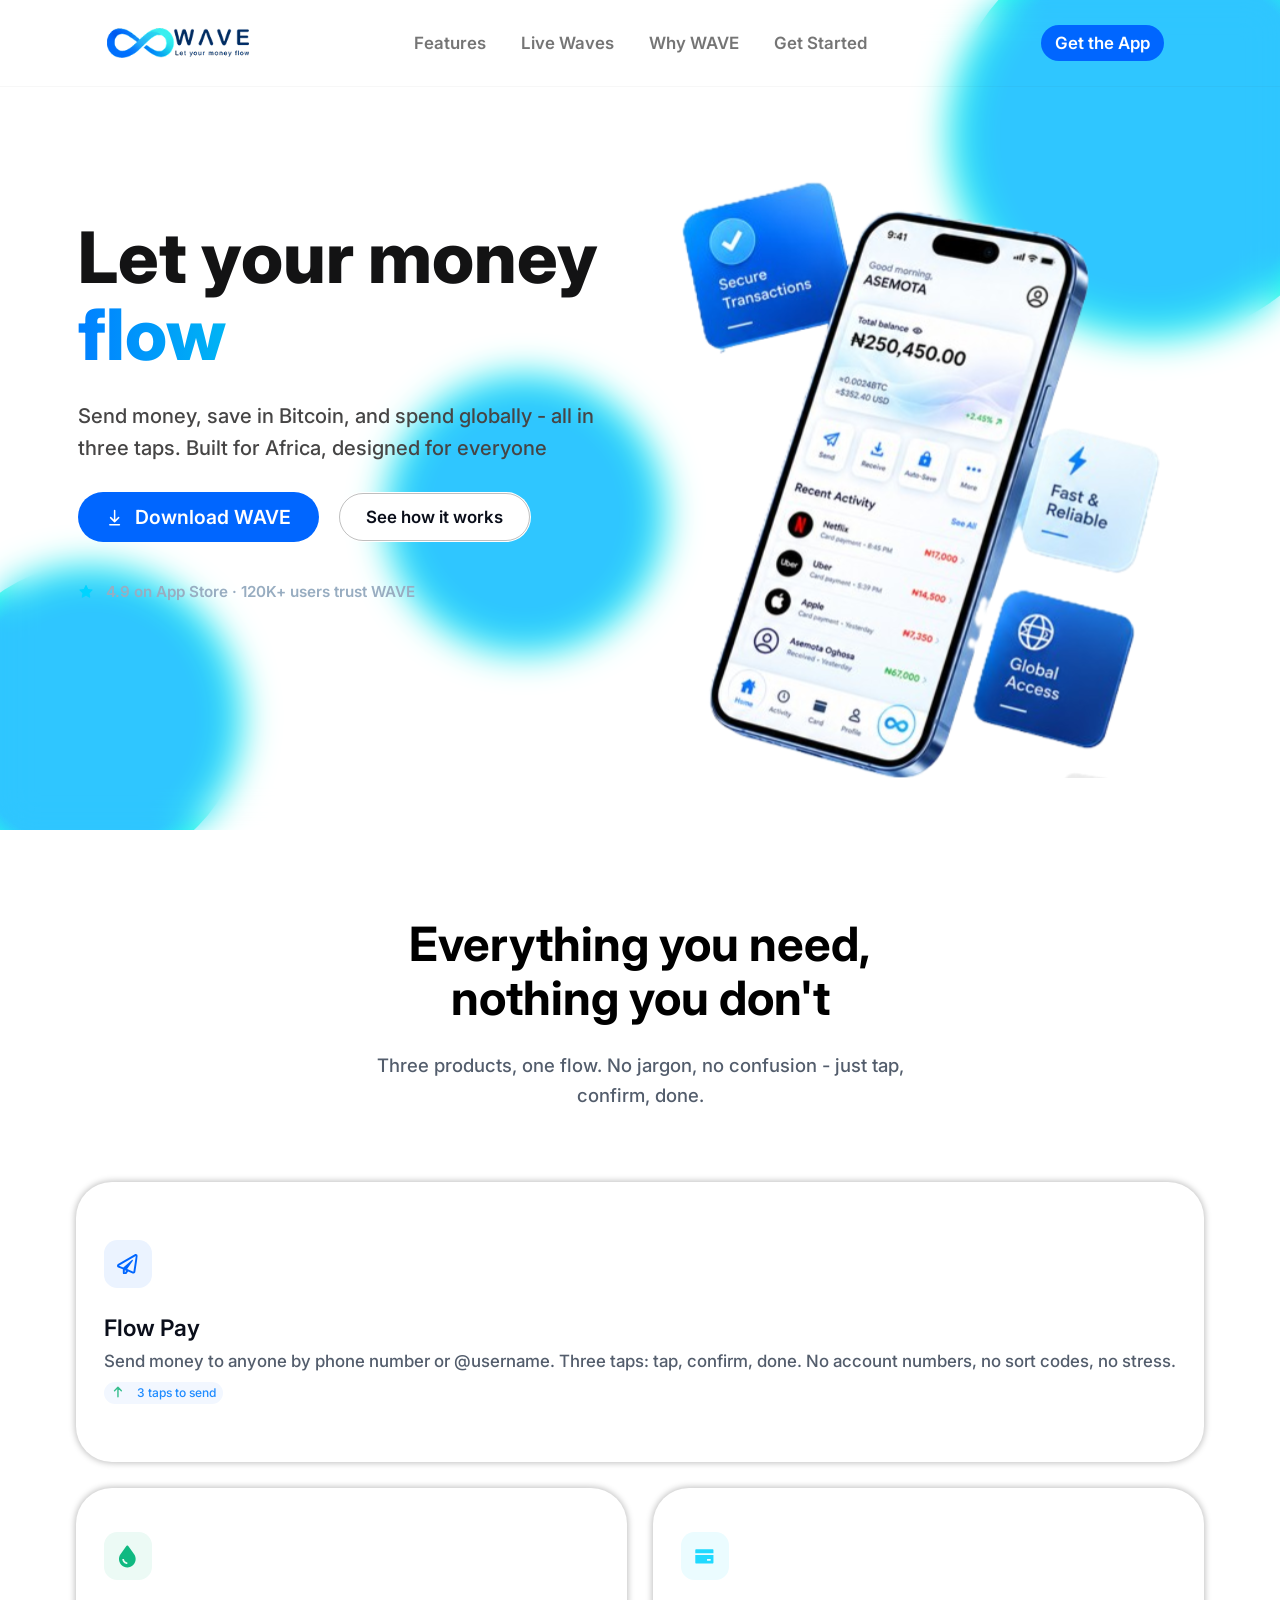
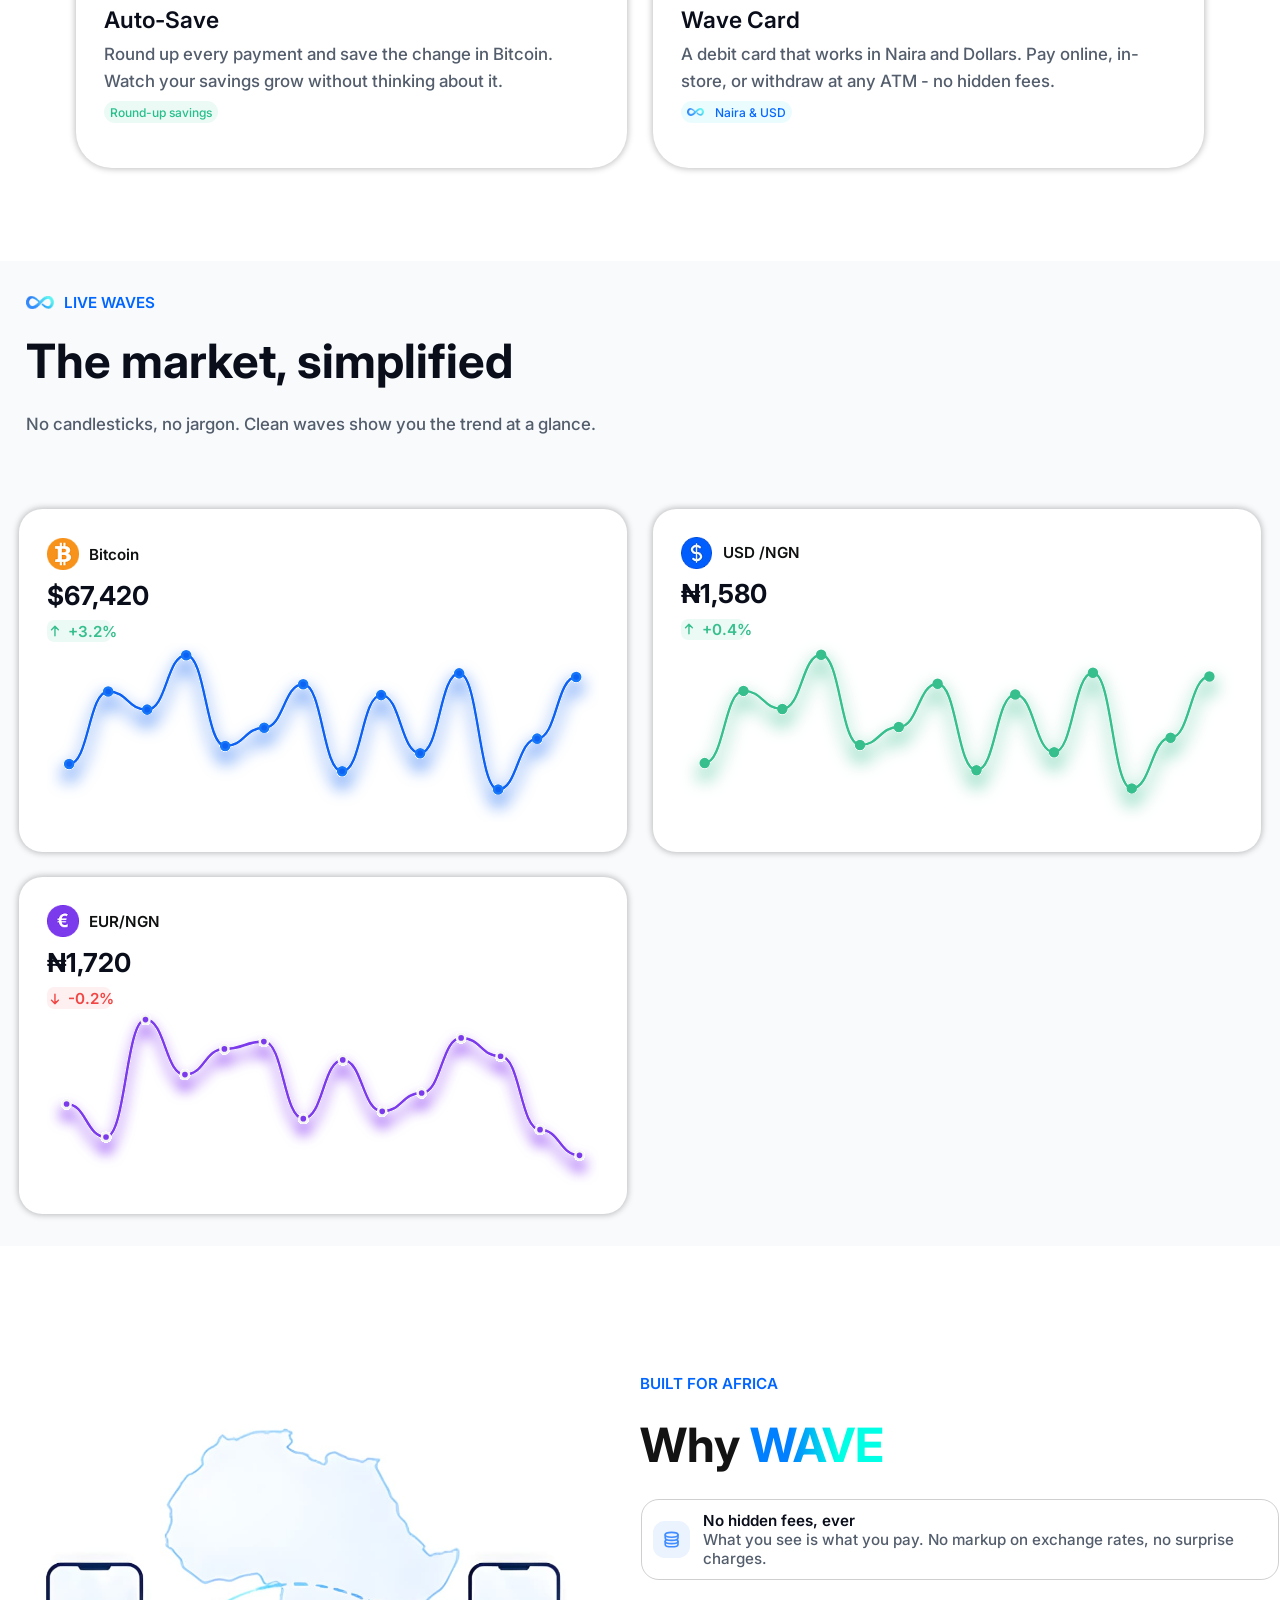
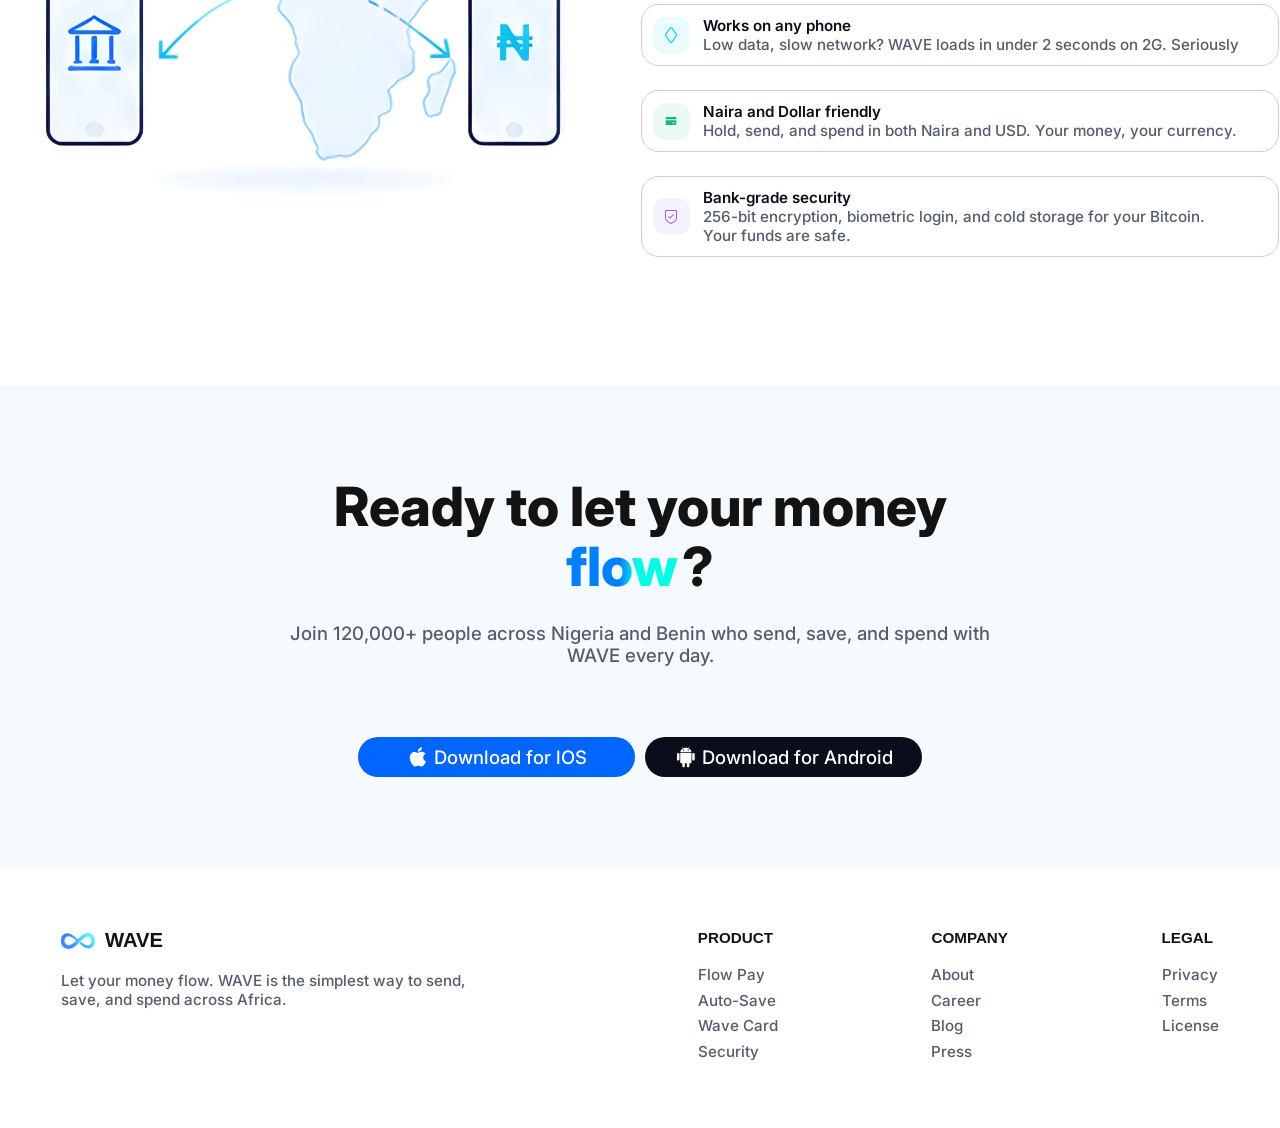
==== commit a9d82f3d: "changes" ====
--- a/index.html
+++ b/index.html
@@ -8,13 +8,14 @@
     <title>Wave</title>
 </head>
 <body>
-    <div class="wave-animation" style="display: none;">
+    <div class="wave-animation" >
+        <div class="glass"></div>
         
-        <div id="sm-circle" class="circle-bg"></div>
-        <div id="mid-circle" class="circle-bg"></div>
-        <div id="big-circle" class="circle-bg"></div>
+        <div id="sm-circle" class="circle-bg circle-animate"></div>
+        <div id="mid-circle" class="circle-bg circle-animate-2"></div>
+        <div id="big-circle" class="circle-bg circle-animate-3"></div>
     </div>
-    <div class="sidebar">
+    <div class="sidebar" style="display: none;">
         <div class="nav-2">
                     <ul>
                         <li class="nav-content"><a class="a-text semi-bold" href="#section-2">Features</a></li>
@@ -28,7 +29,7 @@
                 </div>
     </div>
     <div class="body_content" >
-        <header class="main-pd-all-sm">
+        <header class="absolute-header main-pd-all-sm">
             <nav>
                 <div class="logo_box">
                     <div class="logo"></div>
@@ -46,7 +47,11 @@
                 </div>
                 <div class="hamburger-contr">
                     <button id="logo-btn" class="logo-btn">
-                        <div class="logo-m-major"></div>
+                        <div class="line-contr">
+                            <div class="line"></div>
+                            <div class="line"></div>
+                            <div class="line"></div>
+                        </div>
                     </button>
                 </div>
             </nav>
@@ -86,7 +91,7 @@
                     </span>
                 </div>
             </section>
-            <section id="section-2" class="main-pd" >
+            <section id="section-2" class="main-pd" data-change-color="true">
                     <div class="section-2-title">
                         <h2 class="heading-3 bold">Everything you need,<br> nothing you don't</h2>
                         <p class="section-2-intro-pg gray medium">Three products, one flow. No jargon, no confusion - just tap,<br> confirm, done.</p>
@@ -158,7 +163,7 @@
                         </div>
                     </div>
             </section>
-            <section id="section-3" >
+            <section id="section-3" data-change-color="true">
                     <div class="section-3-title-box">
                         <div class="double-item-centering">
                             <span class="vertical-alignment">
@@ -170,7 +175,7 @@
                         <p class="section-3-intro-pg gray medium">No candlesticks, no jargon. Clean waves show you the trend at a glance.</p>
                     </div>
                     <div class="section-3-content main-pd-sm">
-                        <div class=" section-3-box-contr section-3-box-contr-size section-3-box-contr-bdr-r vertical-alignment box-pd box-shadow">
+                        <div class=" graph-box-1 section-3-box-contr section-3-box-contr-size section-3-box-contr-bdr-r vertical-alignment box-pd box-shadow">
                             <div class="vertical-alignment section-3-box-gap">
                                 <div class="double-item-centering">
                                     <span class="vertical-alignment">
@@ -228,7 +233,7 @@
                                 </span>
                             </div>
                         </div>
-                        <div class=" section-3-box-contr section-3-box-contr-size section-3-box-contr-bdr-r vertical-alignment box-pd box-shadow">
+                        <div class=" graph-box-2 section-3-box-contr section-3-box-contr-size section-3-box-contr-bdr-r vertical-alignment box-pd box-shadow">
                             <div class="vertical-alignment section-3-box-gap">
                                 <div class="double-item-centering">
                                     <span class="vertical-alignment">
@@ -286,7 +291,7 @@
                                 </span>
                             </div>
                         </div>
-                        <div class=" section-3-box-contr section-3-box-contr-size section-3-box-contr-bdr-r vertical-alignment box-pd box-shadow">
+                        <div class=" graph-box-3 section-3-box-contr section-3-box-contr-size section-3-box-contr-bdr-r vertical-alignment box-pd box-shadow">
                             <div class="vertical-alignment section-3-box-gap">
                                 <div class="double-item-centering">
                                     <span class="vertical-alignment">
@@ -348,7 +353,7 @@
                         </div>
                     </div>
             </section>
-            <section id="section-4">
+            <section id="section-4" data-change-color="true">
                 <div class="country-transfer"></div>
                 <div class="section-4-content ">
                     <p class="section-4-sm-heading blue-text semi-bold" >BUILT FOR AFRICA</p>
@@ -411,7 +416,7 @@
                     </div>
                 </div>
             </section>
-            <section id="section-5" class="main-pd">
+            <section id="section-5" class="main-pd" data-change-color="true">
                 <div class="section-5-title">
                     <h2 class="heading-2 black-with-wave vertical-alignment-center extra-bold">Ready to let your money <span class="double-item-centering-sm-gap"><div class="wave_design_3">flow</div><div>?</div></span></h2>
                     <p class="section-5-pg gray medium">Join 120,000+ people across Nigeria and Benin who send, save, and spend with <br>WAVE every day.</p>
@@ -436,7 +441,7 @@
                 </div>
             </section>
         </main>
-        <footer class="main-pd-all">
+        <footer class="main-pd-all" data-change-color="true">
             <div class="vertical-alignment-with-gap">
                 <div class="double-item-centering">
                     <span class="vertical-alignment">
--- a/styles/global.css
+++ b/styles/global.css
@@ -12,6 +12,10 @@
     box-sizing: border-box; 
 }
 
+button, a{
+    -webkit-tap-highlight-color: transparent;
+}
+
 
 :root{
 
@@ -152,6 +156,8 @@
  --outline-active: 2px solid #0066FF;
 
  --box-shadow-active: 0 8px 30px 0 #0066f64a;
+ --box-shadow-active-green: 0 8px 30px 0 #37bf8e4a;
+ --box-shadow-active-purple: 0 8px 30px 0 #8a38f54a;
 
  --major_shadow-active: inset 0 -9px 4px 0 #0066FF, 0 8px 30px 0 #0066f64a;
 
@@ -172,6 +178,7 @@
     justify-content: center;
     align-content: center;
     cursor:context-menu;  
+    
 }
 
 img, video, canvas {
@@ -185,6 +192,7 @@
     align-items: center;
     gap: clamp(0.75rem, 6vw,8rem);
     min-height: clamp(3rem, 2.9vw, 3.125rem);
+    
 }
 
 .hamburger-contr{
@@ -218,6 +226,10 @@
     flex: 1;
     width: 100%;
     height: auto;
+    position: absolute;
+    top: 0;
+    left: 0;
+    z-index: 10;
 }
 
 
@@ -228,12 +240,20 @@
  position: fixed;
  top: 0;
  left: 0;
- background-color: var(--bg_white);
  border-bottom: 1px solid #3333330a;
  z-index: 200;
 
 }
 
+.absolute-header {
+  background-color: transparent;
+  transition: background-color 0.3s ease; /* Smooth color transition */
+}
+
+/* Class to apply when inside a specific section */
+.absolute-header.alt-color {
+  background-color: #FFFFFF;
+}
 
 
 section{
@@ -387,6 +407,30 @@
 
 
 /*Logo*/
+
+.line-contr{
+
+    width: 100%;
+    height: 100%;
+    display: flex;
+    flex-direction: column;
+    justify-content: center;
+    align-items: center;
+    gap: clamp(0.5rem, 1vw, 2rem);
+}
+
+.line{
+    height: clamp(0.1rem, 1vw, 2rem);
+    width: 100%;
+    background-image:var(--wave_design_1);
+    background-position: center;
+    background-repeat: no-repeat;
+    background-size: cover;
+    border-radius: 10%;
+    border: none;
+    
+    
+}
 
 .logo_box{
     display: flex;
@@ -478,15 +522,15 @@
 }
 
 .logo-btn{
-    background-color: transparent;
-    border: solid #333;
-    border-radius: 50%;
-    width: 4rem;
-    height: 4rem;
+    width: 3rem;
+    height: 3rem;
     display: flex;
     flex-direction: row;
     justify-content: center;
     align-items: center;
+        background-color: transparent;
+        border: none;
+    
 }
 
 
@@ -533,64 +577,181 @@
 
 
 .wave-animation{
-
+display: grid;
+grid-template-columns: 1fr;
+
+position: relative;
  width: 100%;
 
- height: 30vw;
-
- display: flex;
-
- flex-direction: row;
-
- justify-content: center;
-
- align-items: center;
+ height: 64.8148148148vw;
+
+ z-index: 1;
+
+ overflow: hidden;
+
+  
+
+
+
+}
+
+.glass{
+    width: 100%;
+    min-height: 100%;
+    background-color: rgba(255, 255, 255, 0.15); 
+    backdrop-filter: blur(17px);
+    z-index: 50;
+}
+
+
+
+
+
+.circle-bg{
+
+background-image: radial-gradient(#0BBCFF 60%, #00FFE5 70% );
+
+background-position: center;
+
+background-repeat: no-repeat;
+
+background-size: cover;
+
+z-index: 1;
+
+
+
+
+
+}
+
+
+
+#sm-circle{
+
+ width: 22vw; /*use vw*/
+
+ height: 22vw;
+
+ border-radius: 50%;
+ 
+position: absolute;
+top: 45%;
+left: 30%;
+
+
+/*top: 14.5%;
+left: 3%;*/
+
+/*top: 29.5%;
+left: 14.8%;*/
+
+
+
+}
+#mid-circle{
+
+ width: 24vw; /*use vw*/
+
+ height: 24vw;
+
+ border-radius: 50%;
 
  position: absolute;
-
- top: 0;
-
- z-index: 1;
-
- backdrop-filter: blur();
-
-
-
-}
-
-
-
-
-
-.circle-bg{
-
-background-image: radial-gradient(#0BBCFF 60%, #00FFE5 70% );
-
-background-position: center;
-
-background-repeat: no-repeat;
-
-background-size: cover;
-
-
-
-
-
-}
-
-
-
-#sm-circle{
-
- width: 13.88888889vw; /*use vw*/
-
- height: 13.88888889vw;
+ top: 68%;
+right: 81%;
+
+
+
+}
+#big-circle{
+
+ width: 32vw; /*use vw*/
+
+ height: 32vw;
 
  border-radius: 50%;
 
-
-
-}
+ position: absolute;
+ bottom: 59%;
+left: 74%;
+
+}
+
+.circle-animate{
+    animation-name: wave-animated;
+    animation-duration: 10s;
+    animation-timing-function: ease-in-out;
+    animation-iteration-count: infinite;
+    animation-delay: 1s;
+}
+.circle-animate-2{
+    animation-name: wave-animated-2;
+    animation-duration: 11s;
+    animation-timing-function: ease-in-out;
+    animation-iteration-count: infinite;
+    animation-delay: 0s;
+}
+.circle-animate-3{
+    animation-name: wave-animated-3;
+    animation-duration: 8s;
+    animation-timing-function: ease-in-out;
+    animation-iteration-count: infinite;
+    animation-delay: 3s;
+}
+
+@keyframes wave-animated{
+    0%{
+       transform: translateX(0) translateY(0);
+ 
+    }
+    33%{
+        transform: translateX(-26.0417vw) translateY(-19.0972vw);
+    }
+    66%{
+        transform: translateX(-12.7315vw) translateY(-5.2083vw);
+    }
+    100%{
+       transform: translateX(0) translateY(0);
+    }
+}
+@keyframes wave-animated-2{
+    0%{
+       transform: translateX(0) translateY(0);
+ 
+    }
+
+    33%{
+        transform: translateX(26.0417vw) translateY(-6.9444vw);
+    }
+
+    66%{
+        transform: translateX(26.0417vw) translateY(-6.9444vw);
+    }
+
+    100%{
+       transform: translateX(0) translateY(0);
+    }
+}
+@keyframes wave-animated-3{
+    0%{
+       transform: translateX(0) translateY(0);
+ 
+    }
+
+    33%{
+        transform: translateX(-43.4028vw) translateY(26.0417vw);
+    }
+    66%{
+        transform: translateX(-43.4028vw) translateY(26.0417vw);
+    }
+
+    100%{
+       transform: translateX(0) translateY(0);
+    }
+}
+
+
 
 /*TEXT COLORS*/
 
@@ -1266,7 +1427,7 @@
 
  height: 34.31712963vw;
 
- background-image: url("/assets/img/Across_Africa.png");
+ background-image: url("/assets/img/across-africa-2.jpeg");
 
  background-position: center;
 
@@ -1317,8 +1478,14 @@
     box-shadow: var(--major_shadow-active);
 }
 
-.section-3-box-contr:hover{
+.graph-box-1:hover{
     box-shadow: var(--box-shadow-active);
+} 
+.graph-box-2:hover{
+    box-shadow: var(--box-shadow-active-green);
+} 
+.graph-box-3:hover{
+    box-shadow: var(--box-shadow-active-purple);
 } 
 
 .section-4-box-contr:hover{
--- a/styles/layout.css
+++ b/styles/layout.css
@@ -10,6 +10,12 @@
     --radius-button: clamp(1rem, calc(1.2rem + 0.7407vw), 2.5rem);
     --radius-card: clamp(0.25rem, calc(1.5rem + 0.9259vw), 3.125rem);
     --radius-small: clamp(0.625rem, calc(0.8625rem + 0.5324vw), 1.875rem);
+    
+ --wave_design_1: linear-gradient(90deg, #0080FF 0%, #00FFE5 64%);
+
+ --wave_design_2: linear-gradient(90deg, #0080FF 30%, #00FFE5 65%);
+
+ --wave_design_3: linear-gradient(90deg, #0080FF 48%, #00FFE5 63%);
 }
 
 /* Shared page spacing */
@@ -508,7 +514,19 @@
 }
 }
 
+@media screen and (orientation: portrait) and (max-width: 500px){
+.logo-btn{
+    width: 2.5rem;
+    height: 2.5rem;
+}
+}
+
 @media screen and (orientation: portrait) and (max-width: 730px){
+
+    .wave-animation{
+        display: none;
+    }
+  
 
     .footer-font { font-size: clamp(0.8125rem, calc(0.625vw + 0.65rem), 1.5rem); }
 
@@ -659,8 +677,12 @@
 }
 
 .sidebar li:hover{
-    background-color: #0066FF;
-    color: #fff
+    background-image: var(--wave_design_1) ;
+    background-position: center;
+    background-size: cover;
+    background-repeat: no-repeat;
+    
+    
 }
 
 .get-the-app-btn-bdr-r{
@@ -699,6 +721,7 @@
 .nav-2 li{
     width: 100%;
 }
+
 
 .sidebar .nav_download_btn_box_2{
      display: flex;
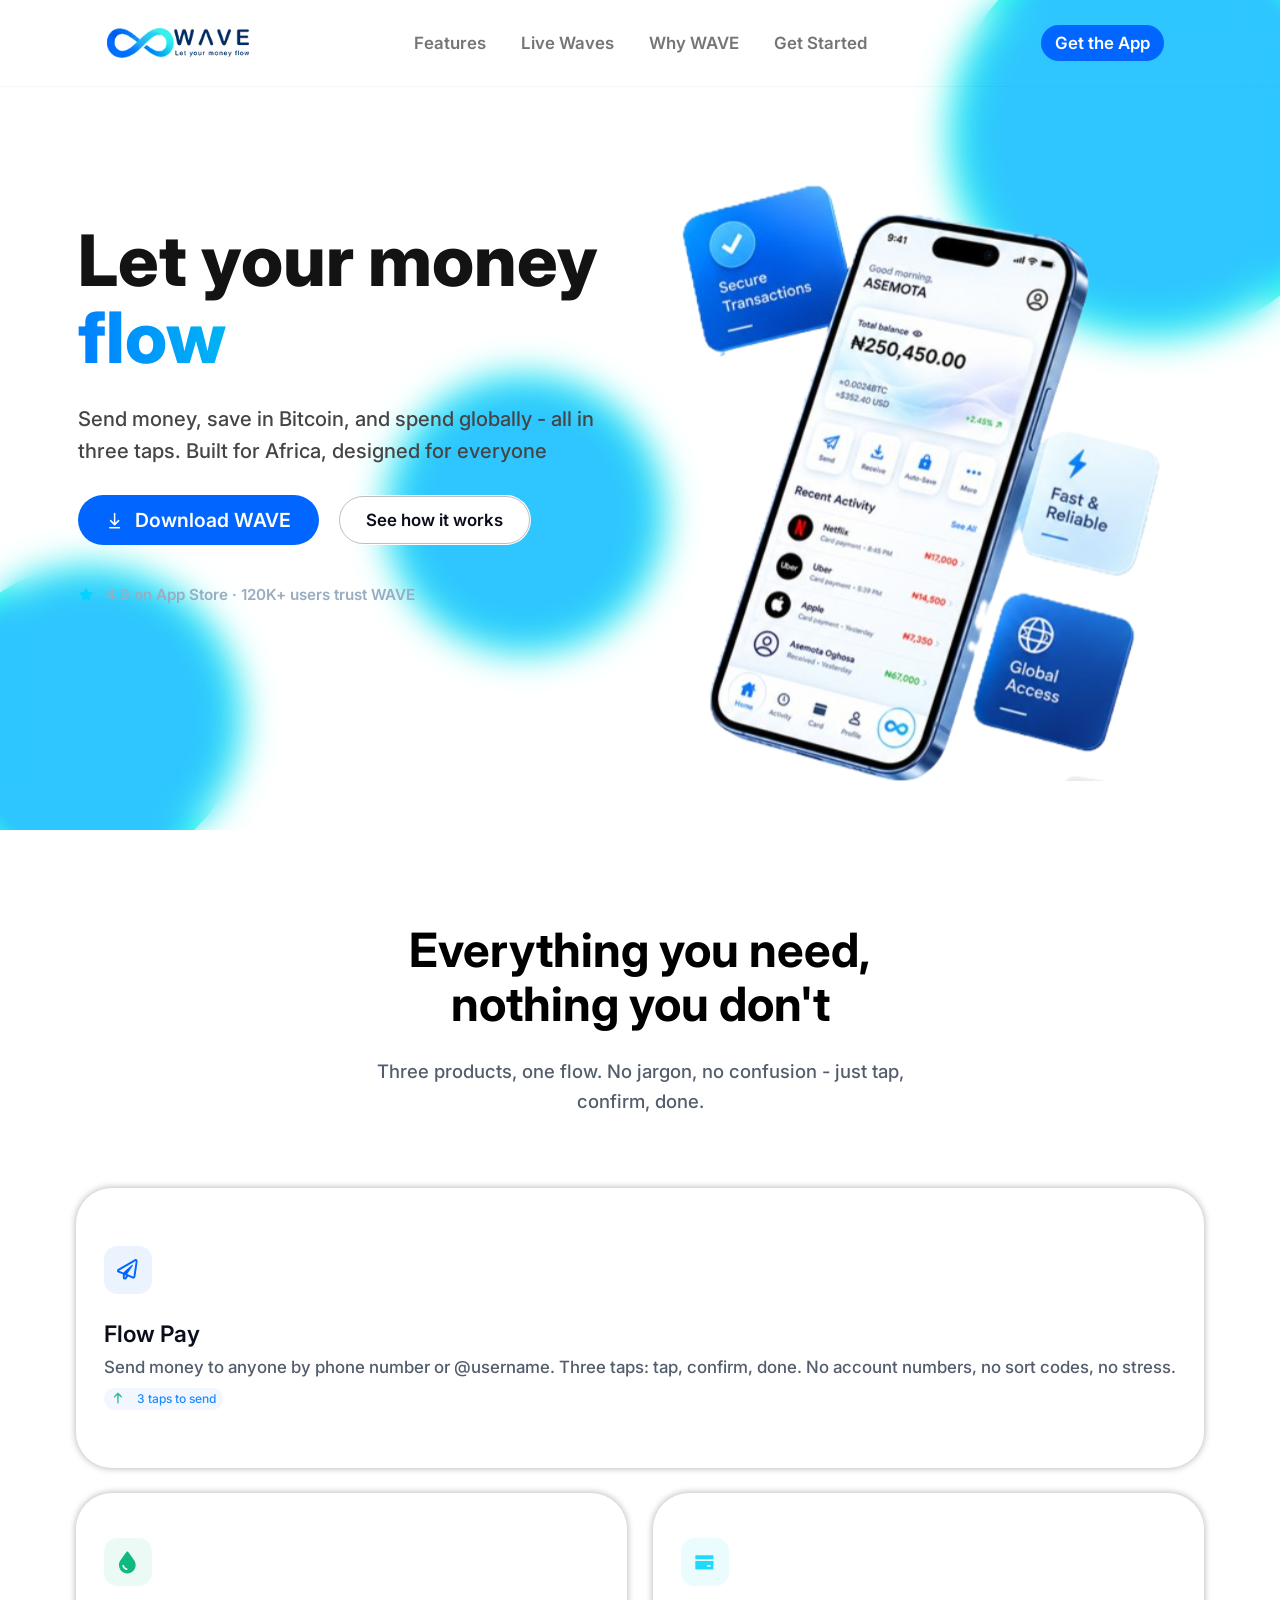
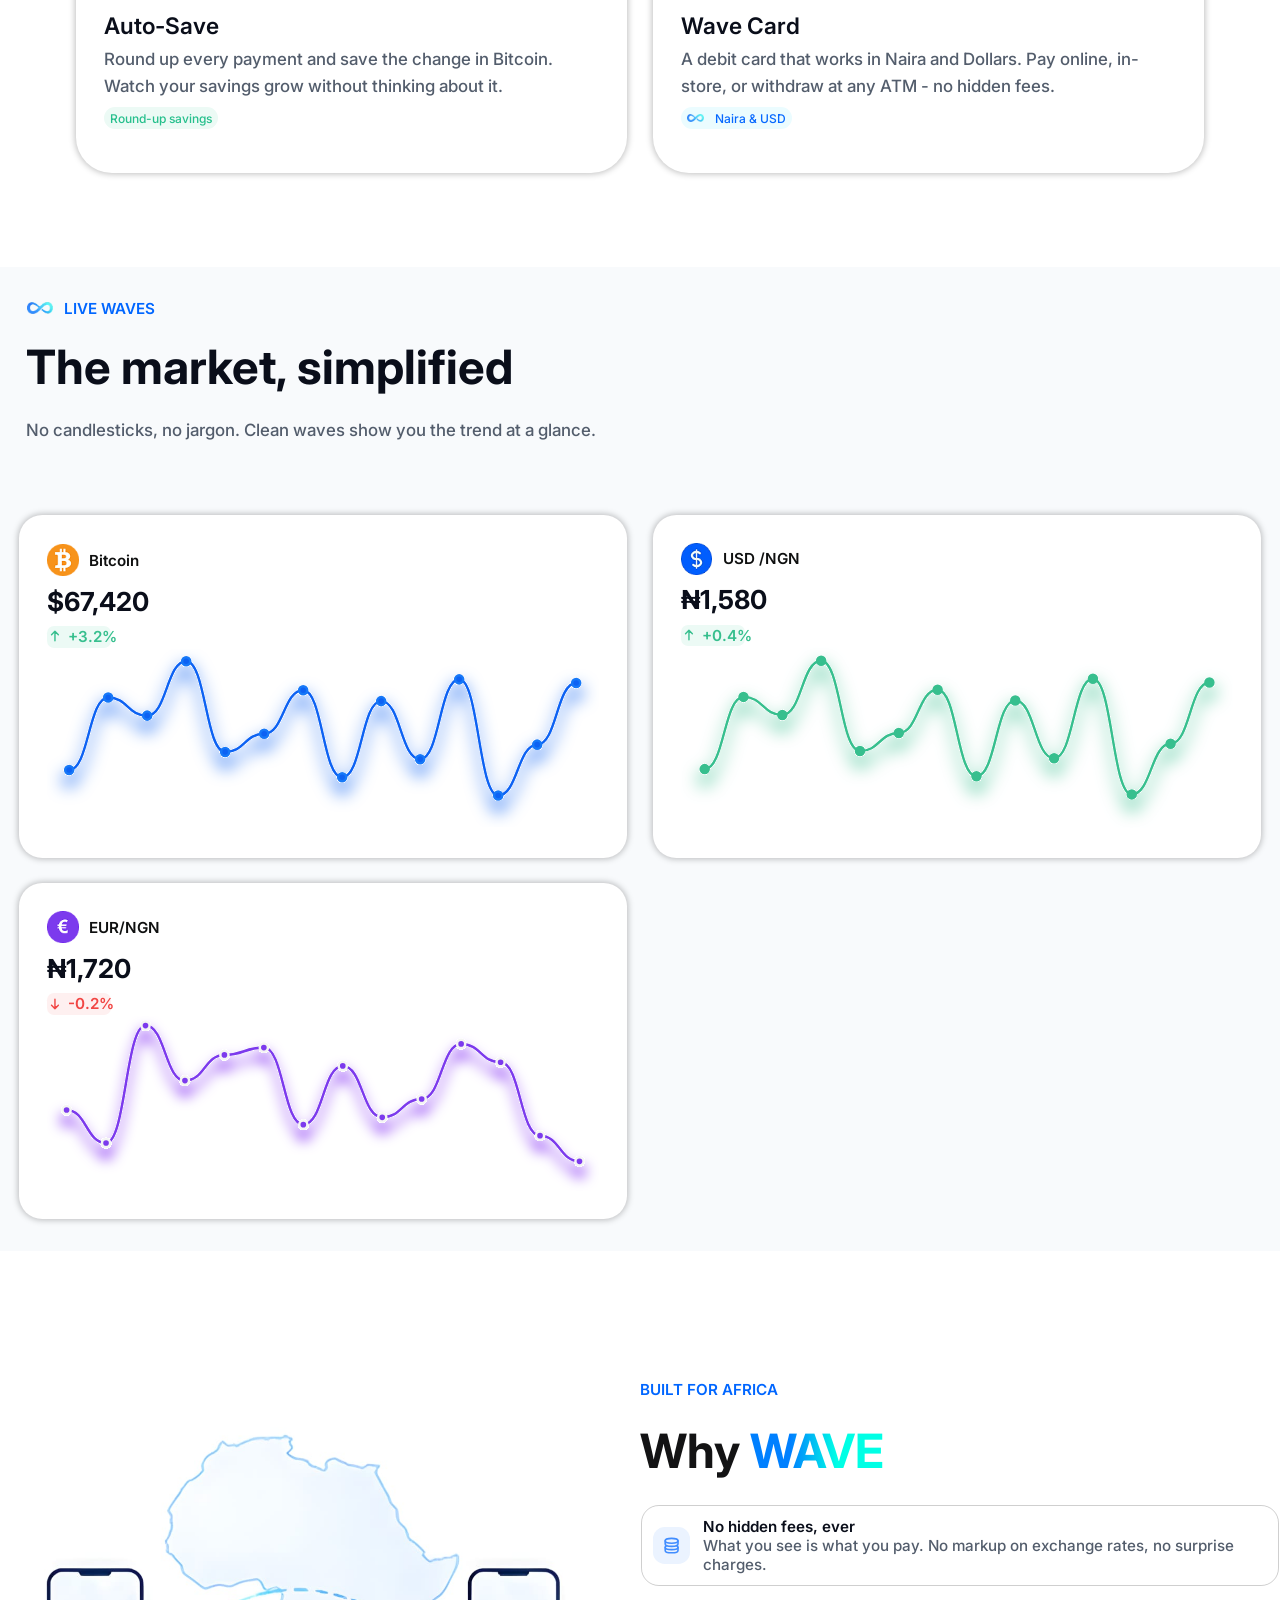
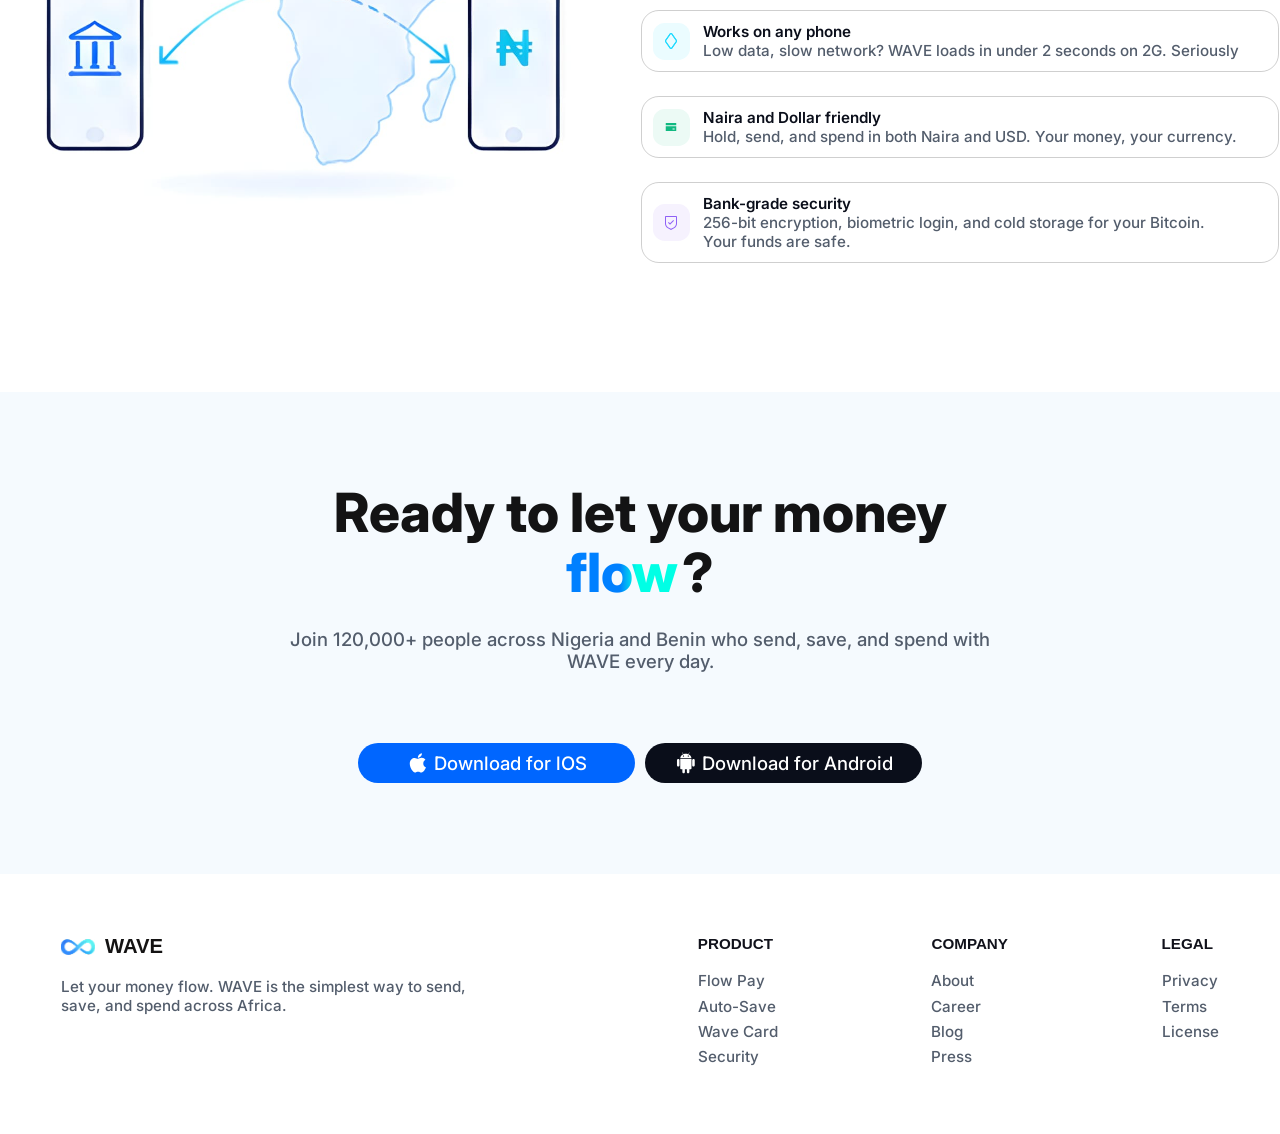
==== commit 6ca214f5: "changes" ====
--- a/index.html
+++ b/index.html
@@ -15,7 +15,7 @@
         <div id="mid-circle" class="circle-bg circle-animate-2"></div>
         <div id="big-circle" class="circle-bg circle-animate-3"></div>
     </div>
-    <div class="sidebar" style="display: none;">
+    <div class="sidebar" >
         <div class="nav-2">
                     <ul>
                         <li class="nav-content"><a class="a-text semi-bold" href="#section-2">Features</a></li>
--- a/styles/layout.css
+++ b/styles/layout.css
@@ -64,7 +64,7 @@
     justify-content: space-evenly;
     align-items: center;
     gap: clamp(1.5rem, 3vw, 3rem);
-    min-height: clamp(42rem, 64.3519vw, 69.5rem);
+    min-height: clamp(42rem, 64.8148148148vw, 69.5rem);
 }
 
 #section-2 {
@@ -653,7 +653,7 @@
     left: 0;
     background-color: #fff;
     width: 100%;
-    padding: 2.5rem 0.15rem 0.25rem;
+    padding: 0.4rem 0.15rem 0.25rem;
     border: 1px solid #c3c1c1;
       border-bottom-right-radius: clamp(1rem, calc(1rem + 0.9722vw), 3.25rem);
       border-bottom-left-radius: clamp(1rem, calc(1rem + 0.9722vw), 3.25rem);
@@ -662,7 +662,7 @@
 }
 
 .sidebar.hb-active{
-    top: 3.25rem;
+    top: 5rem;
     
 }
 
@@ -831,4 +831,10 @@
         flex-direction: row;
         gap: clamp(1rem, 2vw, 5rem);
     }
+}
+
+@media screen and (orientation: portrait) and (max-width: 800px){
+    .wave-animation{
+        height: 75vw;
+    }
 }
